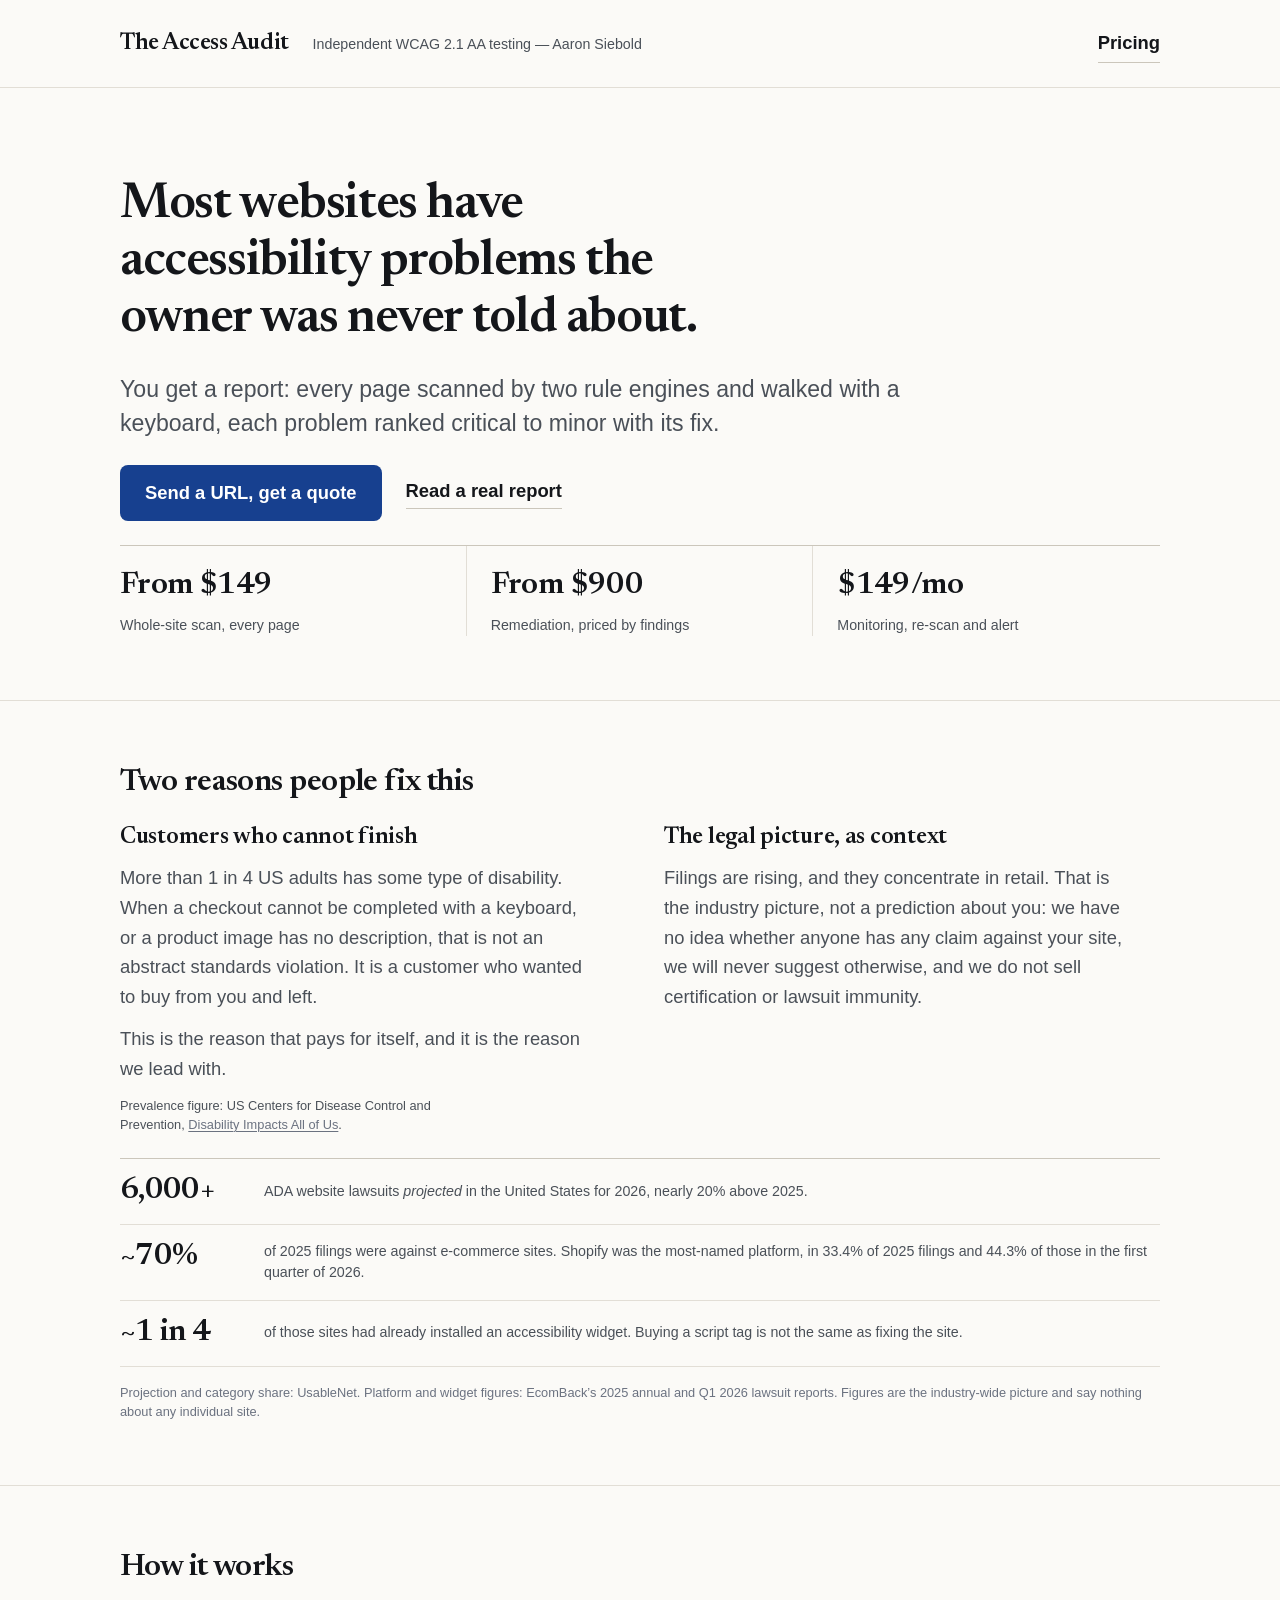
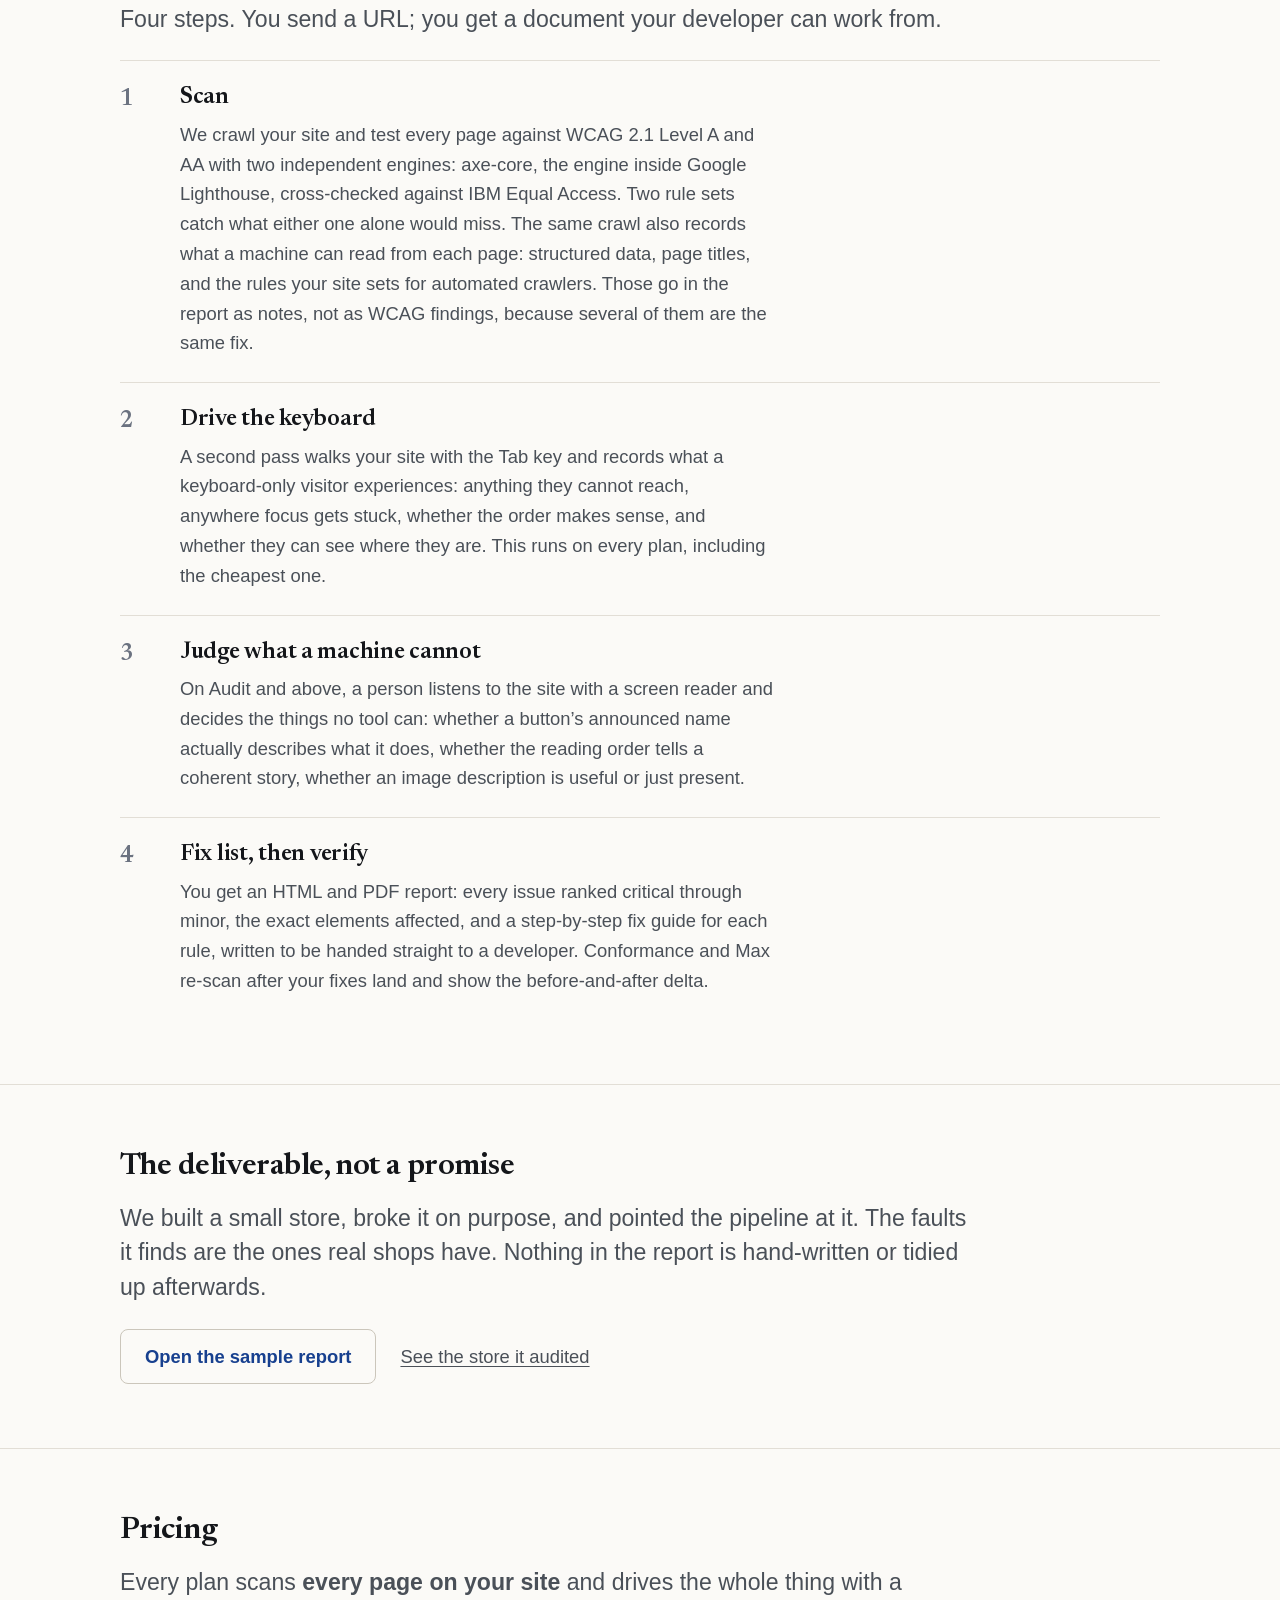
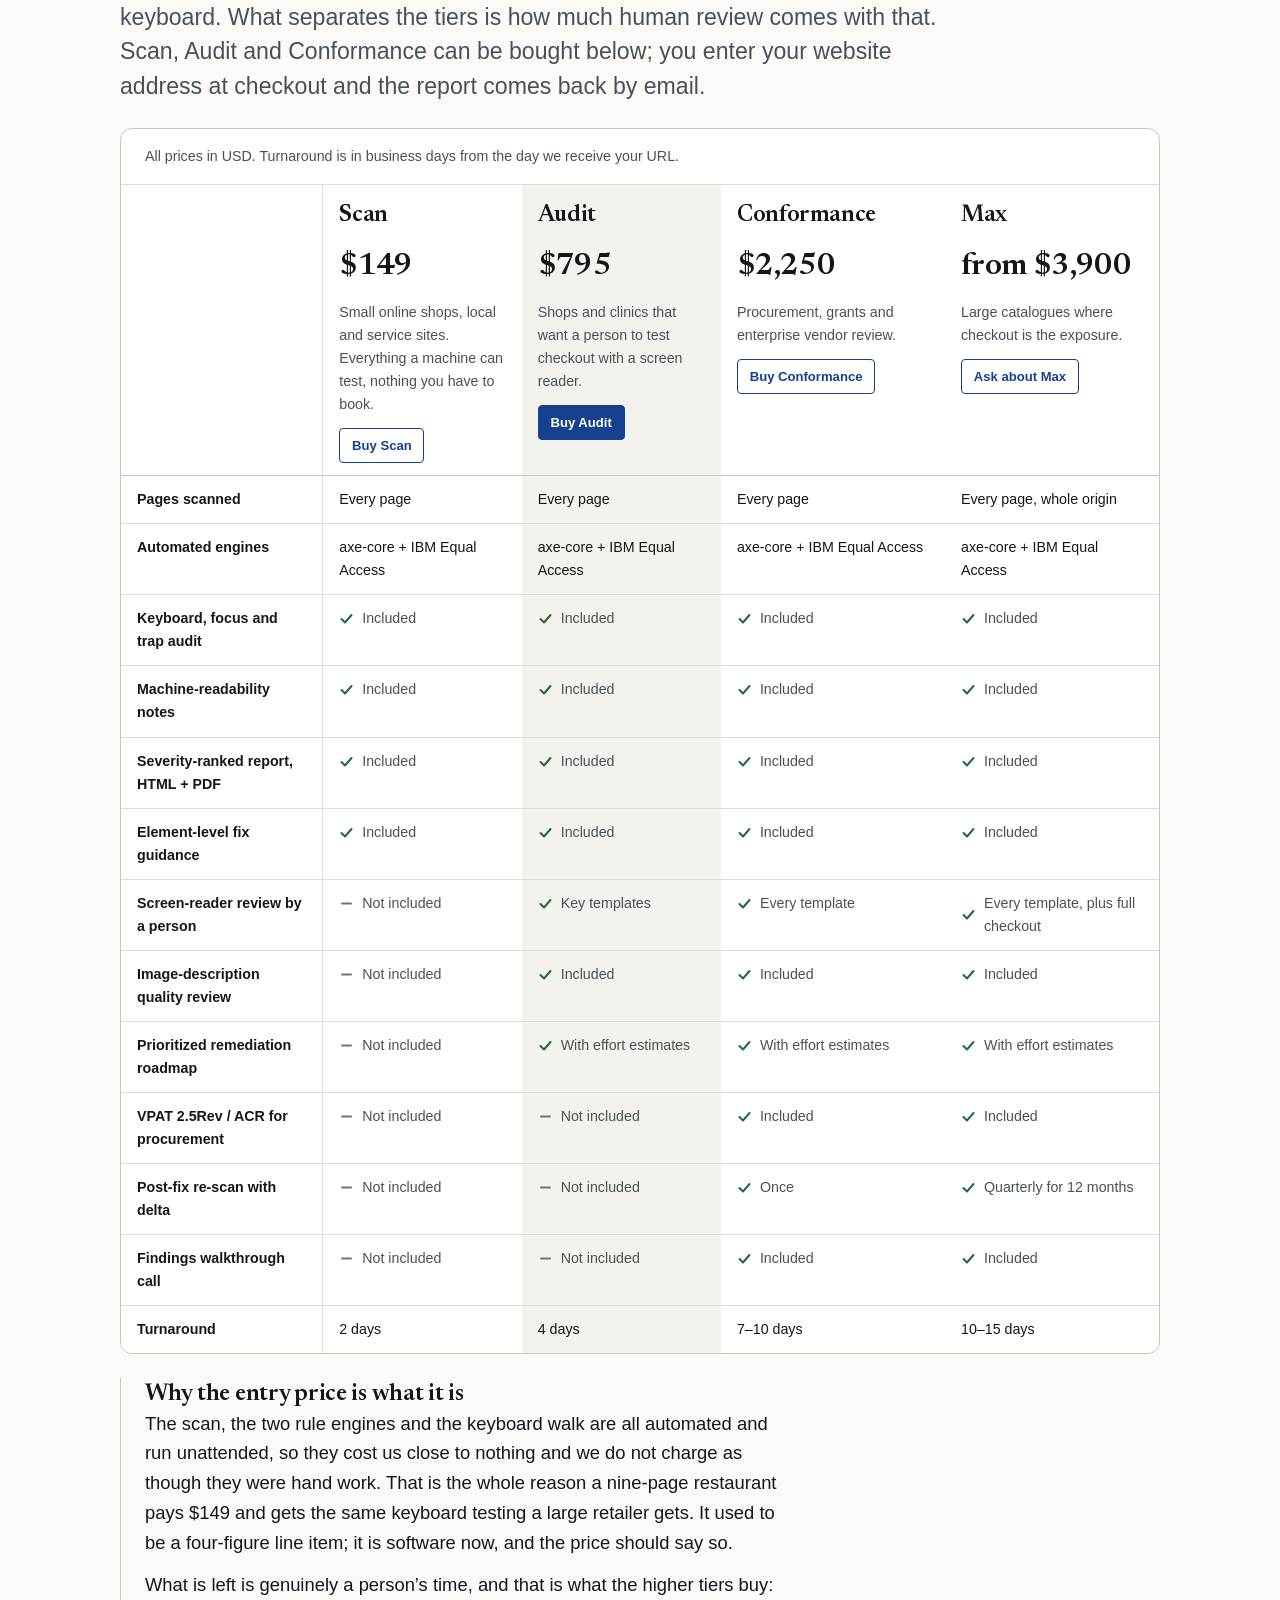
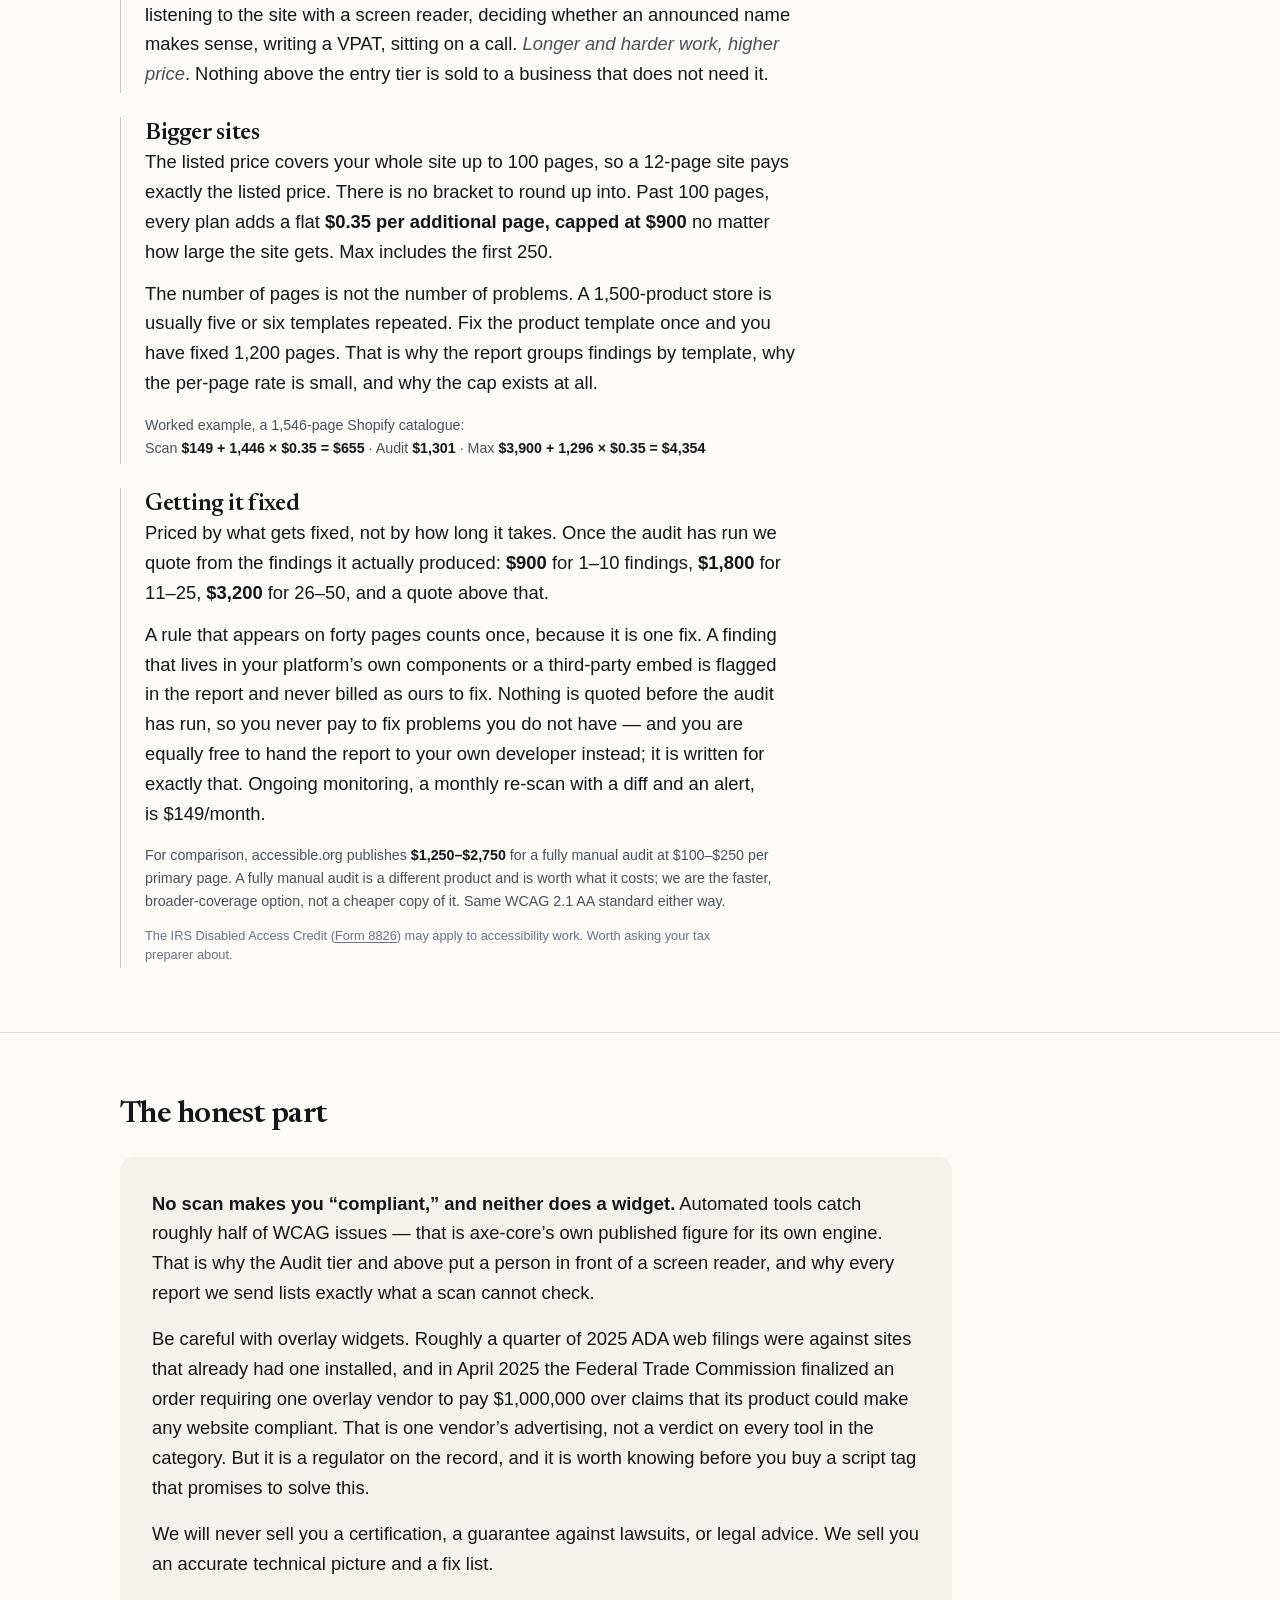
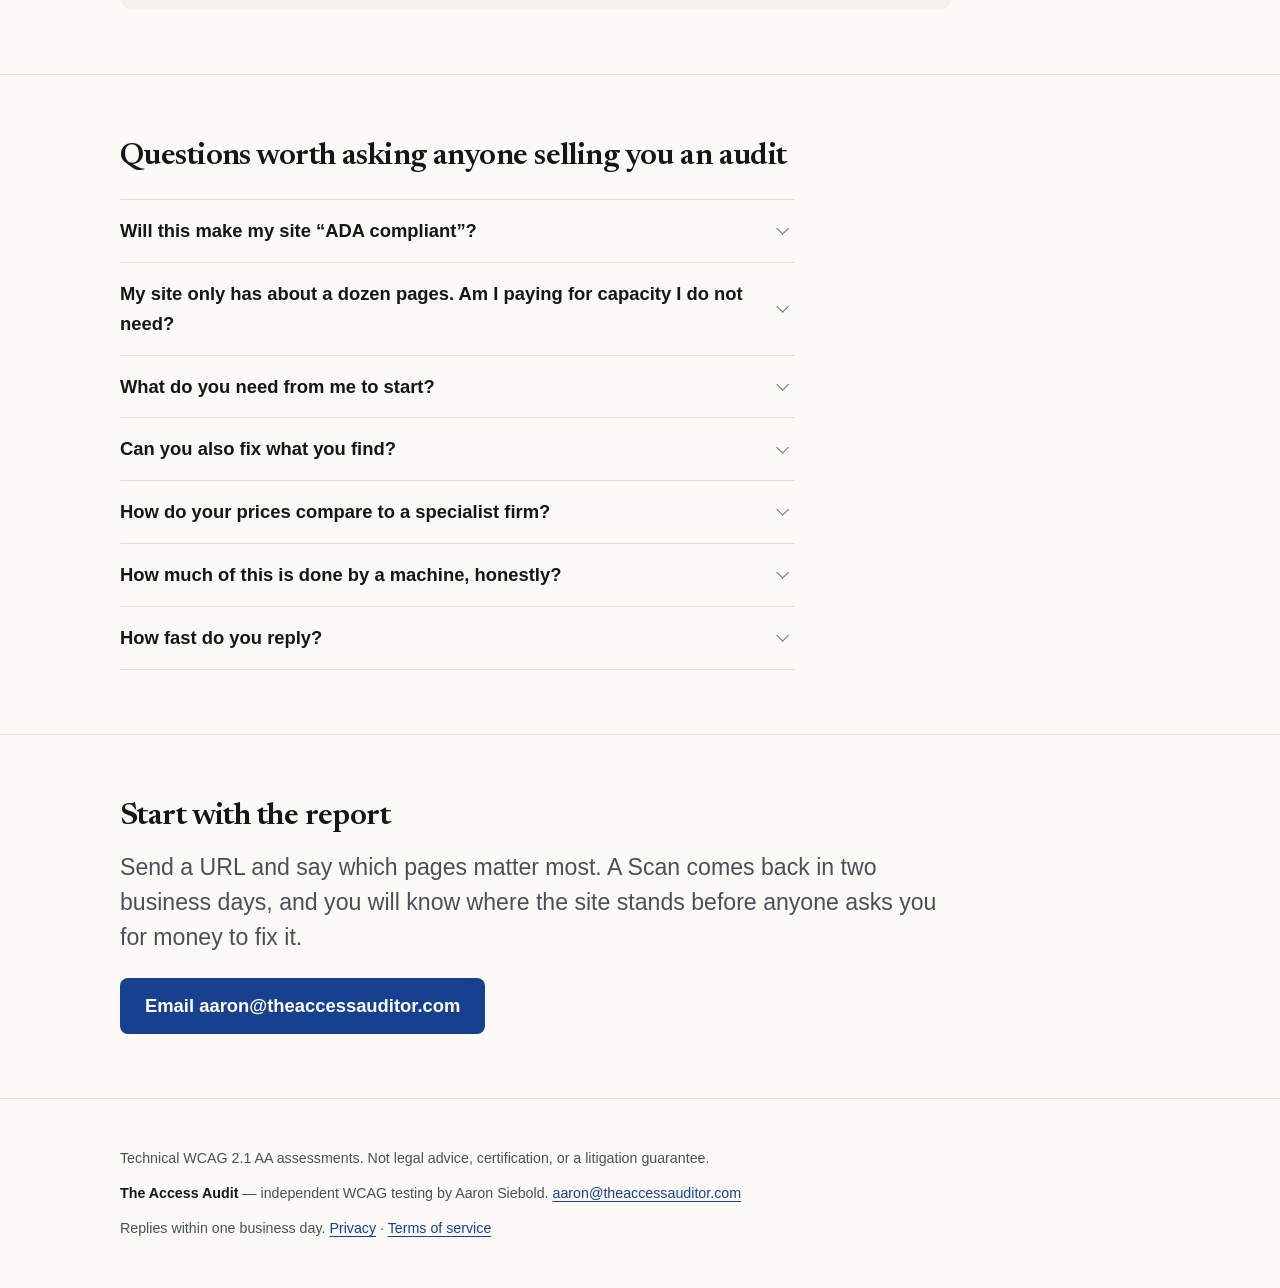
==== index.html @ acffad14 "Skip links on every page, 404 footer, Person/Organization and sample-report structured data (mirrors" ====
<!doctype html>
<html lang="en">
<head>
<meta charset="utf-8">
<meta name="viewport" content="width=device-width, initial-scale=1">
<meta http-equiv="Content-Security-Policy" content="default-src 'none'; style-src 'unsafe-inline'; img-src 'self' data:; font-src 'self'; base-uri 'none'; form-action 'none'">
<title>The Access Audit — WCAG 2.1 AA website accessibility audits</title>
<meta name="description" content="WCAG 2.1 AA accessibility audits for small businesses and e-commerce. Every page scanned and keyboard-tested, severity-ranked, with fix guidance your developer can act on today. From $149.">
<link rel="canonical" href="https://theaccessaudit.github.io/">
<meta property="og:type" content="website">
<meta property="og:site_name" content="The Access Audit">
<meta property="og:title" content="The Access Audit — WCAG 2.1 AA website accessibility audits">
<meta property="og:description" content="Every page tested against WCAG 2.1 AA, keyboard walk included, severity-ranked with element-level fix guidance. Scans from $149, no page caps.">
<meta property="og:url" content="https://theaccessaudit.github.io/">
<meta property="og:image" content="https://theaccessaudit.github.io/og.png">
<meta property="og:image:width" content="2400">
<meta property="og:image:height" content="1260">
<meta name="twitter:card" content="summary_large_image">
<!-- Why this file is built the way it is: docs/SITE_NOTES.md (not shipped). -->
<style>
/* Newsreader — SIL Open Font License 1.1. Latin subset, optical size pinned.
   See fonts/LICENSE-Newsreader.txt. Display face only; body stays on the
   system stack so text renders instantly and never shifts. */
@font-face {
  font-family: "Newsreader";
  src: url("fonts/newsreader.woff2") format("woff2");
  font-weight: 400 600;
  font-style: normal;
  font-display: swap;
}

:root {
  color-scheme: light;
  /* Ink on warm paper — the deliverable is a document, so the site reads like one. */
  --paper:      #fbfaf7;
  --surface:    #ffffff;
  --sunk:       #f4f2ed;
  --ink:        #14161a;
  --ink-2:      #4a5058;
  --ink-3:      #6b7280;
  --rule:       #e2ded6;
  --rule-firm:  #cbc6bb;
  --accent:     #17408f;
  --accent-hi:  #0f2f6d;
  --on-accent:  #ffffff;
  --flag:       #8a3312;
  --ok:         #1f6b3a;

  --measure: 66ch;
  --shell: 68rem;

  /* 4px spacing scale */
  --s1:.25rem; --s2:.5rem; --s3:.75rem; --s4:1rem; --s5:1.5rem;
  --s6:2rem; --s7:3rem; --s8:4rem; --s9:6rem;

  --step--1: clamp(.82rem, .79rem + .13vw, .89rem);
  --step-0:  clamp(1.0625rem, 1.03rem + .17vw, 1.15rem);
  --step-1:  clamp(1.25rem, 1.18rem + .33vw, 1.45rem);
  --step-2:  clamp(1.55rem, 1.4rem + .7vw, 2rem);
  --step-3:  clamp(2.1rem, 1.75rem + 1.7vw, 3.35rem);
}
@media (prefers-color-scheme: dark) {
  :root {
    color-scheme: dark;
    --paper:      #0f1114;
    --surface:    #16191e;
    --sunk:       #1b1f25;
    --ink:        #eceef1;
    --ink-2:      #b3bac4;
    --ink-3:      #949cA8;
    --rule:       #272c34;
    --rule-firm:  #3a414b;
    --accent:     #9dbaff;
    --accent-hi:  #c3d3ff;
    --on-accent:  #0b0e13;
    --flag:       #f0a181;
    --ok:         #7fd39c;
  }
}

*, *::before, *::after { box-sizing: border-box; }
* { margin: 0; }

html { -webkit-text-size-adjust: 100%; }
body {
  background: var(--paper);
  color: var(--ink);
  font: var(--step-0)/1.62 -apple-system, BlinkMacSystemFont, "Segoe UI", Roboto, "Helvetica Neue", Arial, sans-serif;
  font-synthesis-weight: none;
  text-rendering: optimizeLegibility;
}

/* Browser surfaces belong to the design too. */
::selection { background: var(--accent); color: var(--on-accent); }
:focus-visible {
  outline: 3px solid var(--accent);
  outline-offset: 3px;
  border-radius: 2px;
}
:target { scroll-margin-top: var(--s6); }
@media (prefers-reduced-motion: no-preference) { html { scroll-behavior: smooth; } }

h1, h2, h3, .display {
  font-family: "Newsreader", ui-serif, Georgia, "Times New Roman", serif;
  font-weight: 600;
  letter-spacing: -.018em;
  line-height: 1.14;
  text-wrap: balance;
}
h1 { font-size: var(--step-3); letter-spacing: -.028em; }
h2 { font-size: var(--step-2); }
h3 { font-size: var(--step-1); letter-spacing: -.012em; }
p  { text-wrap: pretty; }

a { color: var(--accent); text-underline-offset: .18em; text-decoration-thickness: .07em; }
a:hover { color: var(--accent-hi); text-decoration-thickness: .12em; }

.skip {
  position: absolute; left: var(--s4); top: var(--s4); z-index: 20;
  transform: translateY(-250%);
  background: var(--surface); color: var(--ink);
  border: 1px solid var(--rule-firm); border-radius: 8px;
  padding: var(--s3) var(--s4); font-weight: 600; text-decoration: none;
}
.skip:focus { transform: none; }

.shell { max-width: var(--shell); margin-inline: auto; padding-inline: var(--s5); }

.masthead {
  border-bottom: 1px solid var(--rule);
  padding-block: var(--s5);
}
.masthead .shell { display: flex; flex-wrap: wrap; gap: var(--s2) var(--s5); align-items: baseline; }
.wordmark {
  font-family: "Newsreader", ui-serif, Georgia, serif;
  font-size: var(--step-1); font-weight: 600; letter-spacing: -.02em;
  color: var(--ink); text-decoration: none;
}
.masthead p { color: var(--ink-2); font-size: var(--step--1); }
.masthead nav { margin-left: auto; }
.masthead nav a {
  display: inline-block; padding-block: var(--s1);
  color: var(--ink); font-weight: 600; text-decoration: none;
  border-bottom: 1px solid var(--rule-firm);
  transition: border-color .15s ease, color .15s ease;
}
.masthead nav a:hover { color: var(--accent); border-bottom-color: var(--accent); }
@media (prefers-reduced-motion: reduce) { .masthead nav a { transition: none; } }

section { padding-block: var(--s8); border-bottom: 1px solid var(--rule); }
section > .shell > * + * { margin-top: var(--s5); }
h2 + p, h2 + .lede { margin-top: var(--s4); }
.lede { font-size: var(--step-1); color: var(--ink-2); max-width: var(--measure); line-height: 1.5; }
.prose { max-width: var(--measure); }

/* ── Hero ─────────────────────────────────────────────────────────── */
.hero { padding-block: clamp(var(--s7), 7vw, var(--s9)) var(--s8); }
.hero h1 { max-width: 20ch; }
.hero-link { margin-top: var(--s6); display: flex; flex-wrap: wrap; align-items: center; gap: var(--s4) var(--s5); }
/* An editorial link, not a default browser blue one: ink-coloured with a
   hairline rule under it that firms up on hover. */
.hero-link a:not(.btn) {
  color: var(--ink); font-weight: 600; text-decoration: none;
  border-bottom: 1px solid var(--rule-firm); padding-bottom: 2px;
  transition: border-color .15s ease, color .15s ease;
}
.hero-link a:not(.btn):hover { color: var(--accent); border-bottom-color: var(--accent); }
.hero-link .btn { text-decoration: none; }
#sample p:has(.btn) { display: flex; flex-wrap: wrap; align-items: center; gap: var(--s4) var(--s5); }
.quiet { color: var(--ink-2); text-underline-offset: .18em; }
.quiet:hover { color: var(--accent); }
@media (prefers-reduced-motion: reduce) { .hero-link a:not(.btn) { transition: none; } }

/* The masthead-rule-headline-ledger stack, the same composition as the share card. */
.ledger {
  margin: var(--s8) 0 0;
  border-top: 1px solid var(--rule-firm);
  display: grid;
  grid-template-columns: repeat(3, 1fr);
}
.ledger > div { padding: var(--s5) var(--s5) 0 0; border-right: 1px solid var(--rule); }
.ledger > div + div { padding-left: var(--s5); }
.ledger > div:last-child { border-right: 0; padding-right: 0; }
.ledger dt {
  font-family: "Newsreader", ui-serif, Georgia, serif;
  font-size: var(--step-2); font-weight: 600; letter-spacing: -.02em; line-height: 1.05;
  font-variant-numeric: tabular-nums lining-nums;
}
.ledger dd { margin: var(--s3) 0 0; color: var(--ink-2); font-size: var(--step--1); line-height: 1.5; }

.btn {
  display: inline-flex; align-items: center; justify-content: center;
  min-height: 2.875rem; padding: var(--s3) var(--s5);
  border-radius: 8px; border: 1px solid transparent;
  background: var(--accent); color: var(--on-accent);
  font-weight: 600; font-size: var(--step-0); text-decoration: none;
  transition: background-color .15s ease, border-color .15s ease;
}
.btn:hover { background: var(--accent-hi); color: var(--on-accent); }
.btn.ghost {
  background: transparent; color: var(--accent);
  border-color: var(--rule-firm);
}
.btn.ghost:hover { background: var(--sunk); border-color: var(--accent); color: var(--accent-hi); }
@media (prefers-reduced-motion: reduce) { .btn { transition: none; } }

/* Evidence, set as a footnoted figure rather than three soft boxes. */
.evidence { margin-top: var(--s7); border-top: 1px solid var(--rule-firm); }
.evidence dl { margin: 0; }
.evidence div {
  display: grid; gap: var(--s1) var(--s5);
  grid-template-columns: minmax(7.5rem, auto) 1fr;
  padding-block: var(--s4);
  border-bottom: 1px solid var(--rule);
}
.evidence dt {
  font-family: "Newsreader", ui-serif, Georgia, serif;
  font-size: var(--step-2); font-weight: 600;
  font-variant-numeric: tabular-nums lining-nums;
  letter-spacing: -.02em; line-height: 1.05;
}
.evidence dd { margin: 0; color: var(--ink-2); align-self: center; font-size: var(--step--1); line-height: 1.5; }

/* ── Process ──────────────────────────────────────────────────────── */
.process { counter-reset: step; list-style: none; padding: 0; margin-top: var(--s6); }
.process li {
  counter-increment: step;
  display: grid; gap: var(--s1) var(--s5);
  grid-template-columns: 2.25rem 1fr;
  padding-block: var(--s5);
  border-top: 1px solid var(--rule);
}
.process li::before {
  content: counter(step);
  font-family: "Newsreader", ui-serif, Georgia, serif;
  font-size: var(--step-1); font-weight: 600;
  font-variant-numeric: lining-nums tabular-nums;
  color: var(--ink-3); line-height: 1.3;
}
.process h3 { margin-bottom: var(--s2); }
.process p { color: var(--ink-2); max-width: 58ch; }

/* ── Pricing table ────────────────────────────────────────────────── */
.table-wrap {
  margin-top: var(--s3);
  overflow-x: auto;
  border: 1px solid var(--rule-firm);
  border-radius: 12px;
  background: var(--surface);
}
.table-wrap:focus-visible { outline-offset: 0; }
table { border-collapse: separate; border-spacing: 0; width: 100%; min-width: 46rem; }
caption { text-align: left; padding: var(--s4) var(--s5); color: var(--ink-2); font-size: var(--step--1); border-bottom: 1px solid var(--rule); }
.scroll-hint { display: none; color: var(--ink-2); font-size: var(--step--1); margin-top: var(--s5); }
th, td { text-align: left; padding: var(--s3) var(--s4); border-bottom: 1px solid var(--rule); vertical-align: top; font-size: var(--step--1); }
thead th { vertical-align: top; border-bottom: 1px solid var(--rule-firm); }
tbody tr:last-child th, tbody tr:last-child td { border-bottom: 0; }
/* The row header stays put while the plan columns scroll, so a narrow screen
   never shows a column of ticks with nothing to attach them to. */
th[scope="row"] {
  font-weight: 600; color: var(--ink);
  position: sticky; left: 0; z-index: 1;
  background: var(--surface);
  border-right: 1px solid var(--rule);
}
thead td:first-child { position: sticky; left: 0; z-index: 1; background: var(--surface); border-right: 1px solid var(--rule); border-bottom: 1px solid var(--rule-firm); }
.tier-name { font-family: "Newsreader", ui-serif, Georgia, serif; font-size: var(--step-1); font-weight: 600; display: block; letter-spacing: -.015em; }
.tier-price {
  display: block; margin-top: var(--s2);
  font-size: var(--step-2); font-weight: 600;
  font-family: "Newsreader", ui-serif, Georgia, serif;
  font-variant-numeric: tabular-nums lining-nums;
  letter-spacing: -.02em;
}
.tier-for { display: block; margin-top: var(--s2); color: var(--ink-2); font-weight: 400; font-size: var(--step--1); white-space: normal; max-width: 15rem; }
.tier-buy { display: inline-block; margin-top: var(--s3); padding: 0.45em 0.9em; border: 1px solid var(--accent); border-radius: 4px; color: var(--accent); font-weight: 600; font-size: 0.92em; text-decoration: none; white-space: nowrap; }
.tier-buy:hover, .tier-buy:focus-visible { background: var(--accent); color: var(--paper, #fff); }
.pick .tier-buy { background: var(--accent); color: var(--paper, #fff); }
.pick .tier-buy:hover, .pick .tier-buy:focus-visible { background: var(--ink); border-color: var(--ink); }
.pick { background: var(--sunk); }
.yes, .no { display: inline-flex; align-items: center; gap: var(--s2); }
.yes svg, .no svg { flex: none; }
.yes { color: var(--ok); }
.no  { color: var(--ink-3); }
.yes span, .no span { color: var(--ink-2); }

.scale {
  margin-top: var(--s6);
  border-left: 1px solid var(--rule-firm);
  padding: var(--s1) 0 var(--s1) var(--s5);
  max-width: var(--measure);
}
.scale p + p { margin-top: var(--s3); }
.scale .worked {
  margin-top: var(--s4);
  font-variant-numeric: tabular-nums lining-nums;
  color: var(--ink-2); font-size: var(--step--1);
}
.scale .worked b { color: var(--ink); font-weight: 600; }

/* ── Reasons ──────────────────────────────────────────────────────── */
.reasons { display: grid; gap: var(--s6); margin-top: var(--s6); }
@media (min-width: 50rem) { .reasons { grid-template-columns: 1fr 1fr; gap: var(--s7); } }
.reasons section { padding: 0; border: 0; }
.reasons h3 { margin-bottom: var(--s3); }
.reasons p { color: var(--ink-2); max-width: 46ch; }
.reasons p + p { margin-top: var(--s3); }
.cite { color: var(--ink-3); font-size: .8rem; line-height: 1.5; margin-top: var(--s4); }
.cite a { color: var(--ink-3); }
.effort { color: var(--ink-2); font-style: italic; }

.honest {
  background: var(--sunk);
  border-radius: 14px;
  padding: var(--s6);
  max-width: 52rem;
}
.honest p + p { margin-top: var(--s4); }

/* ── FAQ ──────────────────────────────────────────────────────────── */
.faq { margin-top: var(--s6); max-width: var(--measure); }
.faq details { border-top: 1px solid var(--rule); }
.faq details:last-of-type { border-bottom: 1px solid var(--rule); }
.faq summary {
  cursor: pointer; list-style: none;
  padding-block: var(--s4); padding-right: var(--s6);
  font-weight: 600; position: relative;
}
.faq summary::-webkit-details-marker { display: none; }
.faq summary::after {
  content: ""; position: absolute; right: var(--s2); top: 50%;
  width: .58rem; height: .58rem; margin-top: -.42rem;
  border-right: 1.5px solid var(--ink-3); border-bottom: 1.5px solid var(--ink-3);
  transform: rotate(45deg); transition: transform .18s ease;
}
.faq details[open] summary::after { transform: rotate(-135deg); margin-top: -.16rem; }
@media (prefers-reduced-motion: reduce) { .faq summary::after { transition: none; } }
.faq summary:hover { color: var(--accent); }
.faq p { color: var(--ink-2); padding-bottom: var(--s5); }

.site-foot { padding-block: var(--s7); color: var(--ink-2); font-size: var(--step--1); }
.site-foot p + p { margin-top: var(--s3); }
.site-foot strong { color: var(--ink); }

@media (max-width: 46rem) {
  .masthead p { order: 3; flex-basis: 100%; }
  .evidence div { grid-template-columns: 1fr; gap: var(--s1); }
  .ledger { grid-template-columns: 1fr; }
  .ledger > div, .ledger > div + div {
    padding: var(--s4) 0; border-right: 0; border-bottom: 1px solid var(--rule);
  }
  .ledger > div:last-child { border-bottom: 0; }
  /* Below this width the plan columns no longer fit, so say so. */
  .scroll-hint { display: block; }
}
</style>
<script type="application/ld+json">
{
 "@context": "https://schema.org",
 "@graph": [
  {
   "@type": ["Organization", "ProfessionalService"],
   "@id": "https://theaccessaudit.github.io/#organization",
   "name": "The Access Audit",
   "url": "https://theaccessaudit.github.io/",
   "email": "aaron@theaccessauditor.com",
   "logo": "https://theaccessaudit.github.io/og.png",
   "image": "https://theaccessaudit.github.io/og.png",
   "description": "Independent WCAG 2.1 AA website accessibility audits for small businesses and e-commerce. Every page is scanned by two rule engines and walked with a keyboard; reports are severity-ranked with element-level fix guidance. Not legal advice, certification, or a litigation guarantee.",
   "priceRange": "$149-$3900",
   "knowsAbout": [
    "WCAG 2.1 AA",
    "Web Content Accessibility Guidelines",
    "ADA Title III website accessibility",
    "Section 508",
    "European Accessibility Act",
    "VPAT 2.5Rev",
    "Accessibility Conformance Report",
    "axe-core",
    "IBM Equal Access",
    "keyboard navigation testing",
    "focus order",
    "screen reader testing",
    "accessibility remediation"
   ],
   "areaServed": {
    "@type": "Country",
    "name": "United States"
   },
   "availableLanguage": "en",
   "founder": {
    "@id": "https://theaccessaudit.github.io/#founder"
   },
   "contactPoint": {
    "@type": "ContactPoint",
    "contactType": "sales",
    "email": "aaron@theaccessauditor.com",
    "availableLanguage": "en"
   }
  },
  {
   "@type": "Person",
   "@id": "https://theaccessaudit.github.io/#founder",
   "name": "Aaron Siebold",
   "email": "aaron@theaccessauditor.com",
   "worksFor": {
    "@id": "https://theaccessaudit.github.io/#organization"
   }
  },
  {
   "@type": "WebSite",
   "@id": "https://theaccessaudit.github.io/#website",
   "url": "https://theaccessaudit.github.io/",
   "name": "The Access Audit",
   "description": "WCAG 2.1 AA accessibility audits for small businesses and e-commerce.",
   "publisher": {
    "@id": "https://theaccessaudit.github.io/#organization"
   },
   "inLanguage": "en"
  },
  {
   "@type": "WebPage",
   "@id": "https://theaccessaudit.github.io/#webpage",
   "url": "https://theaccessaudit.github.io/",
   "name": "The Access Audit — WCAG 2.1 AA website accessibility audits",
   "dateModified": "2026-10-20",
   "isPartOf": {
    "@id": "https://theaccessaudit.github.io/#website"
   },
   "about": {
    "@id": "https://theaccessaudit.github.io/#organization"
   },
   "author": {
    "@id": "https://theaccessaudit.github.io/#founder"
   },
   "primaryImageOfPage": "https://theaccessaudit.github.io/og.png"
  },
  {
   "@type": "Service",
   "@id": "https://theaccessaudit.github.io/#service",
   "name": "WCAG 2.1 AA website accessibility audit",
   "serviceType": "Website accessibility audit",
   "provider": {
    "@id": "https://theaccessaudit.github.io/#organization"
   },
   "areaServed": {
    "@type": "Country",
    "name": "United States"
   },
   "description": "Every page is tested against WCAG 2.1 Level A and AA by two independent rule engines and walked with a real keyboard, then delivered as a severity-ranked HTML and PDF fix list. The tier chosen determines how much human screen-reader review accompanies that, never how much of the site is covered. The listed price covers sites up to 100 pages; larger sites add $0.35 per additional page, capped at $900.",
   "hasOfferCatalog": {
    "@type": "OfferCatalog",
    "name": "Accessibility audit tiers",
    "itemListElement": [
     {
      "@type": "Offer",
      "name": "Scan",
      "price": "149",
      "priceCurrency": "USD",
      "description": "Every page on your site tested against WCAG 2.1 Level A and AA by two independent engines (axe-core cross-checked against IBM Equal Access), plus a full keyboard and focus audit covering reachability, focus order, keyboard traps and focus visibility. Severity-ranked HTML and PDF report with element-level fix guidance. 2 business days.",
      "availability": "https://schema.org/InStock",
      "url": "https://theaccessaudit.github.io/#pricing",
      "itemOffered": {
       "@type": "Service",
       "name": "Scan",
       "serviceType": "Website accessibility audit"
      }
     },
     {
      "@type": "Offer",
      "name": "Audit",
      "price": "795",
      "priceCurrency": "USD",
      "description": "Everything in Scan, plus screen-reader review of key templates by a person, image-description quality review, and a prioritized remediation roadmap with effort estimates. 4 business days.",
      "availability": "https://schema.org/InStock",
      "url": "https://theaccessaudit.github.io/#pricing",
      "itemOffered": {
       "@type": "Service",
       "name": "Audit",
       "serviceType": "Website accessibility audit"
      }
     },
     {
      "@type": "Offer",
      "name": "Conformance",
      "price": "2250",
      "priceCurrency": "USD",
      "description": "Everything in Audit, with screen-reader review of every template, plus VPAT 2.5Rev / ACR preparation for procurement, one post-remediation re-scan with a before-and-after delta, and a findings walkthrough call. 7-10 business days.",
      "availability": "https://schema.org/InStock",
      "url": "https://theaccessaudit.github.io/#pricing",
      "itemOffered": {
       "@type": "Service",
       "name": "Conformance",
       "serviceType": "Website accessibility audit"
      }
     },
     {
      "@type": "Offer",
      "name": "Max",
      "price": "3900",
      "priceCurrency": "USD",
      "description": "For large catalogues. Everything in Conformance across the whole origin, plus screen-reader review of the full cart and checkout flow and quarterly re-scans for 12 months. Includes the first 250 pages; additional pages are $0.35 each, capped at $900. 10-15 business days.",
      "availability": "https://schema.org/InStock",
      "url": "https://theaccessaudit.github.io/#pricing",
      "itemOffered": {
       "@type": "Service",
       "name": "Max",
       "serviceType": "Website accessibility audit"
      },
      "priceSpecification": {
       "@type": "PriceSpecification",
       "priceCurrency": "USD",
       "minPrice": "3900"
      }
     }
    ]
   }
  },
  {
   "@type": "FAQPage",
   "@id": "https://theaccessaudit.github.io/#faq",
   "isPartOf": {
    "@id": "https://theaccessaudit.github.io/#webpage"
   },
   "mainEntity": [
    {
     "@type": "Question",
     "name": "Will this make my site “ADA compliant”?",
     "acceptedAnswer": {
      "@type": "Answer",
      "text": "No one can honestly promise that — there is no official ADA certification for websites, and no audit or widget prevents someone from filing a claim. What we deliver is a technical assessment against WCAG 2.1 AA, the standard courts and regulators reference, plus the exact fix list. Whether that meets your legal obligations is a question for your attorney."
     }
    },
    {
     "@type": "Question",
     "name": "My site only has about a dozen pages. Am I paying for capacity I do not need?",
     "acceptedAnswer": {
      "@type": "Answer",
      "text": "No. Every plan covers your whole site up to 100 pages at the listed price, so a 9-page restaurant site and a 40-page clinic site pay the same $149 for a Scan and get every page tested, keyboard walk included. There is no tier you have to round up into, and no plan that leaves part of your site unscanned. If you run a small local business, the $149 Scan is very often the right and only thing to buy, and we will tell you so."
     }
    },
    {
     "@type": "Question",
     "name": "What do you need from me to start?",
     "acceptedAnswer": {
      "@type": "Answer",
      "text": "Just your website address, and which pages matter most to you (checkout, booking, contact). No logins, no code access, no install. Audits of pages behind a login are possible with a test account you create for the engagement."
     }
    },
    {
     "@type": "Question",
     "name": "Can you also fix what you find?",
     "acceptedAnswer": {
      "@type": "Answer",
      "text": "Yes. Remediation is priced from the findings your audit actually produced, not by the hour: $900 for 1 to 10 findings, $1,800 for 11 to 25, $3,200 for 26 to 50, and a quote above that. A rule that appears on forty pages counts once, because it is one fix. Nothing is quoted until the audit has run, so you never pay to fix problems you do not have. You are equally free to hand the report to your own developer; it is written for exactly that."
     }
    },
    {
     "@type": "Question",
     "name": "How do your prices compare to a specialist firm?",
     "acceptedAnswer": {
      "@type": "Answer",
      "text": "accessible.org publishes $1,250 to $2,750 for a fully manual audit. Our Scan and Audit tiers sit below that and Conformance sits inside it. The difference is where the hours go: the scan, both rule engines and the keyboard walk are automated end to end and the reports generate themselves, so you pay for the judgment — the screen-reader review, the prioritization, the fix guidance — not for hours of tooling work. A fully manual audit is a different product and is worth what it costs; we are the faster, broader-coverage option, not a cheaper copy of it. Same WCAG 2.1 AA standard either way."
     }
    },
    {
     "@type": "Question",
     "name": "How much of this is done by a machine, honestly?",
     "acceptedAnswer": {
      "@type": "Answer",
      "text": "All of the scanning and all of the keyboard testing. Two rule engines check every page, and a second pass drives the site with the Tab key to find what a keyboard-only visitor cannot reach, where focus gets stuck, whether the order matches the way the page reads, and whether the focus indicator is visible enough to see. That is deterministic work and we do not pretend otherwise. What a machine cannot do is decide whether a button’s announced name actually describes what it does, whether an image description is useful or merely present, or how a screen-reader user experiences your checkout. That is a person, it is the reason the higher tiers cost more, and it is the honest boundary between the two."
     }
    },
    {
     "@type": "Question",
     "name": "How fast do you reply?",
     "acceptedAnswer": {
      "@type": "Answer",
      "text": "Within one business day, usually much faster. A Scan is delivered in 2 business days."
     }
    }
   ]
  }
 ]
}
</script>
</head>
<body>

<header class="masthead">
  <a class="skip" href="#main">Skip to content</a>
  <div class="shell">
    <a class="wordmark" href="#main">The Access Audit</a>
    <p>Independent WCAG 2.1 AA testing — Aaron Siebold</p>
    <nav aria-label="Site"><a href="#pricing">Pricing</a></nav>
  </div>
</header>

<main id="main">

<section class="hero">
  <div class="shell">
    <h1>Most websites have accessibility problems the owner was never told about.</h1>
    <p class="lede">You get a report: every page scanned by two rule engines and walked with a
    keyboard, each problem ranked critical to minor with its fix.</p>
    <p class="hero-link"><a class="btn" href="mailto:aaron@theaccessauditor.com?subject=Accessibility%20audit%20enquiry">Send a URL, get a quote</a>
    <a href="sample-report.html">Read a real report</a></p>

    <dl class="ledger">
      <div>
        <dt>From $149</dt>
        <dd>Whole-site scan, every page</dd>
      </div>
      <div>
        <dt>From $900</dt>
        <dd>Remediation, priced by findings</dd>
      </div>
      <div>
        <dt>$149/mo</dt>
        <dd>Monitoring, re-scan and alert</dd>
      </div>
    </dl>
  </div>
</section>

<section id="why">
  <div class="shell">
    <h2>Two reasons people fix this</h2>
    <div class="reasons">
      <section>
        <h3>Customers who cannot finish</h3>
        <p>More than 1 in 4 US adults has some type of disability. When a checkout cannot be
        completed with a keyboard, or a product image has no description, that is not an abstract
        standards violation. It is a customer who wanted to buy from you and left.</p>
        <p>This is the reason that pays for itself, and it is the reason we lead with.</p>
        <p class="cite">Prevalence figure: US Centers for Disease Control and Prevention,
        <a href="https://www.cdc.gov/disability-and-health/articles-documents/disability-impacts-all-of-us-infographic.html">Disability Impacts All of Us</a>.</p>
      </section>
      <section>
        <h3>The legal picture, as context</h3>
        <p>Filings are rising, and they concentrate in retail. That is the industry picture, not
        a prediction about you: we have no idea whether anyone has any claim against your site, we
        will never suggest otherwise, and we do not sell certification or lawsuit immunity.</p>
      </section>
    </div>

    <div class="evidence">
      <dl>
        <div>
          <dt>6,000+</dt>
          <dd>ADA website lawsuits <em>projected</em> in the United States for 2026, nearly 20%
          above 2025.</dd>
        </div>
        <div>
          <dt>~70%</dt>
          <dd>of 2025 filings were against e-commerce sites. Shopify was the most-named platform,
          in 33.4% of 2025 filings and 44.3% of those in the first quarter of 2026.</dd>
        </div>
        <div>
          <dt>~1 in 4</dt>
          <dd>of those sites had already installed an accessibility widget. Buying a script tag is
          not the same as fixing the site.</dd>
        </div>
      </dl>
      <p class="cite">Projection and category share: UsableNet. Platform and widget figures:
      EcomBack&rsquo;s 2025 annual and Q1 2026 lawsuit reports. Figures are the industry-wide
      picture and say nothing about any individual site.</p>
    </div>
  </div>
</section>

<section id="how">
  <div class="shell">
    <h2>How it works</h2>
    <p class="lede">Four steps. You send a URL; you get a document your developer can work from.</p>
    <ol class="process">
      <li>
        <div>
          <h3>Scan</h3>
          <p>We crawl your site and test every page against WCAG 2.1 Level A and AA with two
          independent engines: axe-core, the engine inside Google Lighthouse, cross-checked
          against IBM Equal Access. Two rule sets catch what either one alone would miss. The same crawl
          also records what a machine can read from each page: structured data, page titles, and
          the rules your site sets for automated crawlers. Those go in the report as notes, not as
          WCAG findings, because several of them are the same fix.</p>
        </div>
      </li>
      <li>
        <div>
          <h3>Drive the keyboard</h3>
          <p>A second pass walks your site with the Tab key and records what a keyboard-only
          visitor experiences: anything they cannot reach, anywhere focus gets stuck, whether the
          order makes sense, and whether they can see where they are. This runs on every plan,
          including the cheapest one.</p>
        </div>
      </li>
      <li>
        <div>
          <h3>Judge what a machine cannot</h3>
          <p>On Audit and above, a person listens to the site with a screen reader and decides the
          things no tool can: whether a button&rsquo;s announced name actually describes what it
          does, whether the reading order tells a coherent story, whether an image description is
          useful or just present.</p>
        </div>
      </li>
      <li>
        <div>
          <h3>Fix list, then verify</h3>
          <p>You get an HTML and PDF report: every issue ranked critical through minor, the exact
          elements affected, and a step-by-step fix guide for each rule, written to be handed
          straight to a developer. Conformance and Max re-scan after your fixes land and show the
          before-and-after delta.</p>
        </div>
      </li>
    </ol>
  </div>
</section>

<section id="sample">
  <div class="shell">
    <h2>The deliverable, not a promise</h2>
    <p class="lede">We built a small store, broke it on purpose, and pointed the pipeline at it.
    The faults it finds are the ones real shops have. Nothing in the report is hand-written or
    tidied up afterwards.</p>
    <p><a class="btn ghost" href="sample-report.html">Open the sample report</a>
    <a class="quiet" href="demo-store/">See the store it audited</a></p>
  </div>
</section>

<section id="pricing">
  <div class="shell">
    <h2 id="pricing-h">Pricing</h2>
    <p class="lede">Every plan scans <strong>every page on your site</strong> and drives the whole
    thing with a keyboard. What separates the tiers is how much human review comes with that.
    Scan, Audit and Conformance can be bought below; you enter your website address at checkout and the report comes back by email.</p>

    <p class="scroll-hint">The plan columns scroll sideways on a narrow screen; the row
    labels stay put.</p>
    <div class="table-wrap" tabindex="0" role="region" aria-labelledby="pricing-h">
      <table>
        <caption>All prices in USD. Turnaround is in business days from the day we receive your URL.</caption>
        <thead>
          <tr>
            <td></td>
            <th scope="col">
              <span class="tier-name">Scan</span>
              <span class="tier-price">$149</span>
              <span class="tier-for">Small online shops, local and service sites. Everything a machine can test, nothing you have to book.</span>
                          <a class="tier-buy" href="https://buy.stripe.com/9B600k61laJ09vfcuk5Vu00">Buy Scan</a>
            </th>
            <th scope="col" class="pick">
              <span class="tier-name">Audit</span>
              <span class="tier-price">$795</span>
              <span class="tier-for">Shops and clinics that want a person to test checkout with a screen reader.</span>
                          <a class="tier-buy" href="https://buy.stripe.com/5kQ00k0H16sK4aVgKA5Vu01">Buy Audit</a>
            </th>
            <th scope="col">
              <span class="tier-name">Conformance</span>
              <span class="tier-price">$2,250</span>
              <span class="tier-for">Procurement, grants and enterprise vendor review.</span>
                          <a class="tier-buy" href="https://buy.stripe.com/cNi3cwfBV4kCazjgKA5Vu02">Buy Conformance</a>
            </th>
            <th scope="col">
              <span class="tier-name">Max</span>
              <span class="tier-price">from $3,900</span>
              <span class="tier-for">Large catalogues where checkout is the exposure.</span>
                          <a class="tier-buy" href="mailto:aaron@theaccessauditor.com?subject=Max%20audit%20quote">Ask about Max</a>
            </th>
          </tr>
        </thead>
        <tbody>
          <tr>
            <th scope="row">Pages scanned</th>
            <td>Every page</td>
            <td class="pick">Every page</td>
            <td>Every page</td>
            <td>Every page, whole origin</td>
          </tr>
          <tr>
            <th scope="row">Automated engines</th>
            <td>axe-core + IBM Equal Access</td>
            <td class="pick">axe-core + IBM Equal Access</td>
            <td>axe-core + IBM Equal Access</td>
            <td>axe-core + IBM Equal Access</td>
          </tr>
          <tr>
            <th scope="row">Keyboard, focus and trap audit</th>
            <td><span class="yes"><svg width="15" height="15" viewBox="0 0 15 15" aria-hidden="true" focusable="false"><path d="M2.5 8 6 11.5 12.5 4" fill="none" stroke="currentColor" stroke-width="2" stroke-linecap="round" stroke-linejoin="round"/></svg><span>Included</span></span></td>
            <td class="pick"><span class="yes"><svg width="15" height="15" viewBox="0 0 15 15" aria-hidden="true" focusable="false"><path d="M2.5 8 6 11.5 12.5 4" fill="none" stroke="currentColor" stroke-width="2" stroke-linecap="round" stroke-linejoin="round"/></svg><span>Included</span></span></td>
            <td><span class="yes"><svg width="15" height="15" viewBox="0 0 15 15" aria-hidden="true" focusable="false"><path d="M2.5 8 6 11.5 12.5 4" fill="none" stroke="currentColor" stroke-width="2" stroke-linecap="round" stroke-linejoin="round"/></svg><span>Included</span></span></td>
            <td><span class="yes"><svg width="15" height="15" viewBox="0 0 15 15" aria-hidden="true" focusable="false"><path d="M2.5 8 6 11.5 12.5 4" fill="none" stroke="currentColor" stroke-width="2" stroke-linecap="round" stroke-linejoin="round"/></svg><span>Included</span></span></td>
          </tr>
          <tr>
            <th scope="row">Machine-readability notes</th>
            <td><span class="yes"><svg width="15" height="15" viewBox="0 0 15 15" aria-hidden="true" focusable="false"><path d="M2.5 8 6 11.5 12.5 4" fill="none" stroke="currentColor" stroke-width="2" stroke-linecap="round" stroke-linejoin="round"/></svg><span>Included</span></span></td>
            <td class="pick"><span class="yes"><svg width="15" height="15" viewBox="0 0 15 15" aria-hidden="true" focusable="false"><path d="M2.5 8 6 11.5 12.5 4" fill="none" stroke="currentColor" stroke-width="2" stroke-linecap="round" stroke-linejoin="round"/></svg><span>Included</span></span></td>
            <td><span class="yes"><svg width="15" height="15" viewBox="0 0 15 15" aria-hidden="true" focusable="false"><path d="M2.5 8 6 11.5 12.5 4" fill="none" stroke="currentColor" stroke-width="2" stroke-linecap="round" stroke-linejoin="round"/></svg><span>Included</span></span></td>
            <td><span class="yes"><svg width="15" height="15" viewBox="0 0 15 15" aria-hidden="true" focusable="false"><path d="M2.5 8 6 11.5 12.5 4" fill="none" stroke="currentColor" stroke-width="2" stroke-linecap="round" stroke-linejoin="round"/></svg><span>Included</span></span></td>
          </tr>
          <tr>
            <th scope="row">Severity-ranked report, HTML + PDF</th>
            <td><span class="yes"><svg width="15" height="15" viewBox="0 0 15 15" aria-hidden="true" focusable="false"><path d="M2.5 8 6 11.5 12.5 4" fill="none" stroke="currentColor" stroke-width="2" stroke-linecap="round" stroke-linejoin="round"/></svg><span>Included</span></span></td>
            <td class="pick"><span class="yes"><svg width="15" height="15" viewBox="0 0 15 15" aria-hidden="true" focusable="false"><path d="M2.5 8 6 11.5 12.5 4" fill="none" stroke="currentColor" stroke-width="2" stroke-linecap="round" stroke-linejoin="round"/></svg><span>Included</span></span></td>
            <td><span class="yes"><svg width="15" height="15" viewBox="0 0 15 15" aria-hidden="true" focusable="false"><path d="M2.5 8 6 11.5 12.5 4" fill="none" stroke="currentColor" stroke-width="2" stroke-linecap="round" stroke-linejoin="round"/></svg><span>Included</span></span></td>
            <td><span class="yes"><svg width="15" height="15" viewBox="0 0 15 15" aria-hidden="true" focusable="false"><path d="M2.5 8 6 11.5 12.5 4" fill="none" stroke="currentColor" stroke-width="2" stroke-linecap="round" stroke-linejoin="round"/></svg><span>Included</span></span></td>
          </tr>
          <tr>
            <th scope="row">Element-level fix guidance</th>
            <td><span class="yes"><svg width="15" height="15" viewBox="0 0 15 15" aria-hidden="true" focusable="false"><path d="M2.5 8 6 11.5 12.5 4" fill="none" stroke="currentColor" stroke-width="2" stroke-linecap="round" stroke-linejoin="round"/></svg><span>Included</span></span></td>
            <td class="pick"><span class="yes"><svg width="15" height="15" viewBox="0 0 15 15" aria-hidden="true" focusable="false"><path d="M2.5 8 6 11.5 12.5 4" fill="none" stroke="currentColor" stroke-width="2" stroke-linecap="round" stroke-linejoin="round"/></svg><span>Included</span></span></td>
            <td><span class="yes"><svg width="15" height="15" viewBox="0 0 15 15" aria-hidden="true" focusable="false"><path d="M2.5 8 6 11.5 12.5 4" fill="none" stroke="currentColor" stroke-width="2" stroke-linecap="round" stroke-linejoin="round"/></svg><span>Included</span></span></td>
            <td><span class="yes"><svg width="15" height="15" viewBox="0 0 15 15" aria-hidden="true" focusable="false"><path d="M2.5 8 6 11.5 12.5 4" fill="none" stroke="currentColor" stroke-width="2" stroke-linecap="round" stroke-linejoin="round"/></svg><span>Included</span></span></td>
          </tr>
          <tr>
            <th scope="row">Screen-reader review by a person</th>
            <td><span class="no"><svg width="15" height="15" viewBox="0 0 15 15" aria-hidden="true" focusable="false"><path d="M3 7.5h9" fill="none" stroke="currentColor" stroke-width="2" stroke-linecap="round"/></svg><span>Not included</span></span></td>
            <td class="pick"><span class="yes"><svg width="15" height="15" viewBox="0 0 15 15" aria-hidden="true" focusable="false"><path d="M2.5 8 6 11.5 12.5 4" fill="none" stroke="currentColor" stroke-width="2" stroke-linecap="round" stroke-linejoin="round"/></svg><span>Key templates</span></span></td>
            <td><span class="yes"><svg width="15" height="15" viewBox="0 0 15 15" aria-hidden="true" focusable="false"><path d="M2.5 8 6 11.5 12.5 4" fill="none" stroke="currentColor" stroke-width="2" stroke-linecap="round" stroke-linejoin="round"/></svg><span>Every template</span></span></td>
            <td><span class="yes"><svg width="15" height="15" viewBox="0 0 15 15" aria-hidden="true" focusable="false"><path d="M2.5 8 6 11.5 12.5 4" fill="none" stroke="currentColor" stroke-width="2" stroke-linecap="round" stroke-linejoin="round"/></svg><span>Every template, plus full checkout</span></span></td>
          </tr>
          <tr>
            <th scope="row">Image-description quality review</th>
            <td><span class="no"><svg width="15" height="15" viewBox="0 0 15 15" aria-hidden="true" focusable="false"><path d="M3 7.5h9" fill="none" stroke="currentColor" stroke-width="2" stroke-linecap="round"/></svg><span>Not included</span></span></td>
            <td class="pick"><span class="yes"><svg width="15" height="15" viewBox="0 0 15 15" aria-hidden="true" focusable="false"><path d="M2.5 8 6 11.5 12.5 4" fill="none" stroke="currentColor" stroke-width="2" stroke-linecap="round" stroke-linejoin="round"/></svg><span>Included</span></span></td>
            <td><span class="yes"><svg width="15" height="15" viewBox="0 0 15 15" aria-hidden="true" focusable="false"><path d="M2.5 8 6 11.5 12.5 4" fill="none" stroke="currentColor" stroke-width="2" stroke-linecap="round" stroke-linejoin="round"/></svg><span>Included</span></span></td>
            <td><span class="yes"><svg width="15" height="15" viewBox="0 0 15 15" aria-hidden="true" focusable="false"><path d="M2.5 8 6 11.5 12.5 4" fill="none" stroke="currentColor" stroke-width="2" stroke-linecap="round" stroke-linejoin="round"/></svg><span>Included</span></span></td>
          </tr>
          <tr>
            <th scope="row">Prioritized remediation roadmap</th>
            <td><span class="no"><svg width="15" height="15" viewBox="0 0 15 15" aria-hidden="true" focusable="false"><path d="M3 7.5h9" fill="none" stroke="currentColor" stroke-width="2" stroke-linecap="round"/></svg><span>Not included</span></span></td>
            <td class="pick"><span class="yes"><svg width="15" height="15" viewBox="0 0 15 15" aria-hidden="true" focusable="false"><path d="M2.5 8 6 11.5 12.5 4" fill="none" stroke="currentColor" stroke-width="2" stroke-linecap="round" stroke-linejoin="round"/></svg><span>With effort estimates</span></span></td>
            <td><span class="yes"><svg width="15" height="15" viewBox="0 0 15 15" aria-hidden="true" focusable="false"><path d="M2.5 8 6 11.5 12.5 4" fill="none" stroke="currentColor" stroke-width="2" stroke-linecap="round" stroke-linejoin="round"/></svg><span>With effort estimates</span></span></td>
            <td><span class="yes"><svg width="15" height="15" viewBox="0 0 15 15" aria-hidden="true" focusable="false"><path d="M2.5 8 6 11.5 12.5 4" fill="none" stroke="currentColor" stroke-width="2" stroke-linecap="round" stroke-linejoin="round"/></svg><span>With effort estimates</span></span></td>
          </tr>
          <tr>
            <th scope="row">VPAT 2.5Rev / ACR for procurement</th>
            <td><span class="no"><svg width="15" height="15" viewBox="0 0 15 15" aria-hidden="true" focusable="false"><path d="M3 7.5h9" fill="none" stroke="currentColor" stroke-width="2" stroke-linecap="round"/></svg><span>Not included</span></span></td>
            <td class="pick"><span class="no"><svg width="15" height="15" viewBox="0 0 15 15" aria-hidden="true" focusable="false"><path d="M3 7.5h9" fill="none" stroke="currentColor" stroke-width="2" stroke-linecap="round"/></svg><span>Not included</span></span></td>
            <td><span class="yes"><svg width="15" height="15" viewBox="0 0 15 15" aria-hidden="true" focusable="false"><path d="M2.5 8 6 11.5 12.5 4" fill="none" stroke="currentColor" stroke-width="2" stroke-linecap="round" stroke-linejoin="round"/></svg><span>Included</span></span></td>
            <td><span class="yes"><svg width="15" height="15" viewBox="0 0 15 15" aria-hidden="true" focusable="false"><path d="M2.5 8 6 11.5 12.5 4" fill="none" stroke="currentColor" stroke-width="2" stroke-linecap="round" stroke-linejoin="round"/></svg><span>Included</span></span></td>
          </tr>
          <tr>
            <th scope="row">Post-fix re-scan with delta</th>
            <td><span class="no"><svg width="15" height="15" viewBox="0 0 15 15" aria-hidden="true" focusable="false"><path d="M3 7.5h9" fill="none" stroke="currentColor" stroke-width="2" stroke-linecap="round"/></svg><span>Not included</span></span></td>
            <td class="pick"><span class="no"><svg width="15" height="15" viewBox="0 0 15 15" aria-hidden="true" focusable="false"><path d="M3 7.5h9" fill="none" stroke="currentColor" stroke-width="2" stroke-linecap="round"/></svg><span>Not included</span></span></td>
            <td><span class="yes"><svg width="15" height="15" viewBox="0 0 15 15" aria-hidden="true" focusable="false"><path d="M2.5 8 6 11.5 12.5 4" fill="none" stroke="currentColor" stroke-width="2" stroke-linecap="round" stroke-linejoin="round"/></svg><span>Once</span></span></td>
            <td><span class="yes"><svg width="15" height="15" viewBox="0 0 15 15" aria-hidden="true" focusable="false"><path d="M2.5 8 6 11.5 12.5 4" fill="none" stroke="currentColor" stroke-width="2" stroke-linecap="round" stroke-linejoin="round"/></svg><span>Quarterly for 12 months</span></span></td>
          </tr>
          <tr>
            <th scope="row">Findings walkthrough call</th>
            <td><span class="no"><svg width="15" height="15" viewBox="0 0 15 15" aria-hidden="true" focusable="false"><path d="M3 7.5h9" fill="none" stroke="currentColor" stroke-width="2" stroke-linecap="round"/></svg><span>Not included</span></span></td>
            <td class="pick"><span class="no"><svg width="15" height="15" viewBox="0 0 15 15" aria-hidden="true" focusable="false"><path d="M3 7.5h9" fill="none" stroke="currentColor" stroke-width="2" stroke-linecap="round"/></svg><span>Not included</span></span></td>
            <td><span class="yes"><svg width="15" height="15" viewBox="0 0 15 15" aria-hidden="true" focusable="false"><path d="M2.5 8 6 11.5 12.5 4" fill="none" stroke="currentColor" stroke-width="2" stroke-linecap="round" stroke-linejoin="round"/></svg><span>Included</span></span></td>
            <td><span class="yes"><svg width="15" height="15" viewBox="0 0 15 15" aria-hidden="true" focusable="false"><path d="M2.5 8 6 11.5 12.5 4" fill="none" stroke="currentColor" stroke-width="2" stroke-linecap="round" stroke-linejoin="round"/></svg><span>Included</span></span></td>
          </tr>
          <tr>
            <th scope="row">Turnaround</th>
            <td>2 days</td>
            <td class="pick">4 days</td>
            <td>7–10 days</td>
            <td>10–15 days</td>
          </tr>
        </tbody>
      </table>
    </div>

    <div class="scale">
      <h3>Why the entry price is what it is</h3>
      <p>The scan, the two rule engines and the keyboard walk are all automated and run
      unattended, so they cost us close to nothing and we do not charge as though they were
      hand work. That is the whole reason a nine-page restaurant pays $149 and gets the same
      keyboard testing a large retailer gets. It used to be a four-figure line item; it is
      software now, and the price should say so.</p>
      <p>What is left is genuinely a person&rsquo;s time, and that is what the higher tiers buy:
      listening to the site with a screen reader, deciding whether an announced name makes sense,
      writing a VPAT, sitting on a call. <span class="effort">Longer and harder work, higher
      price</span>. Nothing above the entry tier is sold to a business that does not
      need it.</p>
    </div>

    <div class="scale">
      <h3>Bigger sites</h3>
      <p>The listed price covers your whole site up to 100 pages, so a 12-page site pays exactly
      the listed price. There is no bracket to round up into. Past 100 pages, every plan adds a
      flat <strong>$0.35 per additional page, capped at $900</strong> no matter how large the site
      gets. Max includes the first 250.</p>
      <p>The number of pages is not the number of problems. A 1,500-product store is usually five
      or six templates repeated. Fix the product template once and you have fixed 1,200 pages.
      That is why the report groups findings by template, why the per-page rate is small, and why
      the cap exists at all.</p>
      <p class="worked">Worked example, a 1,546-page Shopify catalogue:<br>
      Scan <b>$149 + 1,446 &times; $0.35 = $655</b> &middot;
      Audit <b>$1,301</b> &middot;
      Max <b>$3,900 + 1,296 &times; $0.35 = $4,354</b></p>
    </div>

    <div class="scale">
      <h3>Getting it fixed</h3>
      <p>Priced by what gets fixed, not by how long it takes. Once the audit has run we quote from
      the findings it actually produced: <strong>$900</strong> for 1&ndash;10 findings,
      <strong>$1,800</strong> for 11&ndash;25, <strong>$3,200</strong> for 26&ndash;50, and a quote
      above that.</p>
      <p>A rule that appears on forty pages counts once, because it is one fix. A finding that lives
      in your platform&rsquo;s own components or a third-party embed is flagged in the report and
      never billed as ours to fix. Nothing is quoted before the audit has run, so you never pay to
      fix problems you do not have &mdash; and you are equally free to hand the report to your own
      developer instead; it is written for exactly that. Ongoing monitoring, a monthly re-scan with a
      diff and an alert, is $149/month.</p>
      <p class="worked">For comparison, accessible.org publishes <b>$1,250&ndash;$2,750</b> for a
      fully manual audit at $100&ndash;$250 per primary page. A fully manual audit is a different
      product and is worth what it costs; we are the faster, broader-coverage option, not a cheaper
      copy of it. Same WCAG 2.1 AA standard either way.</p>
      <p class="cite">The IRS Disabled Access Credit (<a href="https://www.irs.gov/forms-pubs/about-form-8826">Form 8826</a>)
      may apply to accessibility work. Worth asking your tax preparer about.</p>
    </div>
  </div>
</section>

<section id="honest">
  <div class="shell">
    <h2>The honest part</h2>
    <div class="honest">
      <p><strong>No scan makes you &ldquo;compliant,&rdquo; and neither does a widget.</strong>
      Automated tools catch roughly half of WCAG issues &mdash; that is axe-core&rsquo;s own
      published figure for its own engine. That is why the Audit tier and above put a
      person in front of a screen reader, and why every report we send lists exactly what a scan
      cannot check.</p>
      <p>Be careful with overlay widgets. Roughly a quarter of 2025 ADA web filings were against
      sites that already had one installed, and in April 2025 the Federal Trade Commission
      finalized an order requiring one overlay vendor to pay $1,000,000 over claims that its
      product could make any website compliant. That is one vendor&rsquo;s advertising, not a
      verdict on every tool in the category. But it is a regulator on the record, and it is
      worth knowing before you buy a script tag that promises to solve this.</p>
      <p>We will never sell you a certification, a guarantee against lawsuits, or legal advice. We
      sell you an accurate technical picture and a fix list.</p>
    </div>
  </div>
</section>

<section id="faq">
  <div class="shell">
    <h2>Questions worth asking anyone selling you an audit</h2>
    <div class="faq">
      <details>
        <summary>Will this make my site “ADA compliant”?</summary>
        <p>No one can honestly promise that — there is no official ADA certification for websites,
        and no audit or widget prevents someone from filing a claim. What we deliver is a technical
        assessment against WCAG 2.1 AA, the standard courts and regulators reference, plus the exact
        fix list. Whether that meets your legal obligations is a question for your attorney.</p>
      </details>
      <details>
        <summary>My site only has about a dozen pages. Am I paying for capacity I do not need?</summary>
        <p>No. Every plan covers your whole site up to 100 pages at the listed price, so a 9-page
        restaurant site and a 40-page clinic site pay the same $149 for a Scan and get every page
        tested, keyboard walk included. There is no tier you have to round up into, and no plan
        that leaves part of your site unscanned. If you run a small local business, the $149 Scan
        is very often the right and only thing to buy, and we will tell you so.</p>
      </details>
      <details>
        <summary>What do you need from me to start?</summary>
        <p>Just your website address, and which pages matter most to you (checkout, booking,
        contact). No logins, no code access, no install. Audits of pages behind a login are possible
        with a test account you create for the engagement.</p>
      </details>
      <details>
        <summary>Can you also fix what you find?</summary>
        <p>Yes. Remediation is priced from the findings your audit actually produced, not by the
        hour: $900 for 1 to 10 findings, $1,800 for 11 to 25, $3,200 for 26 to 50, and a quote above
        that. A rule that appears on forty pages counts once, because it is one fix. Nothing is
        quoted until the audit has run, so you never pay to fix problems you do not have. You are
        equally free to hand the report to your own developer; it is written for exactly that.</p>
      </details>
      <details>
        <summary>How do your prices compare to a specialist firm?</summary>
        <p>accessible.org publishes $1,250 to $2,750 for a fully manual audit. Our Scan and Audit
        tiers sit below that and Conformance sits inside it. The difference is where the hours go:
        the scan, both rule engines and the keyboard walk are automated end to end and the reports
        generate themselves, so you pay for the judgment &mdash; the screen-reader review, the
        prioritization, the fix guidance &mdash; not for hours of tooling work. A fully manual
        audit is a different product and is worth what it costs; we are the faster,
        broader-coverage option, not a cheaper copy of it. Same WCAG 2.1 AA standard either way.</p>
      </details>
      <details>
        <summary>How much of this is done by a machine, honestly?</summary>
        <p>All of the scanning and all of the keyboard testing. Two rule engines check every page,
        and a second pass drives the site with the Tab key to find what a keyboard-only visitor
        cannot reach, where focus gets stuck, whether the order matches the way the page reads, and
        whether the focus indicator is visible enough to see. That is deterministic work and we do
        not pretend otherwise.</p>
        <p>What a machine cannot do is decide whether a button&rsquo;s announced name actually
        describes what it does, whether an image description is useful or merely present, or how a
        screen-reader user experiences your checkout. That is a person, it is the reason the higher
        tiers cost more, and it is the honest boundary between the two.</p>
      </details>
      <details>
        <summary>How fast do you reply?</summary>
        <p>Within one business day, usually much faster. A Scan is delivered in 2 business days.</p>
      </details>
    </div>
  </div>
</section>

<section id="start">
  <div class="shell">
    <h2>Start with the report</h2>
    <p class="lede">Send a URL and say which pages matter most. A Scan comes back in two business
    days, and you will know where the site stands before anyone asks you for money to fix it.</p>
    <p class="hero-link"><a class="btn" href="mailto:aaron@theaccessauditor.com?subject=Accessibility%20audit%20enquiry">Email aaron@theaccessauditor.com</a></p>
  </div>
</section>

</main>

<footer class="site-foot">
  <div class="shell">
    <p>Technical WCAG 2.1 AA assessments. Not legal advice, certification, or a litigation guarantee.</p>
    <p><strong>The Access Audit</strong> — independent WCAG testing by Aaron Siebold.
    <a href="mailto:aaron@theaccessauditor.com">aaron@theaccessauditor.com</a></p>
    <p>Replies within one business day. <a href="privacy.html">Privacy</a> &middot; <a href="terms.html">Terms of service</a></p>
  </div>
</footer>


</body>
</html>
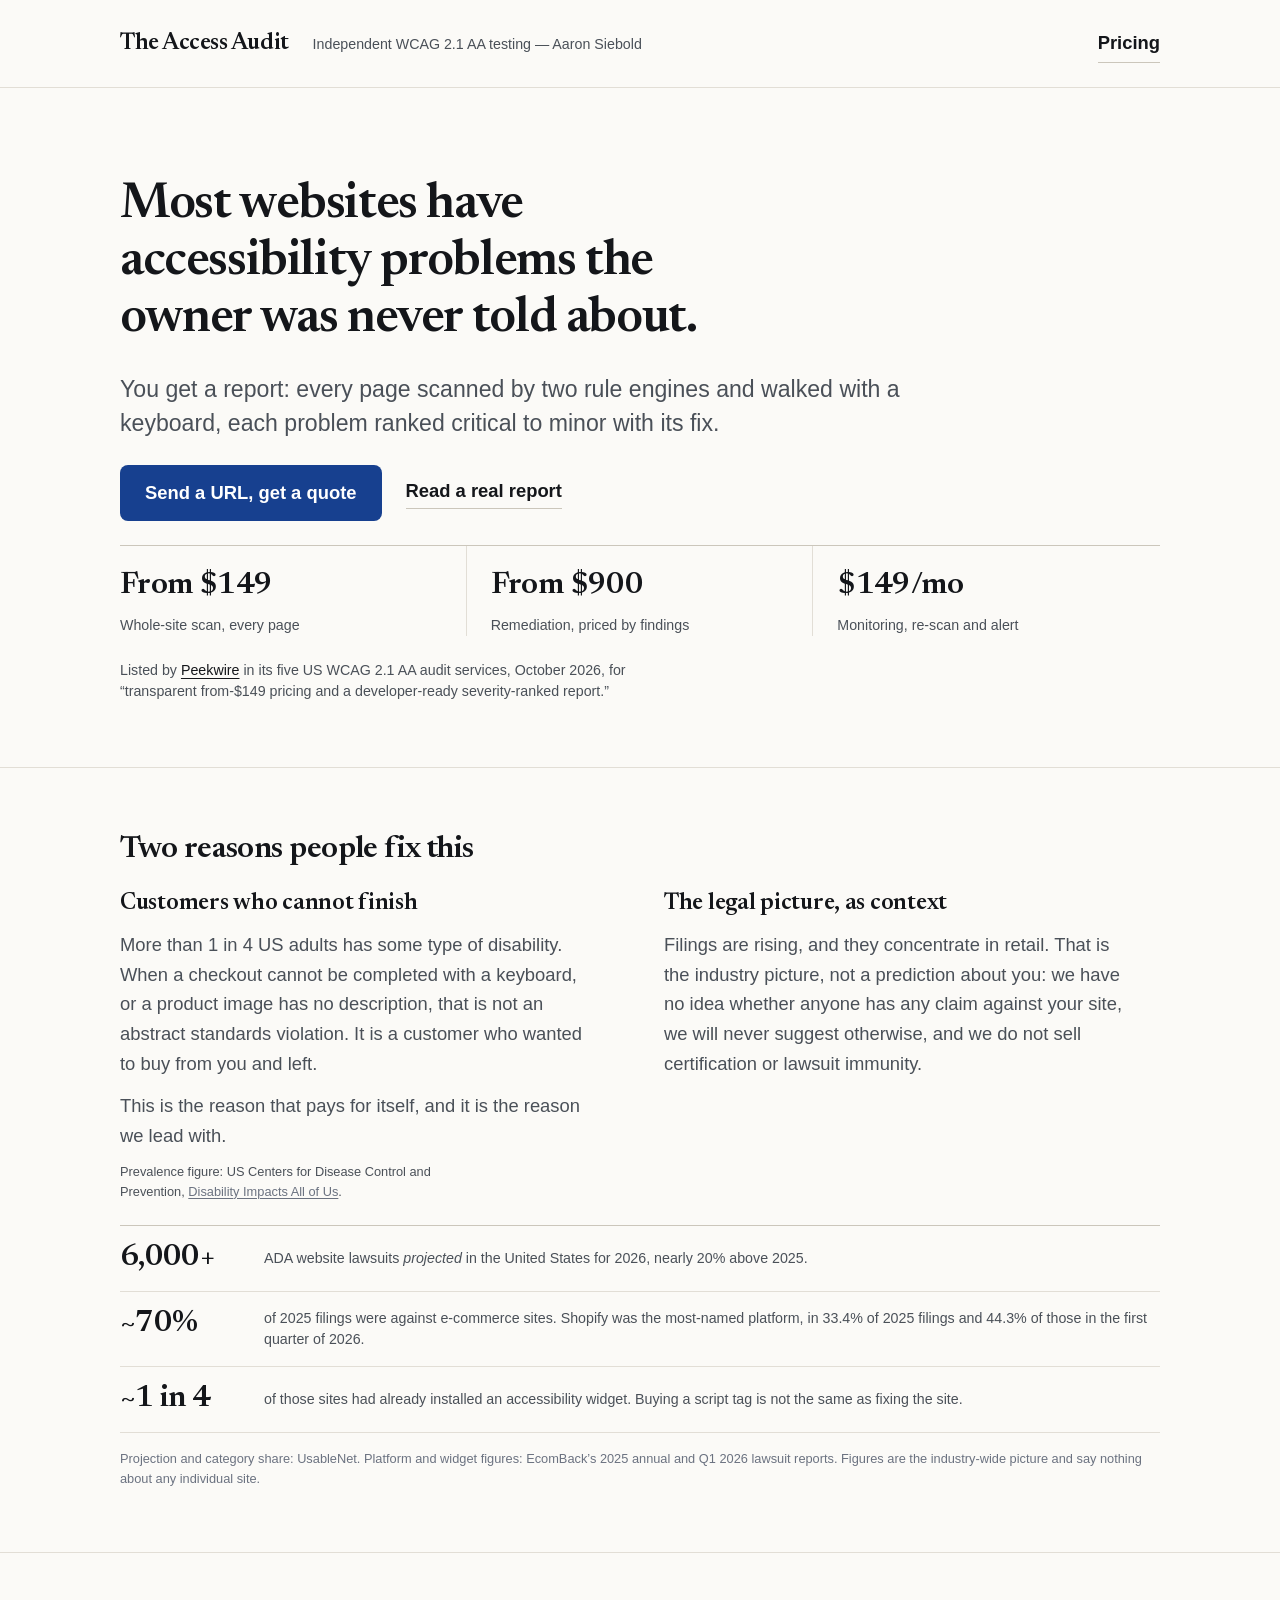
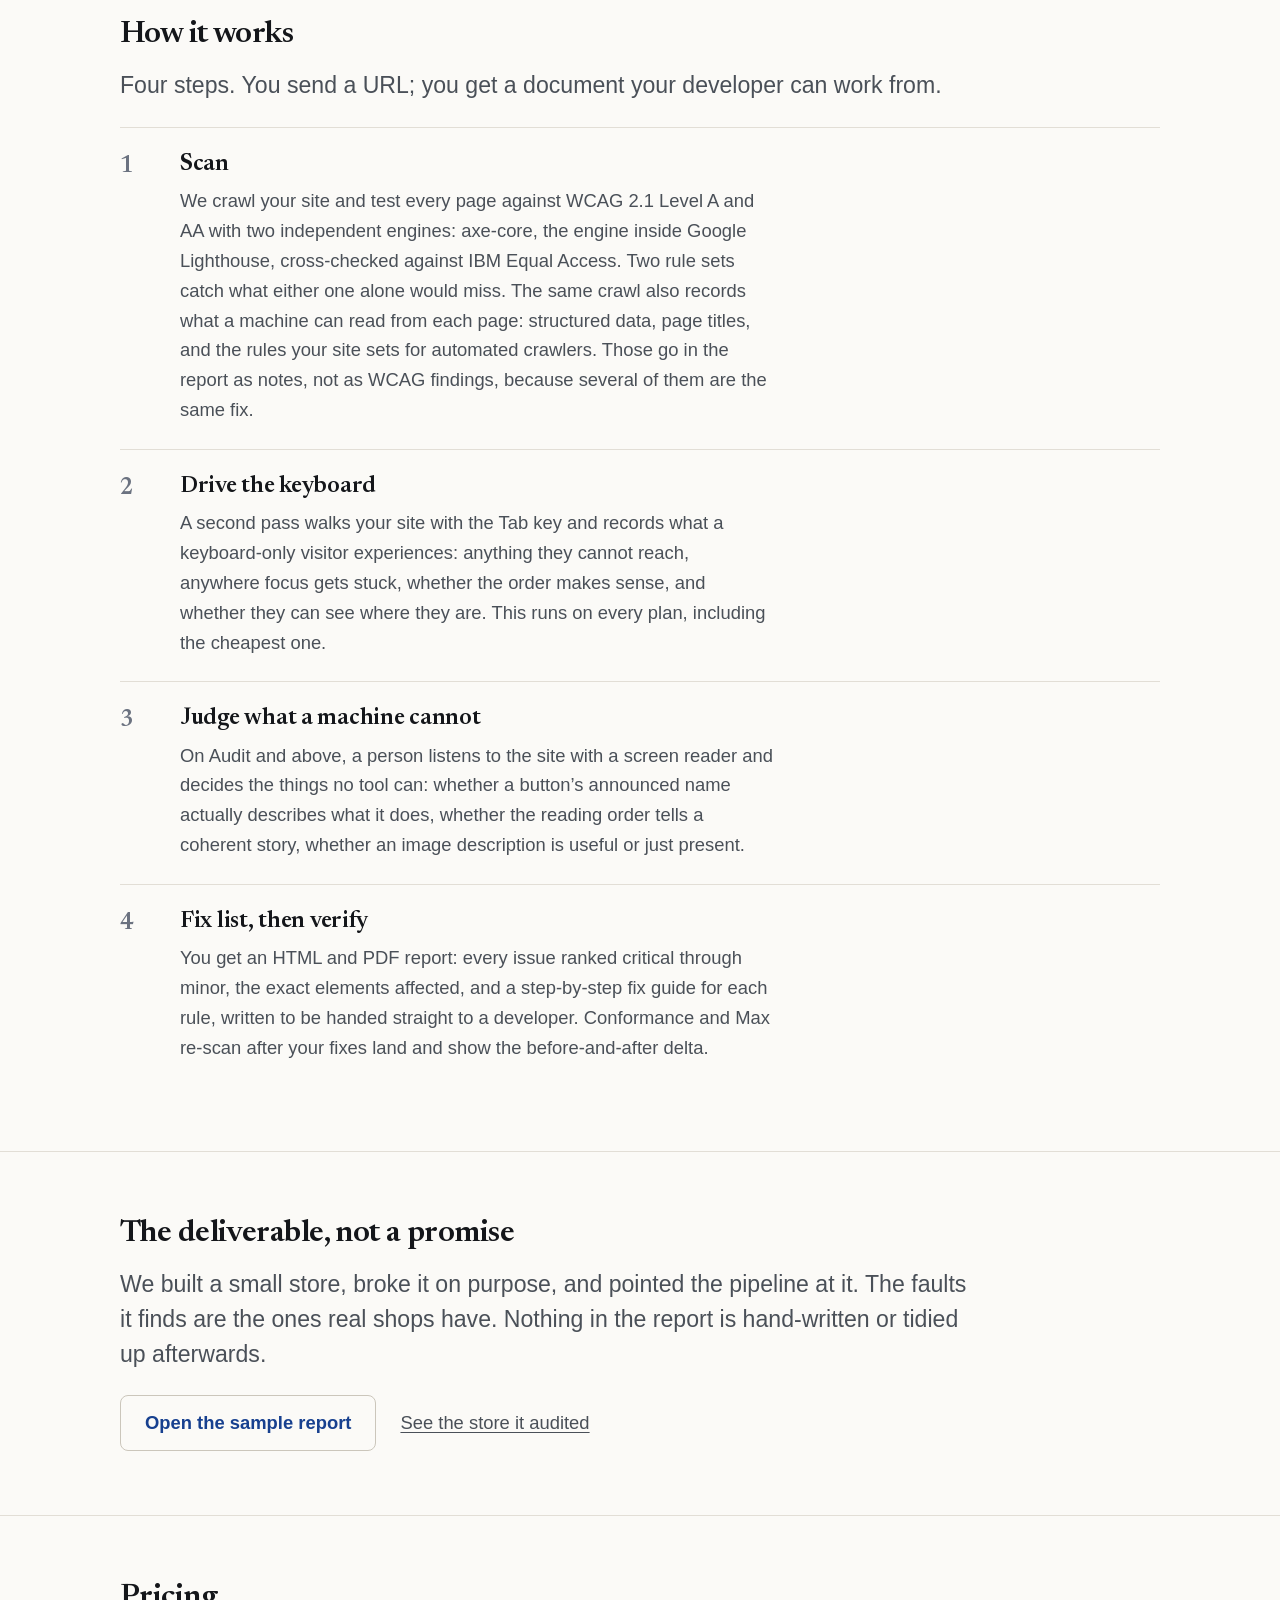
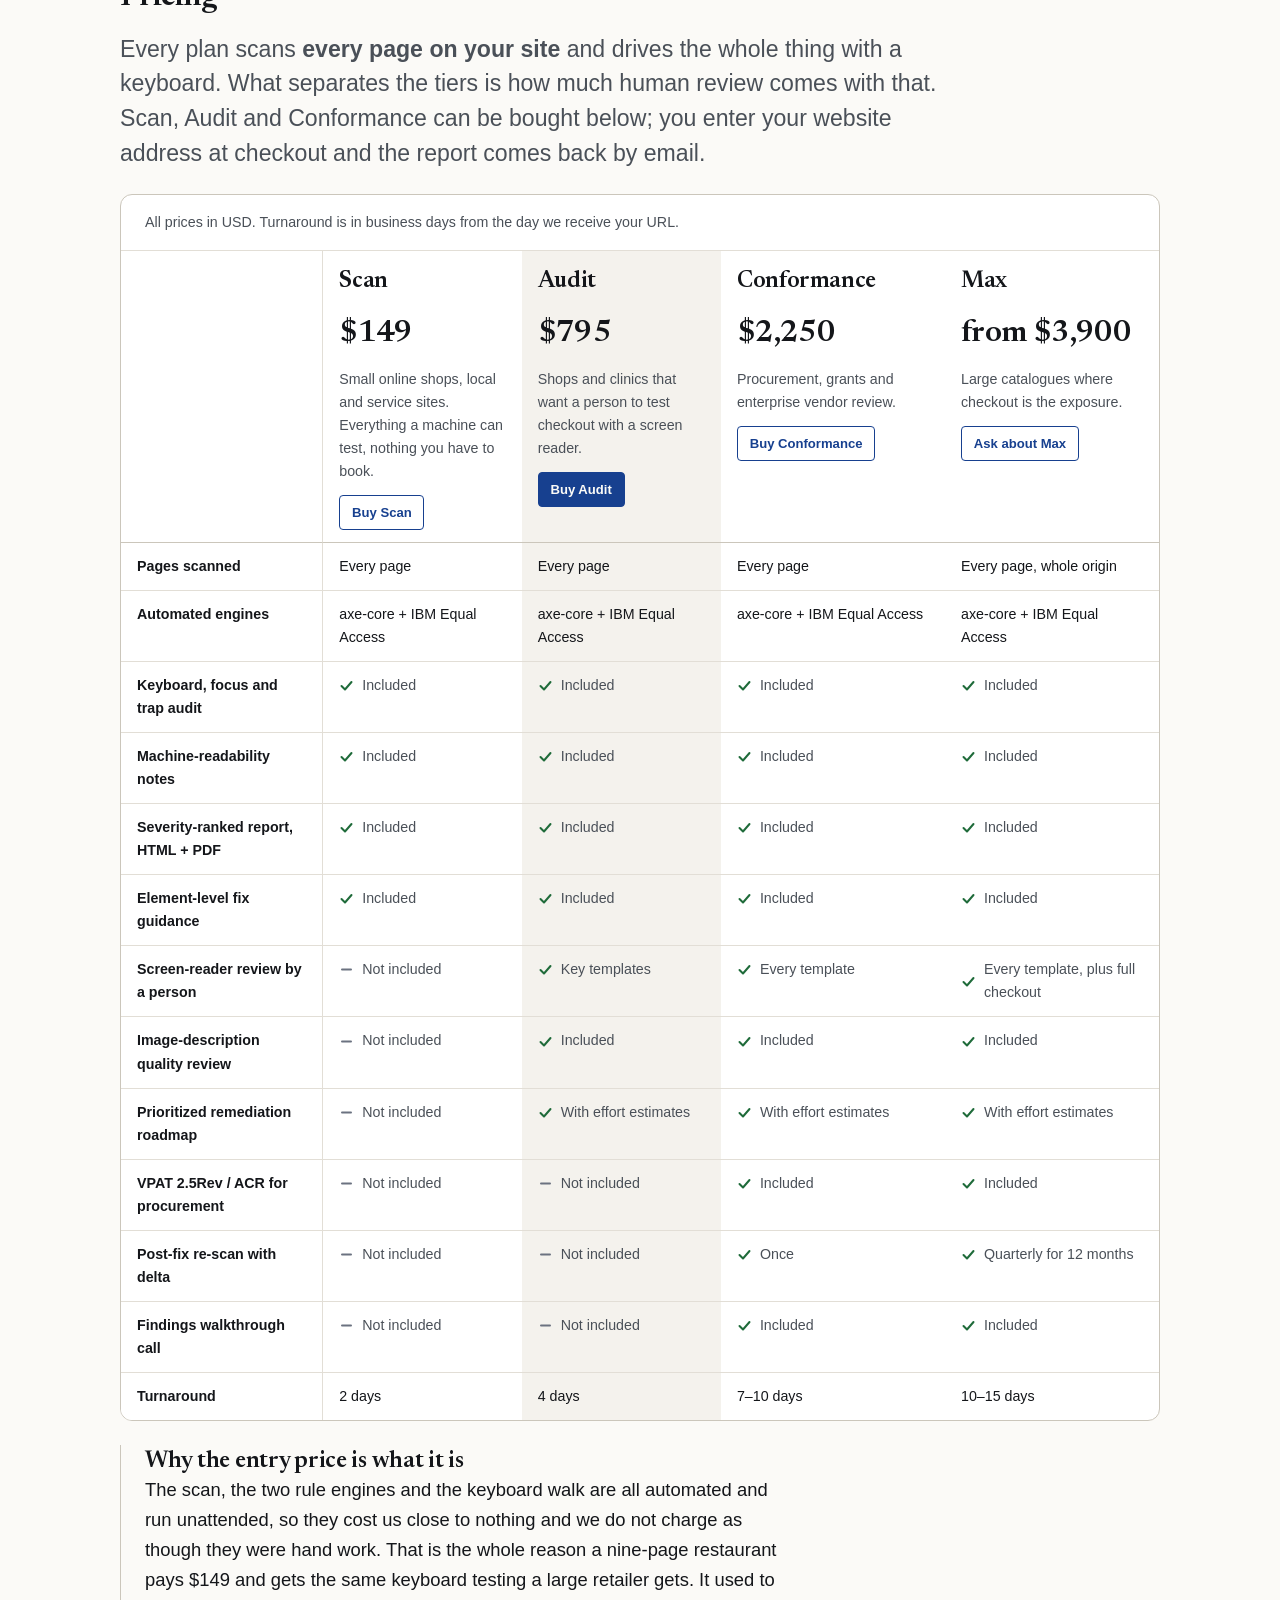
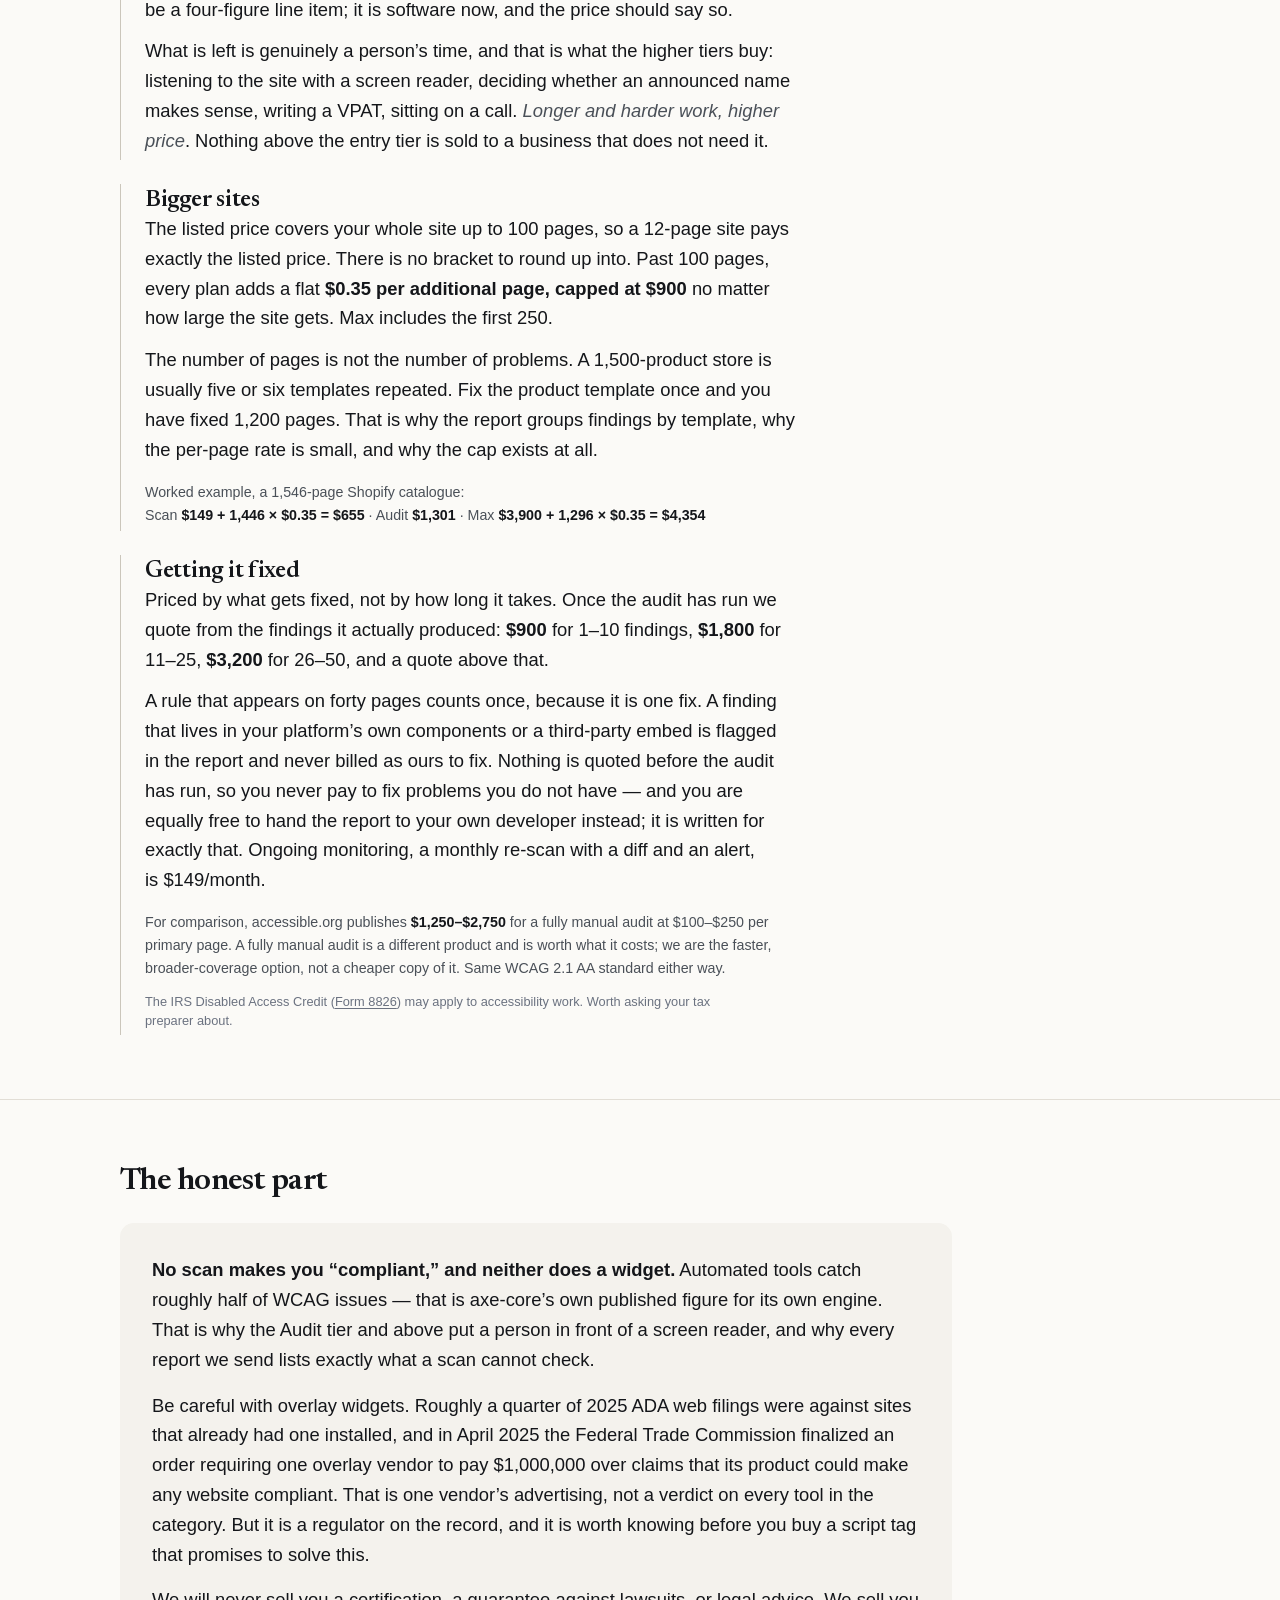
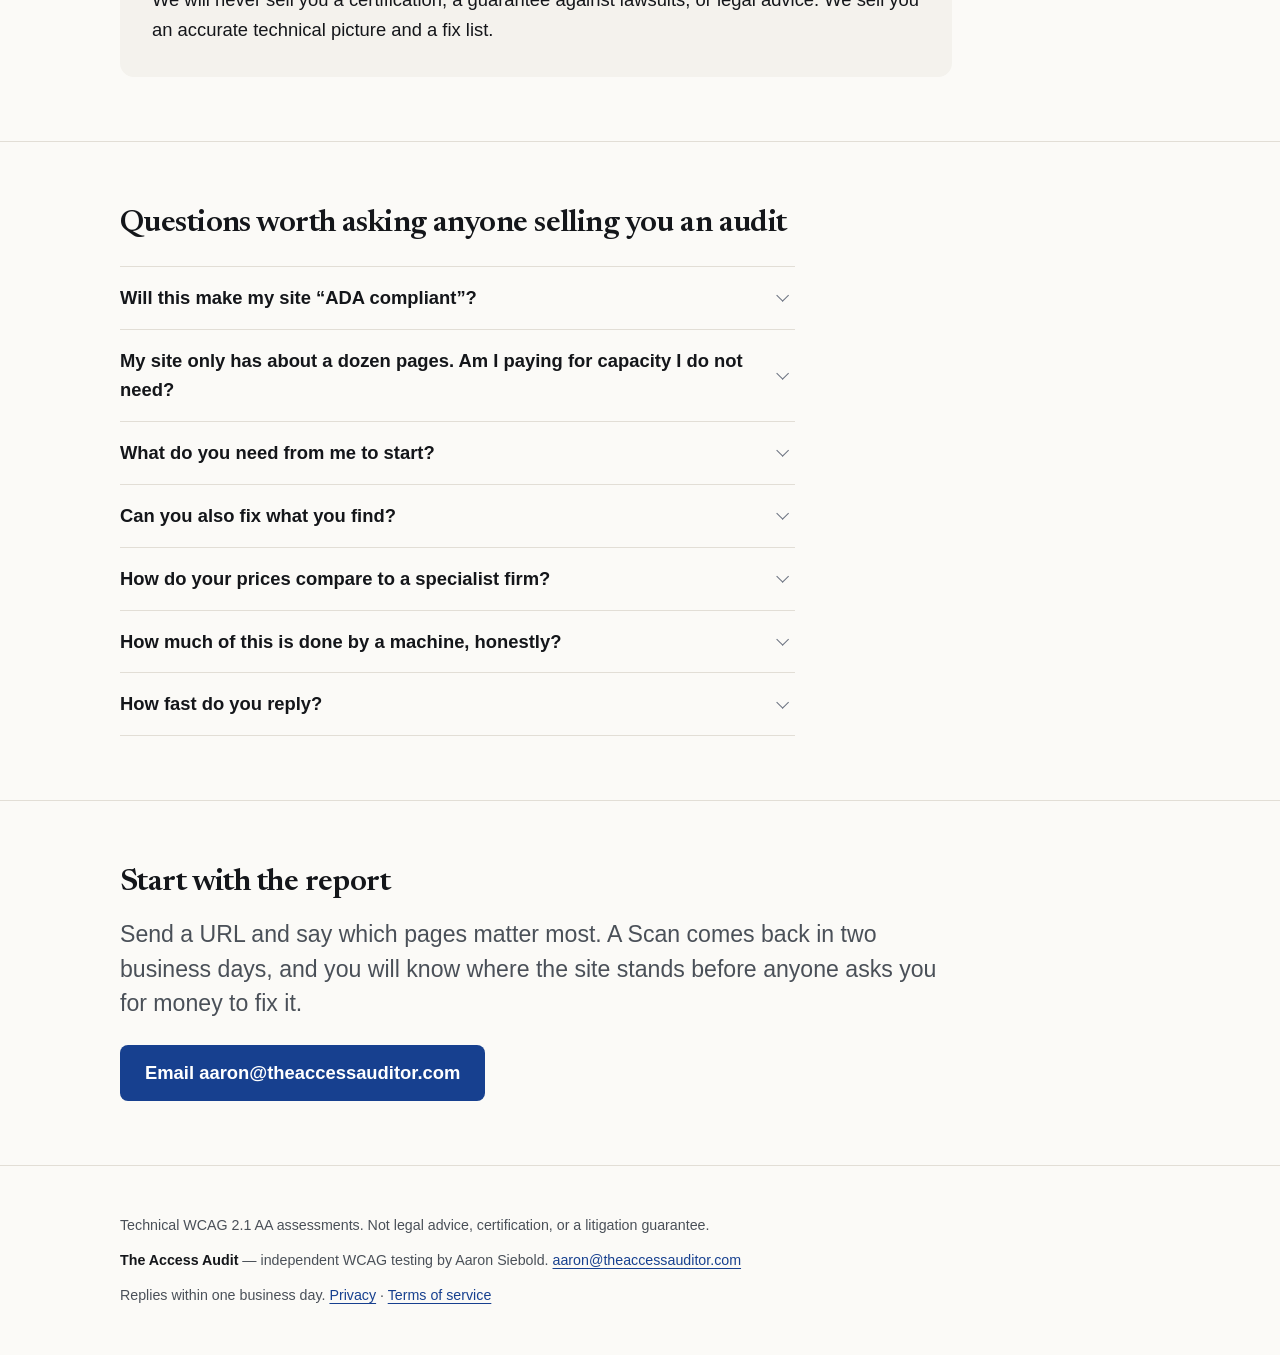
==== commit fb9cbb17: "Peekwire listing under the price ledger, structured-data mention, IndexNow key (mirrors a11y-venture" ====
--- a/index.html
+++ b/index.html
@@ -187,6 +187,9 @@
   font-variant-numeric: tabular-nums lining-nums;
 }
 .ledger dd { margin: var(--s3) 0 0; color: var(--ink-2); font-size: var(--step--1); line-height: 1.5; }
+.mention { margin-top: var(--s6); max-width: var(--measure); color: var(--ink-2); font-size: var(--step--1); line-height: 1.5; }
+.mention a { color: var(--ink); text-underline-offset: .18em; }
+.mention a:hover { color: var(--accent); }
 
 .btn {
   display: inline-flex; align-items: center; justify-content: center;
@@ -396,6 +399,16 @@
     "contactType": "sales",
     "email": "aaron@theaccessauditor.com",
     "availableLanguage": "en"
+   },
+   "subjectOf": {
+    "@type": "Article",
+    "headline": "5 WCAG 2.1 AA Accessibility Audit Services Worth Knowing in the US",
+    "url": "https://peekwire.com/article/5-wcag-21-aa-accessibility-audit-services-worth-knowing-in-the-us",
+    "publisher": {
+     "@type": "Organization",
+     "name": "Peekwire",
+     "url": "https://peekwire.com/"
+    }
    }
   },
   {
@@ -423,7 +436,7 @@
    "@id": "https://theaccessaudit.github.io/#webpage",
    "url": "https://theaccessaudit.github.io/",
    "name": "The Access Audit — WCAG 2.1 AA website accessibility audits",
-   "dateModified": "2026-10-20",
+   "dateModified": "2026-10-24",
    "isPartOf": {
     "@id": "https://theaccessaudit.github.io/#website"
    },
@@ -620,6 +633,9 @@
         <dd>Monitoring, re-scan and alert</dd>
       </div>
     </dl>
+    <p class="mention">Listed by <a href="https://peekwire.com/article/5-wcag-21-aa-accessibility-audit-services-worth-knowing-in-the-us">Peekwire</a>
+    in its five US WCAG 2.1 AA audit services, October 2026, for &ldquo;transparent from-$149 pricing
+    and a developer-ready severity-ranked report.&rdquo;</p>
   </div>
 </section>
 
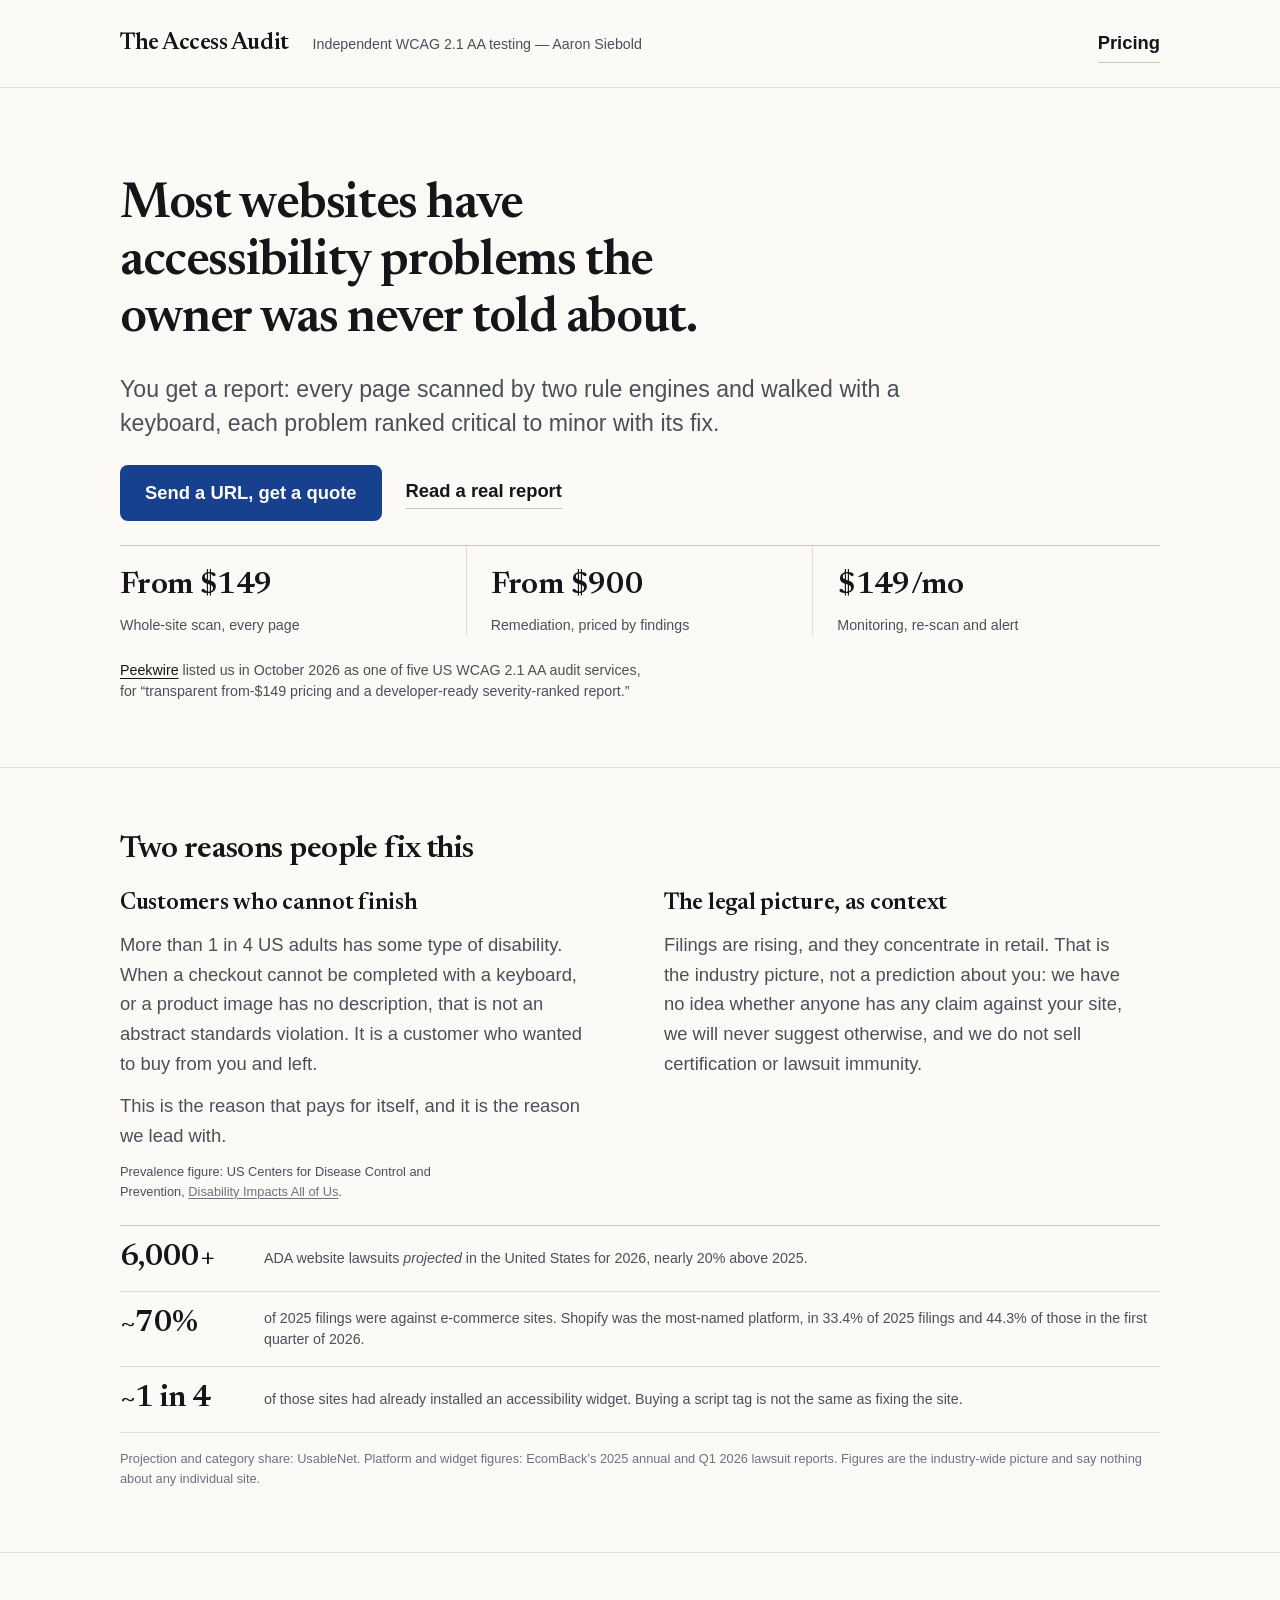
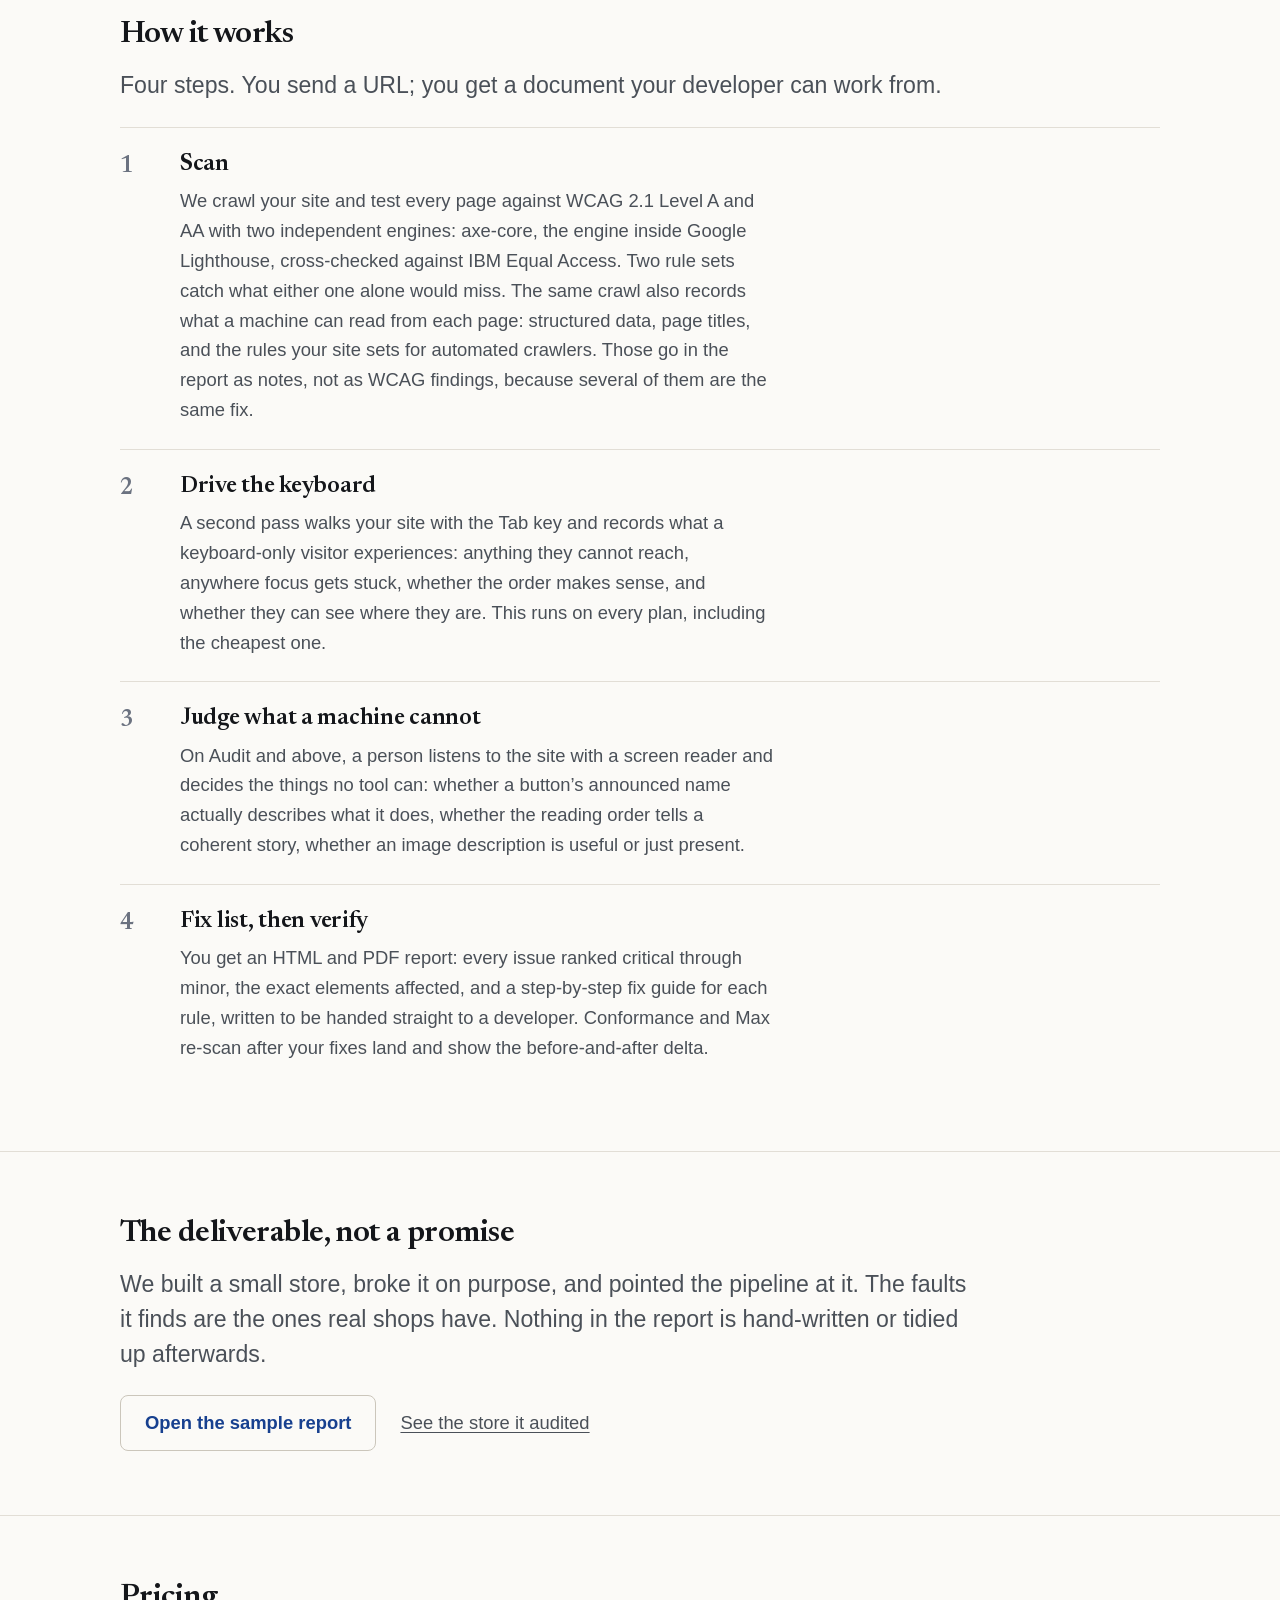
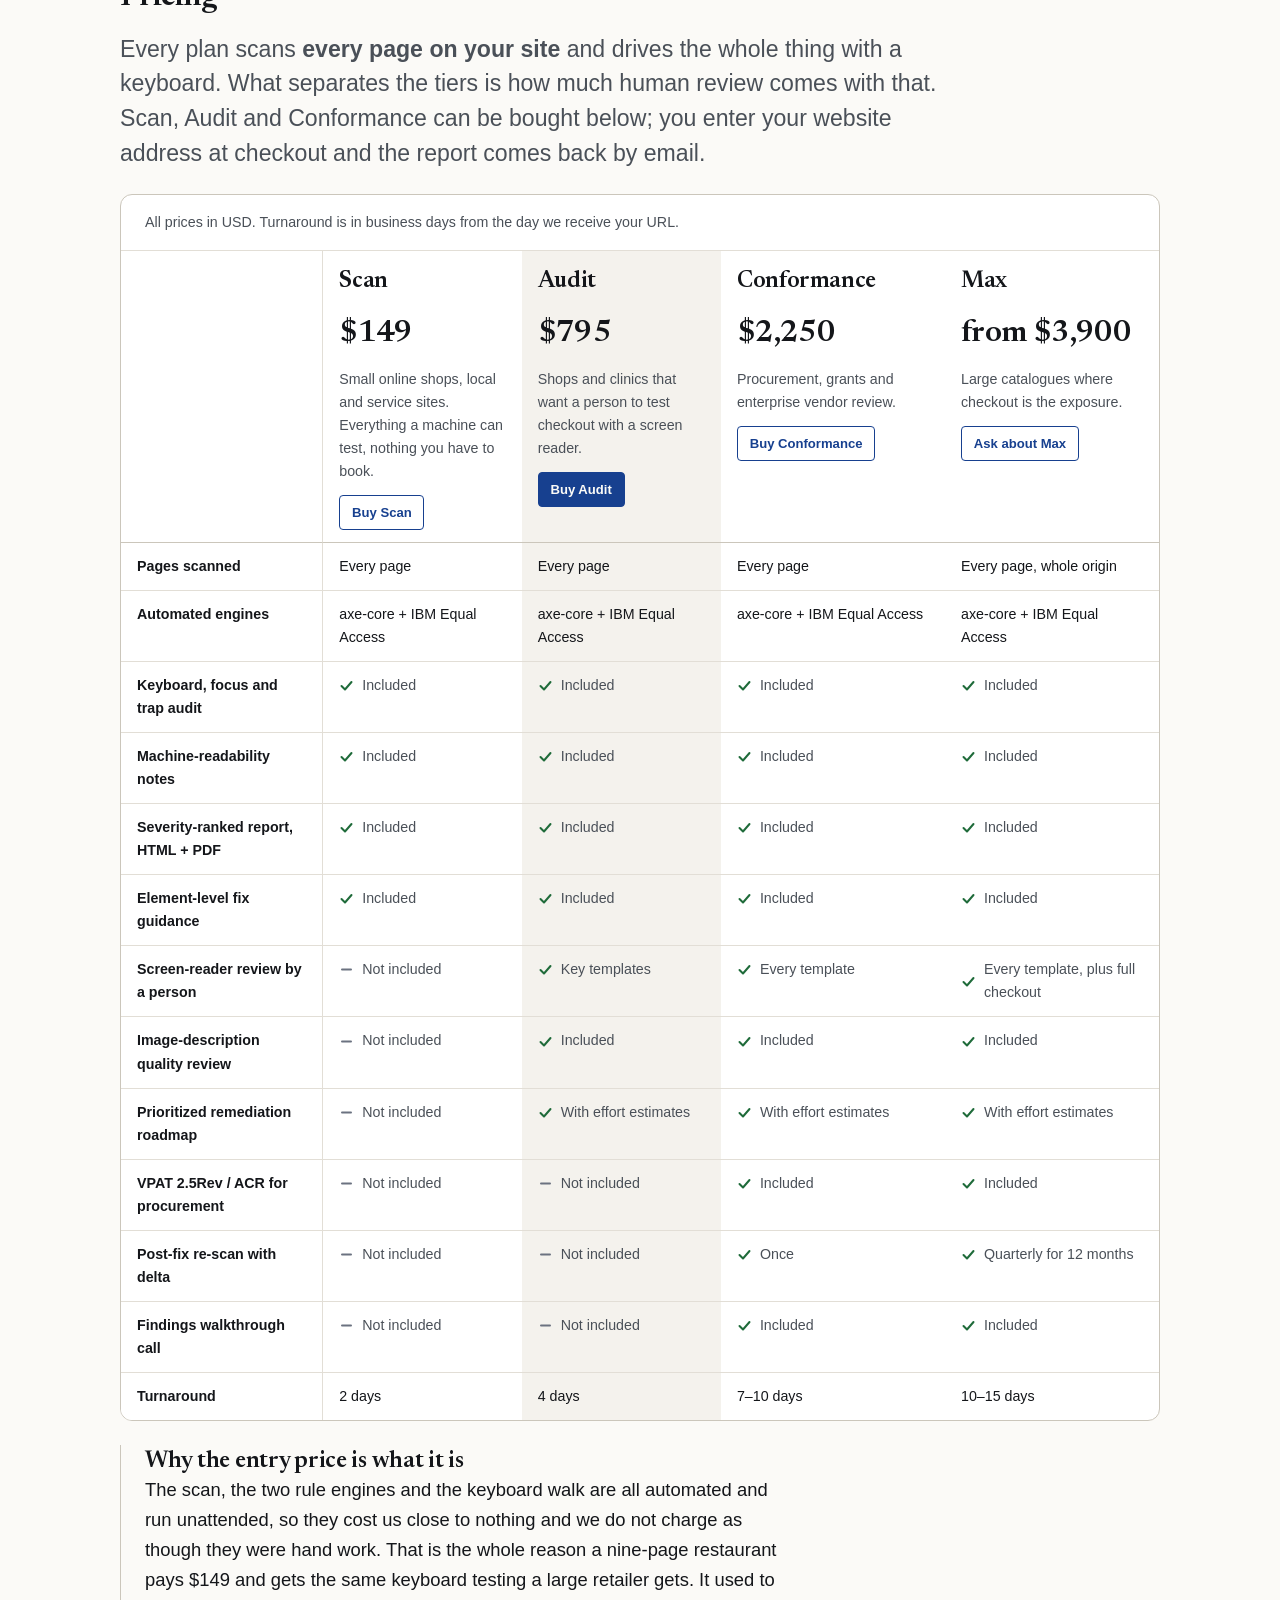
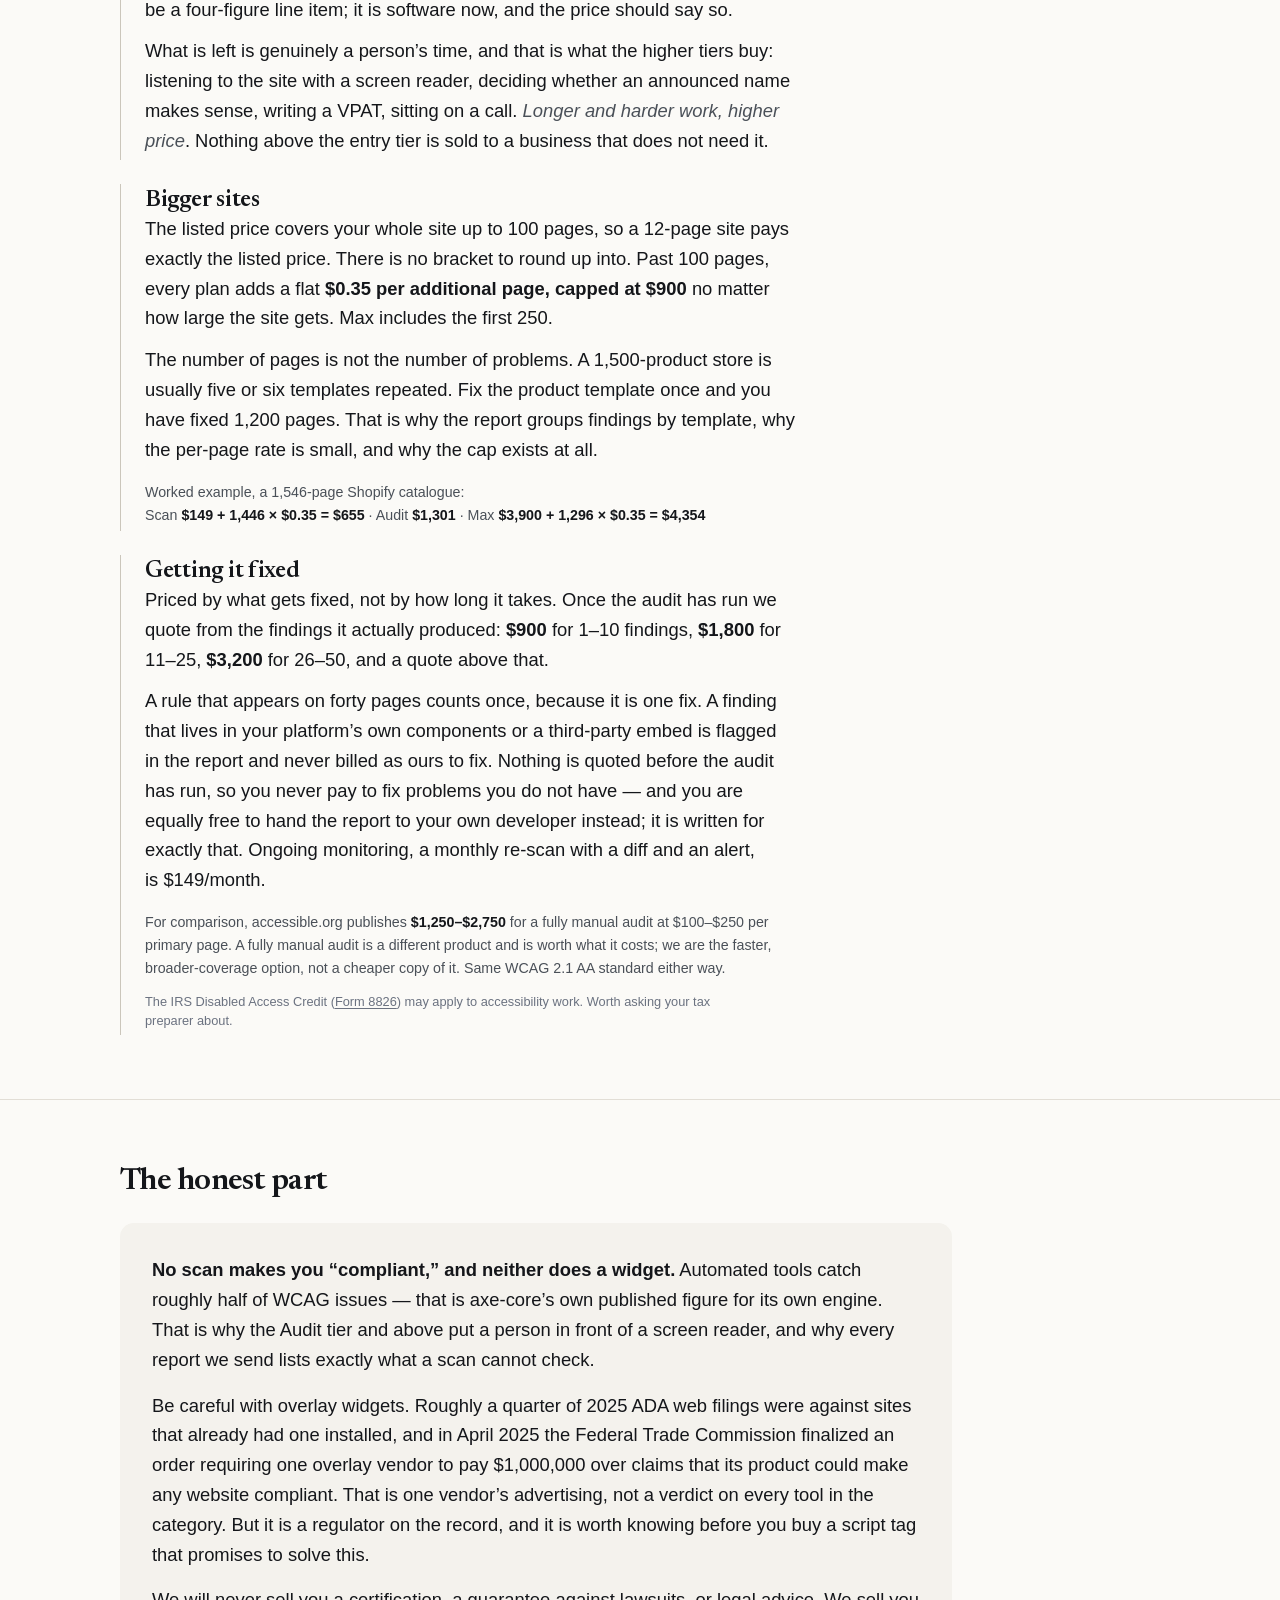
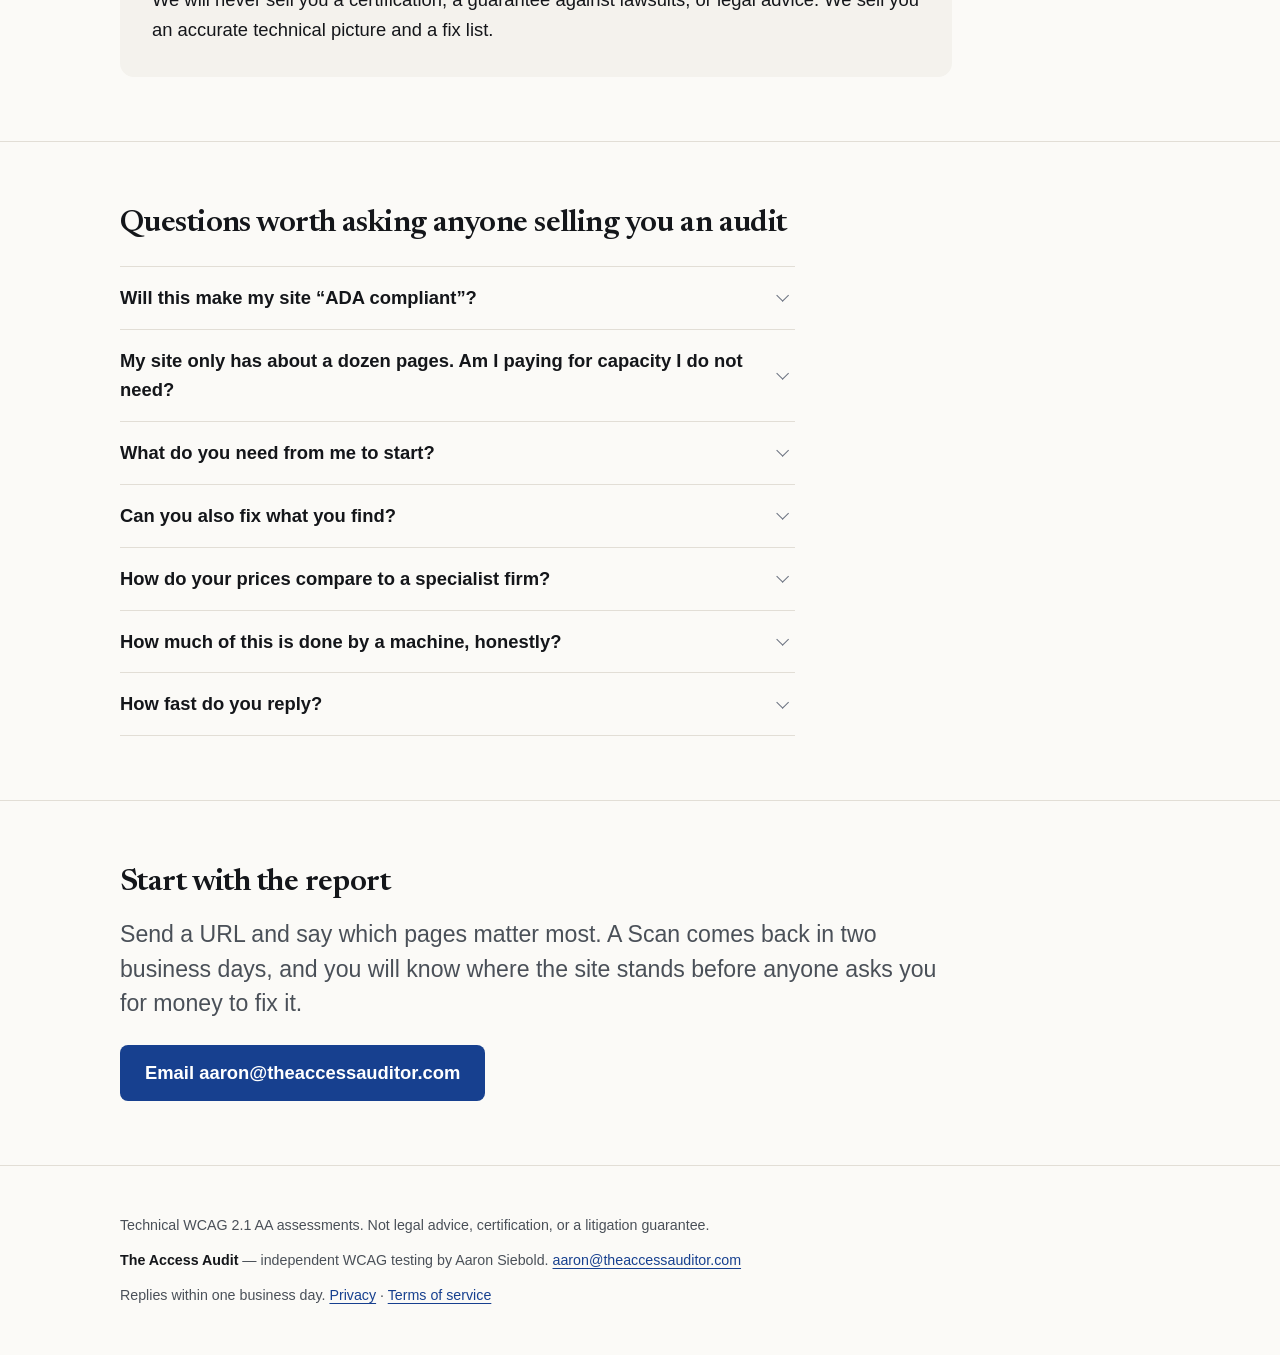
==== commit 5d7a6c4d: "The Peekwire line reads as a sentence (mirrors a11y-venture dc098c9)" ====
--- a/index.html
+++ b/index.html
@@ -633,9 +633,9 @@
         <dd>Monitoring, re-scan and alert</dd>
       </div>
     </dl>
-    <p class="mention">Listed by <a href="https://peekwire.com/article/5-wcag-21-aa-accessibility-audit-services-worth-knowing-in-the-us">Peekwire</a>
-    in its five US WCAG 2.1 AA audit services, October 2026, for &ldquo;transparent from-$149 pricing
-    and a developer-ready severity-ranked report.&rdquo;</p>
+    <p class="mention"><a href="https://peekwire.com/article/5-wcag-21-aa-accessibility-audit-services-worth-knowing-in-the-us">Peekwire</a>
+    listed us in October 2026 as one of five US WCAG 2.1 AA audit services, for &ldquo;transparent
+    from-$149 pricing and a developer-ready severity-ranked report.&rdquo;</p>
   </div>
 </section>
 
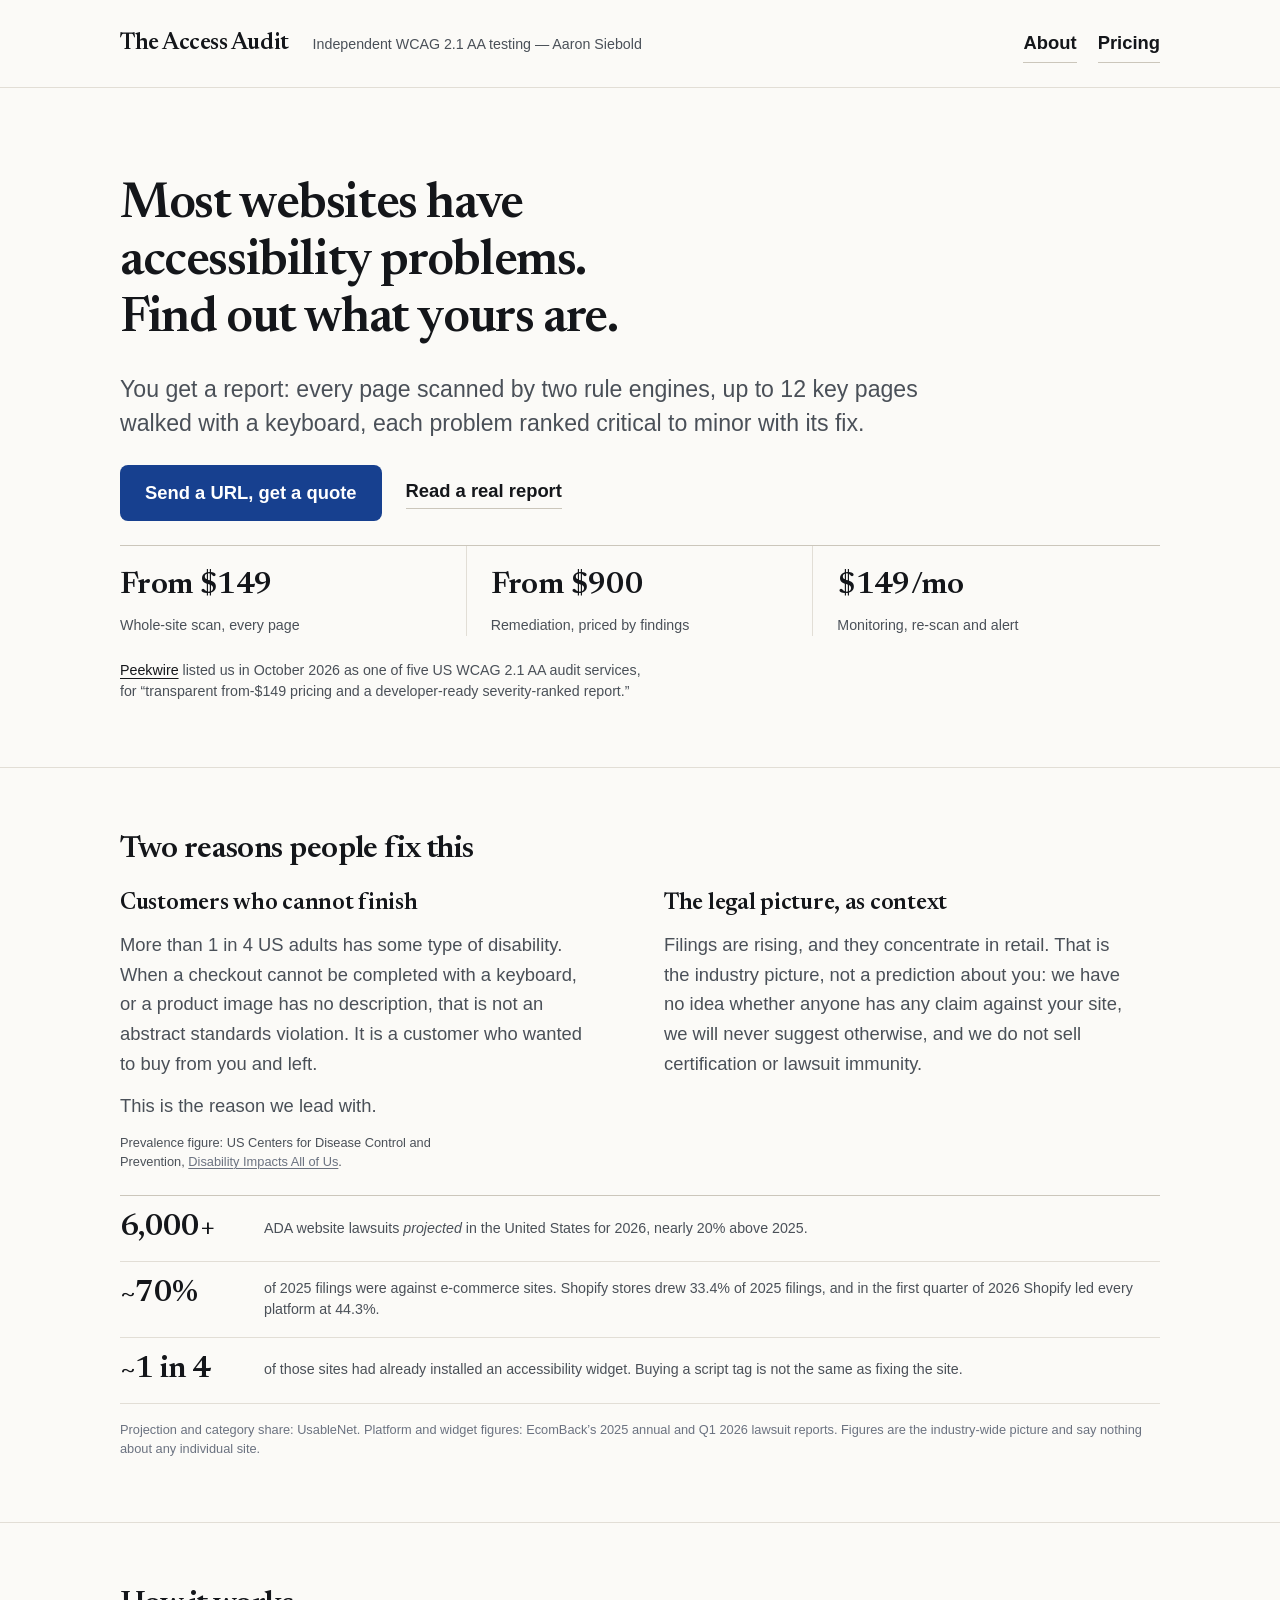
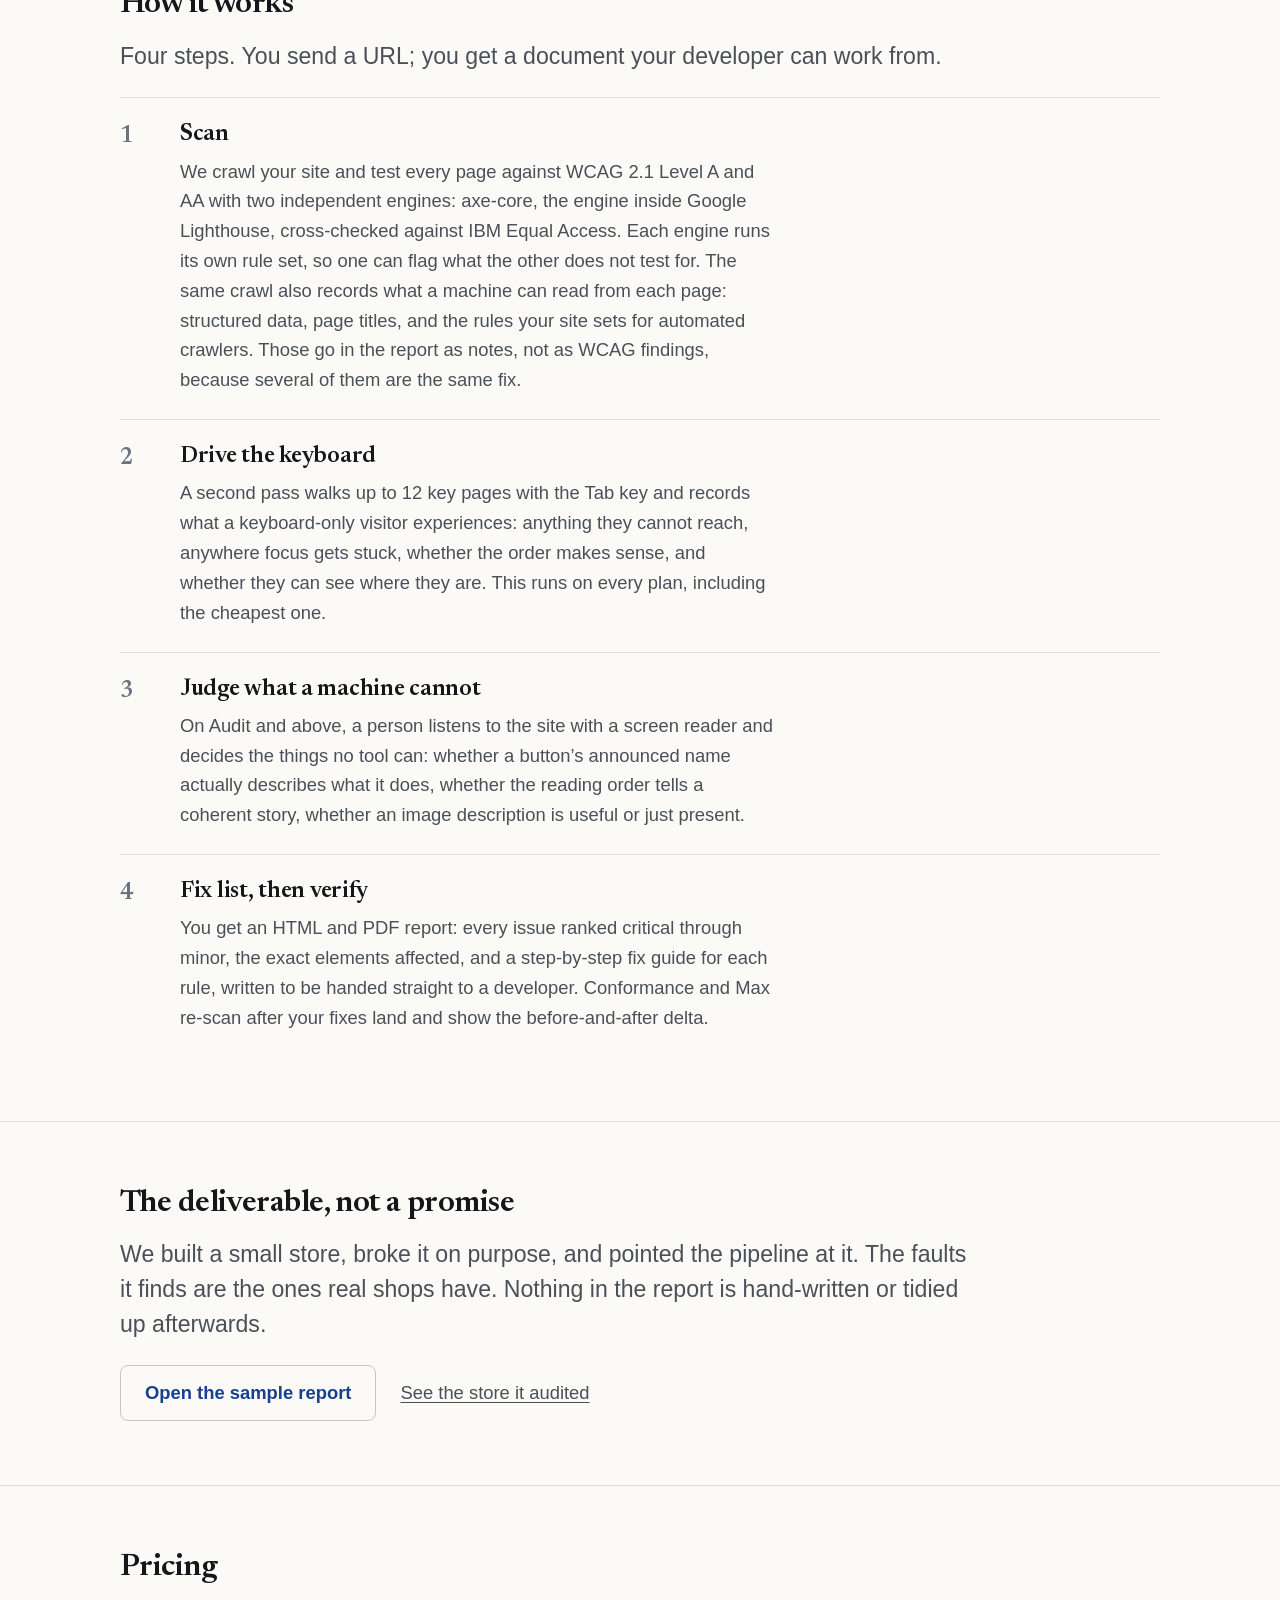
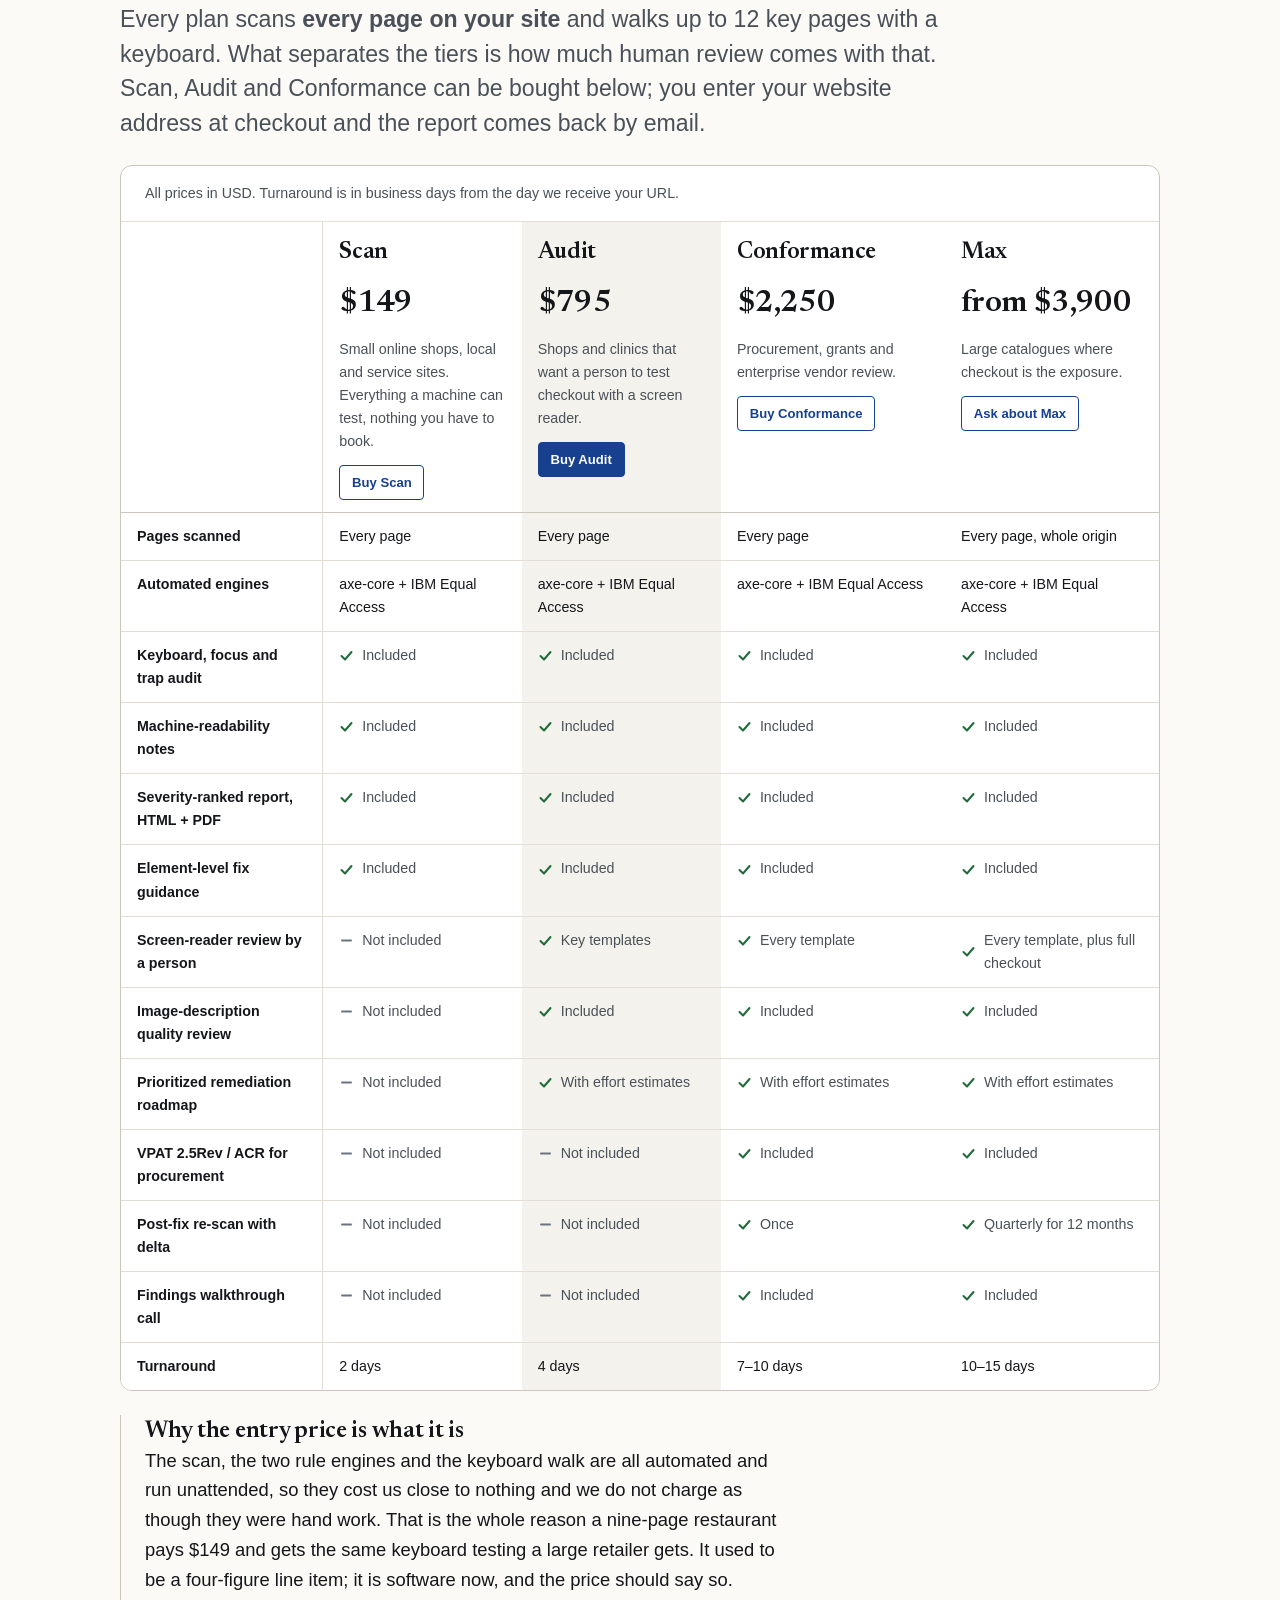
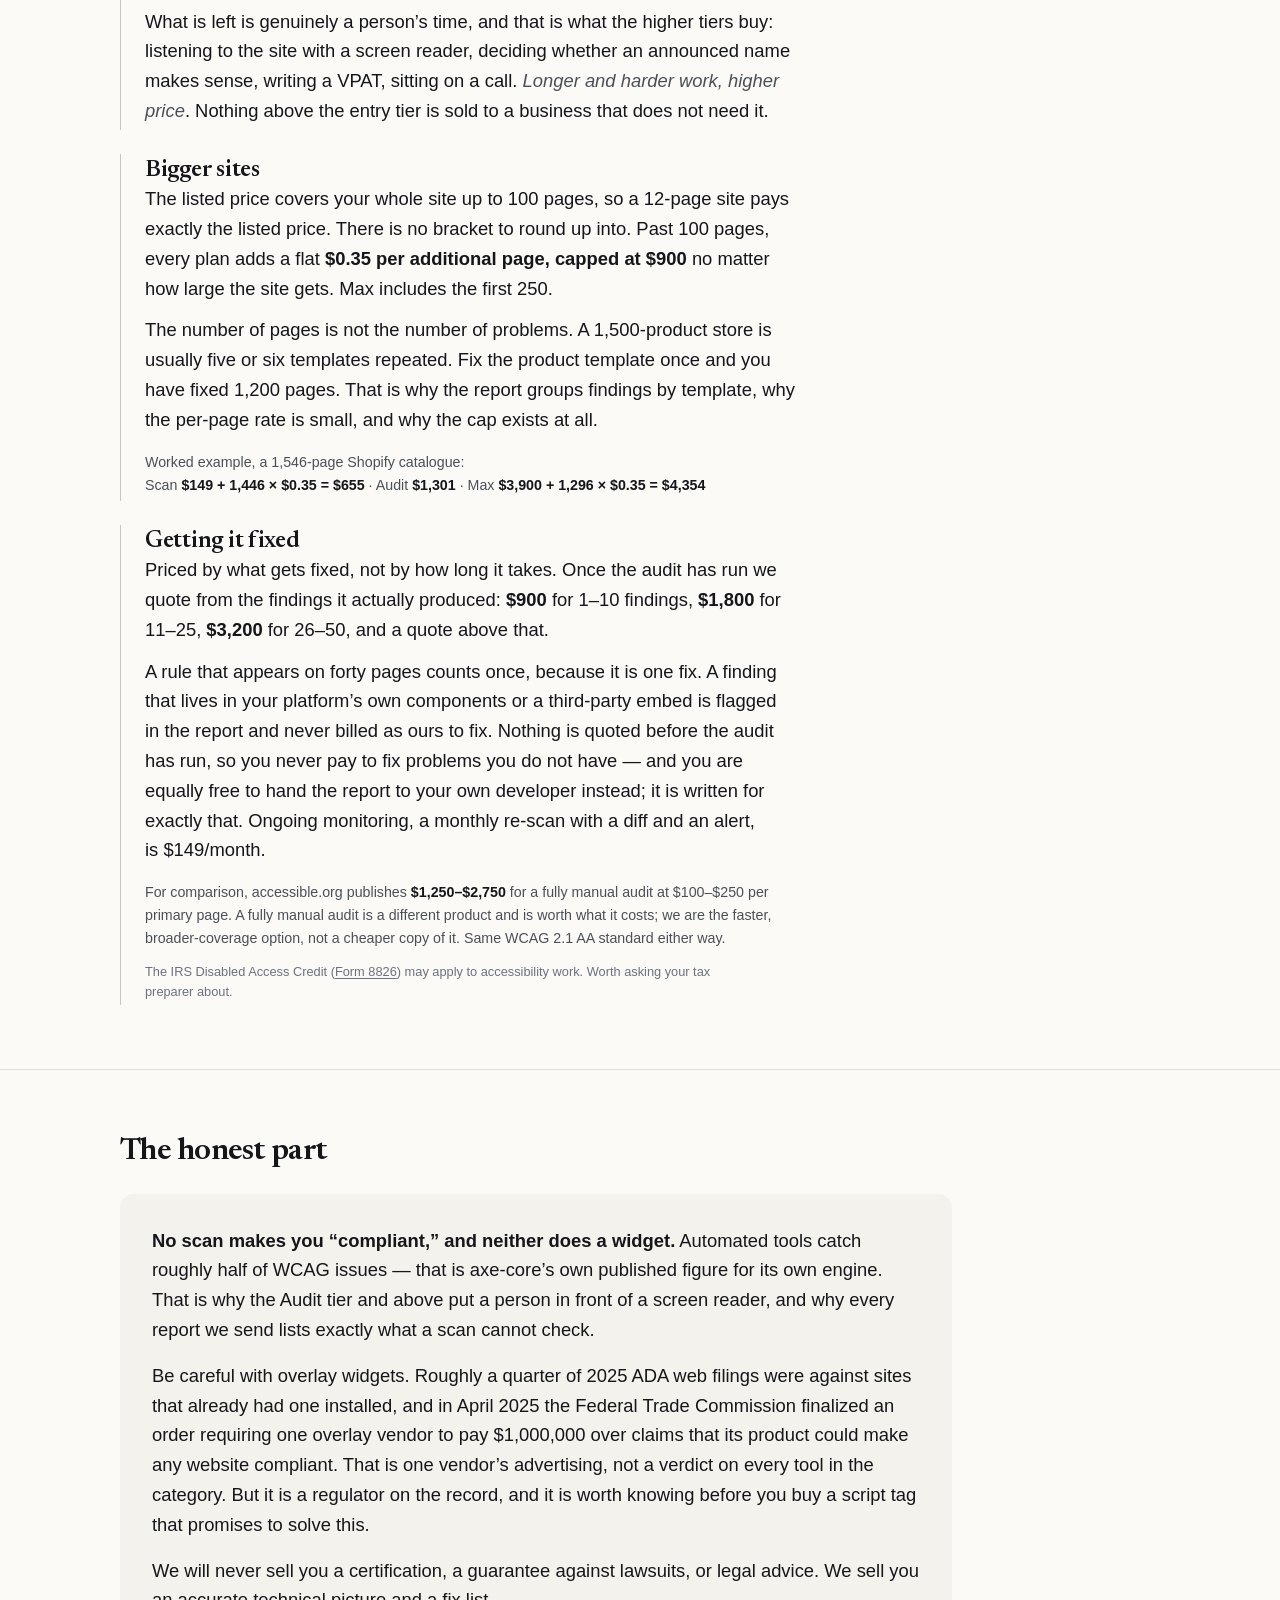
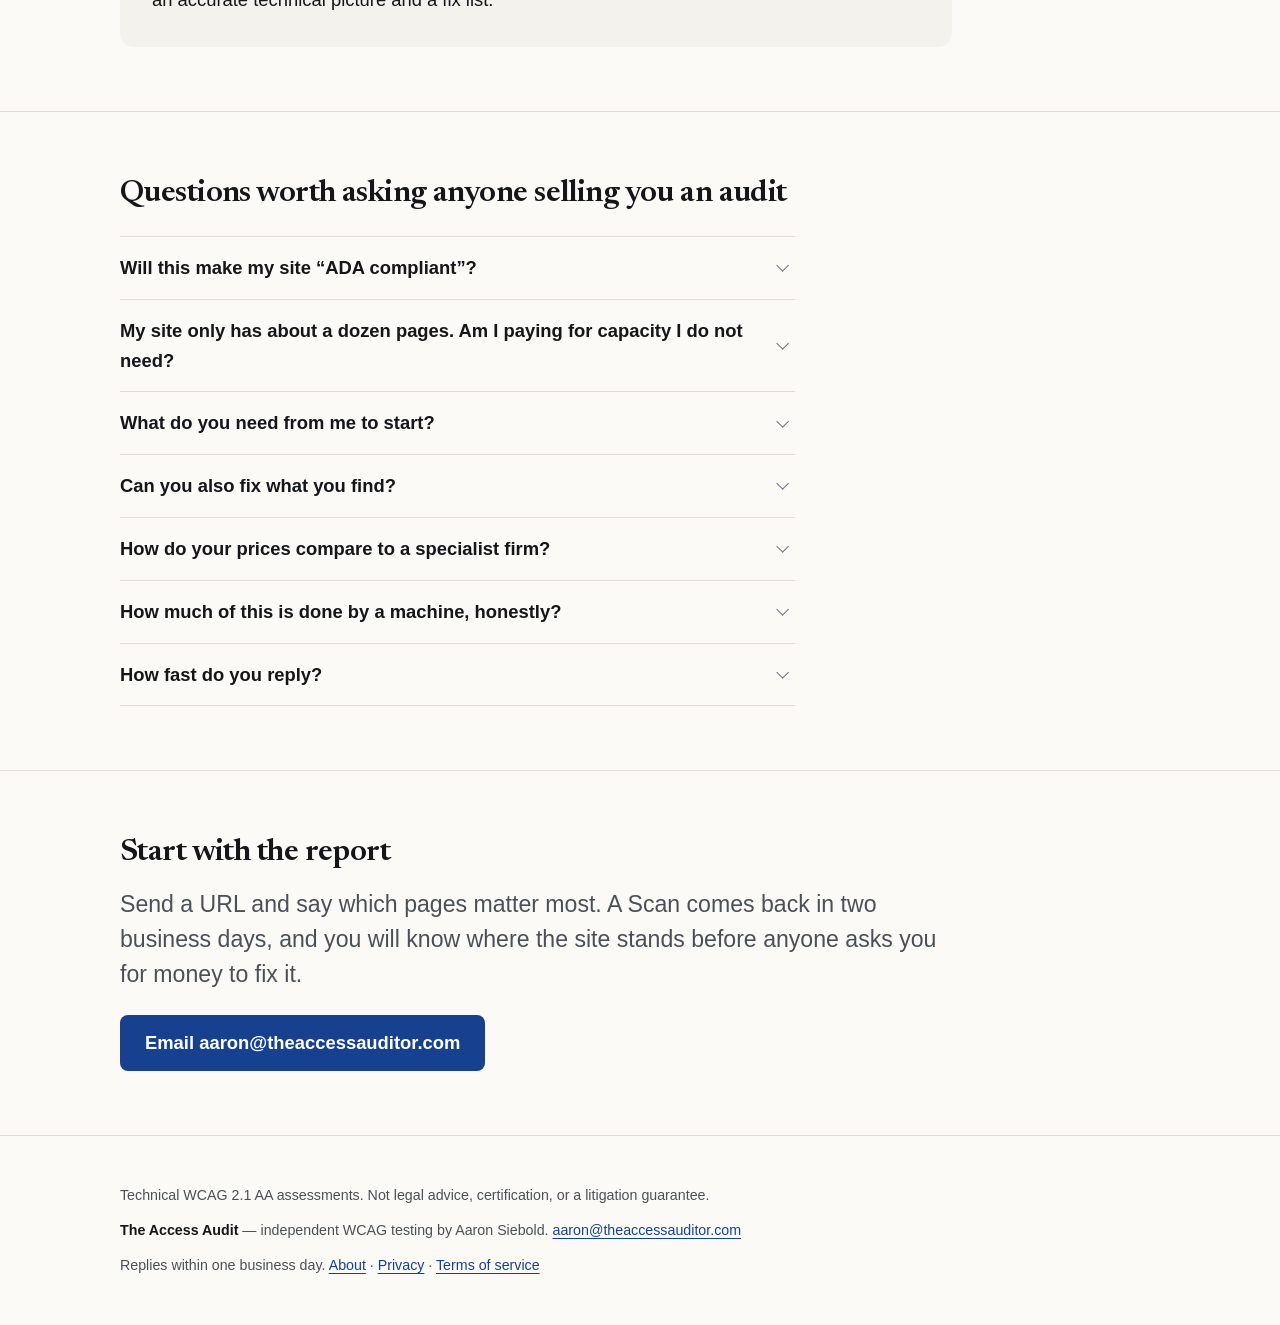
==== commit ed3e2a92: "About page; canonicals, share tags, sitemap and llms.txt move to theaccessauditor.com Mirrors a11y-v" ====
--- a/index.html
+++ b/index.html
@@ -3,16 +3,16 @@
 <head>
 <meta charset="utf-8">
 <meta name="viewport" content="width=device-width, initial-scale=1">
-<meta http-equiv="Content-Security-Policy" content="default-src 'none'; style-src 'unsafe-inline'; img-src 'self' data:; font-src 'self'; base-uri 'none'; form-action 'none'">
+<meta http-equiv="Content-Security-Policy" content="default-src 'none'; script-src https://static.cloudflareinsights.com; connect-src https://cloudflareinsights.com; style-src 'unsafe-inline'; img-src 'self' data:; font-src 'self'; base-uri 'none'; form-action 'none'">
 <title>The Access Audit — WCAG 2.1 AA website accessibility audits</title>
-<meta name="description" content="WCAG 2.1 AA accessibility audits for small businesses and e-commerce. Every page scanned and keyboard-tested, severity-ranked, with fix guidance your developer can act on today. From $149.">
-<link rel="canonical" href="https://theaccessaudit.github.io/">
+<meta name="description" content="WCAG 2.1 AA accessibility audits for small businesses and e-commerce. Every page scanned, up to 12 key pages keyboard-tested, severity-ranked, with fix guidance your developer can act on today. From $149.">
+<link rel="canonical" href="https://theaccessauditor.com/">
 <meta property="og:type" content="website">
 <meta property="og:site_name" content="The Access Audit">
 <meta property="og:title" content="The Access Audit — WCAG 2.1 AA website accessibility audits">
-<meta property="og:description" content="Every page tested against WCAG 2.1 AA, keyboard walk included, severity-ranked with element-level fix guidance. Scans from $149, no page caps.">
-<meta property="og:url" content="https://theaccessaudit.github.io/">
-<meta property="og:image" content="https://theaccessaudit.github.io/og.png">
+<meta property="og:description" content="Every page tested against WCAG 2.1 AA, plus a keyboard walk of up to 12 key pages, severity-ranked with element-level fix guidance. Scans from $149.">
+<meta property="og:url" content="https://theaccessauditor.com/">
+<meta property="og:image" content="https://theaccessauditor.com/og.png">
 <meta property="og:image:width" content="2400">
 <meta property="og:image:height" content="1260">
 <meta name="twitter:card" content="summary_large_image">
@@ -145,6 +145,7 @@
   transition: border-color .15s ease, color .15s ease;
 }
 .masthead nav a:hover { color: var(--accent); border-bottom-color: var(--accent); }
+.masthead nav a + a { margin-left: var(--s4); }
 @media (prefers-reduced-motion: reduce) { .masthead nav a { transition: none; } }
 
 section { padding-block: var(--s8); border-bottom: 1px solid var(--rule); }
@@ -363,13 +364,13 @@
  "@graph": [
   {
    "@type": ["Organization", "ProfessionalService"],
-   "@id": "https://theaccessaudit.github.io/#organization",
+   "@id": "https://theaccessauditor.com/#organization",
    "name": "The Access Audit",
-   "url": "https://theaccessaudit.github.io/",
+   "url": "https://theaccessauditor.com/",
    "email": "aaron@theaccessauditor.com",
-   "logo": "https://theaccessaudit.github.io/og.png",
-   "image": "https://theaccessaudit.github.io/og.png",
-   "description": "Independent WCAG 2.1 AA website accessibility audits for small businesses and e-commerce. Every page is scanned by two rule engines and walked with a keyboard; reports are severity-ranked with element-level fix guidance. Not legal advice, certification, or a litigation guarantee.",
+   "logo": "https://theaccessauditor.com/og.png",
+   "image": "https://theaccessauditor.com/og.png",
+   "description": "Independent WCAG 2.1 AA website accessibility audits for small businesses and e-commerce. Every page is scanned by two rule engines, and up to 12 key pages are walked with a keyboard; reports are severity-ranked with element-level fix guidance. Not legal advice, certification, or a litigation guarantee.",
    "priceRange": "$149-$3900",
    "knowsAbout": [
     "WCAG 2.1 AA",
@@ -392,7 +393,7 @@
    },
    "availableLanguage": "en",
    "founder": {
-    "@id": "https://theaccessaudit.github.io/#founder"
+    "@id": "https://theaccessauditor.com/#founder"
    },
    "contactPoint": {
     "@type": "ContactPoint",
@@ -413,54 +414,54 @@
   },
   {
    "@type": "Person",
-   "@id": "https://theaccessaudit.github.io/#founder",
+   "@id": "https://theaccessauditor.com/#founder",
    "name": "Aaron Siebold",
    "email": "aaron@theaccessauditor.com",
    "worksFor": {
-    "@id": "https://theaccessaudit.github.io/#organization"
+    "@id": "https://theaccessauditor.com/#organization"
    }
   },
   {
    "@type": "WebSite",
-   "@id": "https://theaccessaudit.github.io/#website",
-   "url": "https://theaccessaudit.github.io/",
+   "@id": "https://theaccessauditor.com/#website",
+   "url": "https://theaccessauditor.com/",
    "name": "The Access Audit",
    "description": "WCAG 2.1 AA accessibility audits for small businesses and e-commerce.",
    "publisher": {
-    "@id": "https://theaccessaudit.github.io/#organization"
+    "@id": "https://theaccessauditor.com/#organization"
    },
    "inLanguage": "en"
   },
   {
    "@type": "WebPage",
-   "@id": "https://theaccessaudit.github.io/#webpage",
-   "url": "https://theaccessaudit.github.io/",
+   "@id": "https://theaccessauditor.com/#webpage",
+   "url": "https://theaccessauditor.com/",
    "name": "The Access Audit — WCAG 2.1 AA website accessibility audits",
-   "dateModified": "2026-10-24",
+   "dateModified": "2026-11-09",
    "isPartOf": {
-    "@id": "https://theaccessaudit.github.io/#website"
+    "@id": "https://theaccessauditor.com/#website"
    },
    "about": {
-    "@id": "https://theaccessaudit.github.io/#organization"
+    "@id": "https://theaccessauditor.com/#organization"
    },
    "author": {
-    "@id": "https://theaccessaudit.github.io/#founder"
+    "@id": "https://theaccessauditor.com/#founder"
    },
-   "primaryImageOfPage": "https://theaccessaudit.github.io/og.png"
+   "primaryImageOfPage": "https://theaccessauditor.com/og.png"
   },
   {
    "@type": "Service",
-   "@id": "https://theaccessaudit.github.io/#service",
+   "@id": "https://theaccessauditor.com/#service",
    "name": "WCAG 2.1 AA website accessibility audit",
    "serviceType": "Website accessibility audit",
    "provider": {
-    "@id": "https://theaccessaudit.github.io/#organization"
+    "@id": "https://theaccessauditor.com/#organization"
    },
    "areaServed": {
     "@type": "Country",
     "name": "United States"
    },
-   "description": "Every page is tested against WCAG 2.1 Level A and AA by two independent rule engines and walked with a real keyboard, then delivered as a severity-ranked HTML and PDF fix list. The tier chosen determines how much human screen-reader review accompanies that, never how much of the site is covered. The listed price covers sites up to 100 pages; larger sites add $0.35 per additional page, capped at $900.",
+   "description": "Every page is tested against WCAG 2.1 Level A and AA by two independent rule engines, up to 12 key pages are walked with a real keyboard, and the results arrive as a severity-ranked HTML and PDF fix list. The tier chosen determines how much human screen-reader review accompanies that, never how much of the site is covered. The listed price covers sites up to 100 pages; larger sites add $0.35 per additional page, capped at $900.",
    "hasOfferCatalog": {
     "@type": "OfferCatalog",
     "name": "Accessibility audit tiers",
@@ -470,9 +471,9 @@
       "name": "Scan",
       "price": "149",
       "priceCurrency": "USD",
-      "description": "Every page on your site tested against WCAG 2.1 Level A and AA by two independent engines (axe-core cross-checked against IBM Equal Access), plus a full keyboard and focus audit covering reachability, focus order, keyboard traps and focus visibility. Severity-ranked HTML and PDF report with element-level fix guidance. 2 business days.",
+      "description": "Every page on your site tested against WCAG 2.1 Level A and AA by two independent engines (axe-core cross-checked against IBM Equal Access), plus a keyboard and focus audit of up to 12 key pages covering reachability, focus order, keyboard traps and focus visibility. Severity-ranked HTML and PDF report with element-level fix guidance. 2 business days.",
       "availability": "https://schema.org/InStock",
-      "url": "https://theaccessaudit.github.io/#pricing",
+      "url": "https://theaccessauditor.com/#pricing",
       "itemOffered": {
        "@type": "Service",
        "name": "Scan",
@@ -486,7 +487,7 @@
       "priceCurrency": "USD",
       "description": "Everything in Scan, plus screen-reader review of key templates by a person, image-description quality review, and a prioritized remediation roadmap with effort estimates. 4 business days.",
       "availability": "https://schema.org/InStock",
-      "url": "https://theaccessaudit.github.io/#pricing",
+      "url": "https://theaccessauditor.com/#pricing",
       "itemOffered": {
        "@type": "Service",
        "name": "Audit",
@@ -500,7 +501,7 @@
       "priceCurrency": "USD",
       "description": "Everything in Audit, with screen-reader review of every template, plus VPAT 2.5Rev / ACR preparation for procurement, one post-remediation re-scan with a before-and-after delta, and a findings walkthrough call. 7-10 business days.",
       "availability": "https://schema.org/InStock",
-      "url": "https://theaccessaudit.github.io/#pricing",
+      "url": "https://theaccessauditor.com/#pricing",
       "itemOffered": {
        "@type": "Service",
        "name": "Conformance",
@@ -514,7 +515,7 @@
       "priceCurrency": "USD",
       "description": "For large catalogues. Everything in Conformance across the whole origin, plus screen-reader review of the full cart and checkout flow and quarterly re-scans for 12 months. Includes the first 250 pages; additional pages are $0.35 each, capped at $900. 10-15 business days.",
       "availability": "https://schema.org/InStock",
-      "url": "https://theaccessaudit.github.io/#pricing",
+      "url": "https://theaccessauditor.com/#pricing",
       "itemOffered": {
        "@type": "Service",
        "name": "Max",
@@ -531,9 +532,9 @@
   },
   {
    "@type": "FAQPage",
-   "@id": "https://theaccessaudit.github.io/#faq",
+   "@id": "https://theaccessauditor.com/#faq",
    "isPartOf": {
-    "@id": "https://theaccessaudit.github.io/#webpage"
+    "@id": "https://theaccessauditor.com/#webpage"
    },
    "mainEntity": [
     {
@@ -541,7 +542,7 @@
      "name": "Will this make my site “ADA compliant”?",
      "acceptedAnswer": {
       "@type": "Answer",
-      "text": "No one can honestly promise that — there is no official ADA certification for websites, and no audit or widget prevents someone from filing a claim. What we deliver is a technical assessment against WCAG 2.1 AA, the standard courts and regulators reference, plus the exact fix list. Whether that meets your legal obligations is a question for your attorney."
+      "text": "No one can honestly promise that — there is no official ADA certification for websites, and no audit or widget prevents someone from filing a claim. What we deliver is a technical assessment against WCAG 2.1 AA, the standard the Justice Department adopted in 2024 for state and local government websites, plus the exact fix list. Whether that meets your legal obligations is a question for your attorney."
      }
     },
     {
@@ -549,7 +550,7 @@
      "name": "My site only has about a dozen pages. Am I paying for capacity I do not need?",
      "acceptedAnswer": {
       "@type": "Answer",
-      "text": "No. Every plan covers your whole site up to 100 pages at the listed price, so a 9-page restaurant site and a 40-page clinic site pay the same $149 for a Scan and get every page tested, keyboard walk included. There is no tier you have to round up into, and no plan that leaves part of your site unscanned. If you run a small local business, the $149 Scan is very often the right and only thing to buy, and we will tell you so."
+      "text": "No. Every plan covers your whole site up to 100 pages at the listed price, so a 9-page restaurant site and a 40-page clinic site pay the same $149 for a Scan and get every page tested, with a keyboard walk of up to 12 key pages. There is no tier you have to round up into, and no plan that leaves part of your site unscanned. If you run a small local business, the $149 Scan is very often the right and only thing to buy, and we will tell you so."
      }
     },
     {
@@ -581,7 +582,7 @@
      "name": "How much of this is done by a machine, honestly?",
      "acceptedAnswer": {
       "@type": "Answer",
-      "text": "All of the scanning and all of the keyboard testing. Two rule engines check every page, and a second pass drives the site with the Tab key to find what a keyboard-only visitor cannot reach, where focus gets stuck, whether the order matches the way the page reads, and whether the focus indicator is visible enough to see. That is deterministic work and we do not pretend otherwise. What a machine cannot do is decide whether a button’s announced name actually describes what it does, whether an image description is useful or merely present, or how a screen-reader user experiences your checkout. That is a person, it is the reason the higher tiers cost more, and it is the honest boundary between the two."
+      "text": "All of the scanning and all of the keyboard testing. Two rule engines check every page, and a second pass walks up to 12 key pages with the Tab key to find what a keyboard-only visitor cannot reach, where focus gets stuck, whether the order matches the way the page reads, and whether the focus indicator is visible enough to see. That is deterministic work and we do not pretend otherwise. What a machine cannot do is decide whether a button’s announced name actually describes what it does, whether an image description is useful or merely present, or how a screen-reader user experiences your checkout. That is a person, it is the reason the higher tiers cost more, and it is the honest boundary between the two."
      }
     },
     {
@@ -605,7 +606,7 @@
   <div class="shell">
     <a class="wordmark" href="#main">The Access Audit</a>
     <p>Independent WCAG 2.1 AA testing — Aaron Siebold</p>
-    <nav aria-label="Site"><a href="#pricing">Pricing</a></nav>
+    <nav aria-label="Site"><a href="about.html">About</a> <a href="#pricing">Pricing</a></nav>
   </div>
 </header>
 
@@ -613,9 +614,9 @@
 
 <section class="hero">
   <div class="shell">
-    <h1>Most websites have accessibility problems the owner was never told about.</h1>
-    <p class="lede">You get a report: every page scanned by two rule engines and walked with a
-    keyboard, each problem ranked critical to minor with its fix.</p>
+    <h1>Most websites have accessibility problems. Find out what yours are.</h1>
+    <p class="lede">You get a report: every page scanned by two rule engines, up to 12 key pages
+    walked with a keyboard, each problem ranked critical to minor with its fix.</p>
     <p class="hero-link"><a class="btn" href="mailto:aaron@theaccessauditor.com?subject=Accessibility%20audit%20enquiry">Send a URL, get a quote</a>
     <a href="sample-report.html">Read a real report</a></p>
 
@@ -648,7 +649,7 @@
         <p>More than 1 in 4 US adults has some type of disability. When a checkout cannot be
         completed with a keyboard, or a product image has no description, that is not an abstract
         standards violation. It is a customer who wanted to buy from you and left.</p>
-        <p>This is the reason that pays for itself, and it is the reason we lead with.</p>
+        <p>This is the reason we lead with.</p>
         <p class="cite">Prevalence figure: US Centers for Disease Control and Prevention,
         <a href="https://www.cdc.gov/disability-and-health/articles-documents/disability-impacts-all-of-us-infographic.html">Disability Impacts All of Us</a>.</p>
       </section>
@@ -669,8 +670,8 @@
         </div>
         <div>
           <dt>~70%</dt>
-          <dd>of 2025 filings were against e-commerce sites. Shopify was the most-named platform,
-          in 33.4% of 2025 filings and 44.3% of those in the first quarter of 2026.</dd>
+          <dd>of 2025 filings were against e-commerce sites. Shopify stores drew 33.4% of
+          2025 filings, and in the first quarter of 2026 Shopify led every platform at 44.3%.</dd>
         </div>
         <div>
           <dt>~1 in 4</dt>
@@ -695,7 +696,7 @@
           <h3>Scan</h3>
           <p>We crawl your site and test every page against WCAG 2.1 Level A and AA with two
           independent engines: axe-core, the engine inside Google Lighthouse, cross-checked
-          against IBM Equal Access. Two rule sets catch what either one alone would miss. The same crawl
+          against IBM Equal Access. Each engine runs its own rule set, so one can flag what the other does not test for. The same crawl
           also records what a machine can read from each page: structured data, page titles, and
           the rules your site sets for automated crawlers. Those go in the report as notes, not as
           WCAG findings, because several of them are the same fix.</p>
@@ -704,7 +705,7 @@
       <li>
         <div>
           <h3>Drive the keyboard</h3>
-          <p>A second pass walks your site with the Tab key and records what a keyboard-only
+          <p>A second pass walks up to 12 key pages with the Tab key and records what a keyboard-only
           visitor experiences: anything they cannot reach, anywhere focus gets stuck, whether the
           order makes sense, and whether they can see where they are. This runs on every plan,
           including the cheapest one.</p>
@@ -746,8 +747,8 @@
 <section id="pricing">
   <div class="shell">
     <h2 id="pricing-h">Pricing</h2>
-    <p class="lede">Every plan scans <strong>every page on your site</strong> and drives the whole
-    thing with a keyboard. What separates the tiers is how much human review comes with that.
+    <p class="lede">Every plan scans <strong>every page on your site</strong> and walks up to 12 key
+    pages with a keyboard. What separates the tiers is how much human review comes with that.
     Scan, Audit and Conformance can be bought below; you enter your website address at checkout and the report comes back by email.</p>
 
     <p class="scroll-hint">The plan columns scroll sideways on a narrow screen; the row
@@ -961,14 +962,14 @@
         <summary>Will this make my site “ADA compliant”?</summary>
         <p>No one can honestly promise that — there is no official ADA certification for websites,
         and no audit or widget prevents someone from filing a claim. What we deliver is a technical
-        assessment against WCAG 2.1 AA, the standard courts and regulators reference, plus the exact
+        assessment against WCAG 2.1 AA, the standard the Justice Department adopted in 2024 for state and local government websites, plus the exact
         fix list. Whether that meets your legal obligations is a question for your attorney.</p>
       </details>
       <details>
         <summary>My site only has about a dozen pages. Am I paying for capacity I do not need?</summary>
         <p>No. Every plan covers your whole site up to 100 pages at the listed price, so a 9-page
         restaurant site and a 40-page clinic site pay the same $149 for a Scan and get every page
-        tested, keyboard walk included. There is no tier you have to round up into, and no plan
+        tested, with a keyboard walk of up to 12 key pages. There is no tier you have to round up into, and no plan
         that leaves part of your site unscanned. If you run a small local business, the $149 Scan
         is very often the right and only thing to buy, and we will tell you so.</p>
       </details>
@@ -999,7 +1000,7 @@
       <details>
         <summary>How much of this is done by a machine, honestly?</summary>
         <p>All of the scanning and all of the keyboard testing. Two rule engines check every page,
-        and a second pass drives the site with the Tab key to find what a keyboard-only visitor
+        and a second pass walks up to 12 key pages with the Tab key to find what a keyboard-only visitor
         cannot reach, where focus gets stuck, whether the order matches the way the page reads, and
         whether the focus indicator is visible enough to see. That is deterministic work and we do
         not pretend otherwise.</p>
@@ -1032,10 +1033,11 @@
     <p>Technical WCAG 2.1 AA assessments. Not legal advice, certification, or a litigation guarantee.</p>
     <p><strong>The Access Audit</strong> — independent WCAG testing by Aaron Siebold.
     <a href="mailto:aaron@theaccessauditor.com">aaron@theaccessauditor.com</a></p>
-    <p>Replies within one business day. <a href="privacy.html">Privacy</a> &middot; <a href="terms.html">Terms of service</a></p>
+    <p>Replies within one business day. <a href="about.html">About</a> &middot; <a href="privacy.html">Privacy</a> &middot; <a href="terms.html">Terms of service</a></p>
   </div>
 </footer>
 
 
+<script defer src="https://static.cloudflareinsights.com/beacon.min.js" data-cf-beacon='{"token": "6c8e8911f5494dfdbbcbb864ae98430b"}'></script>
 </body>
 </html>
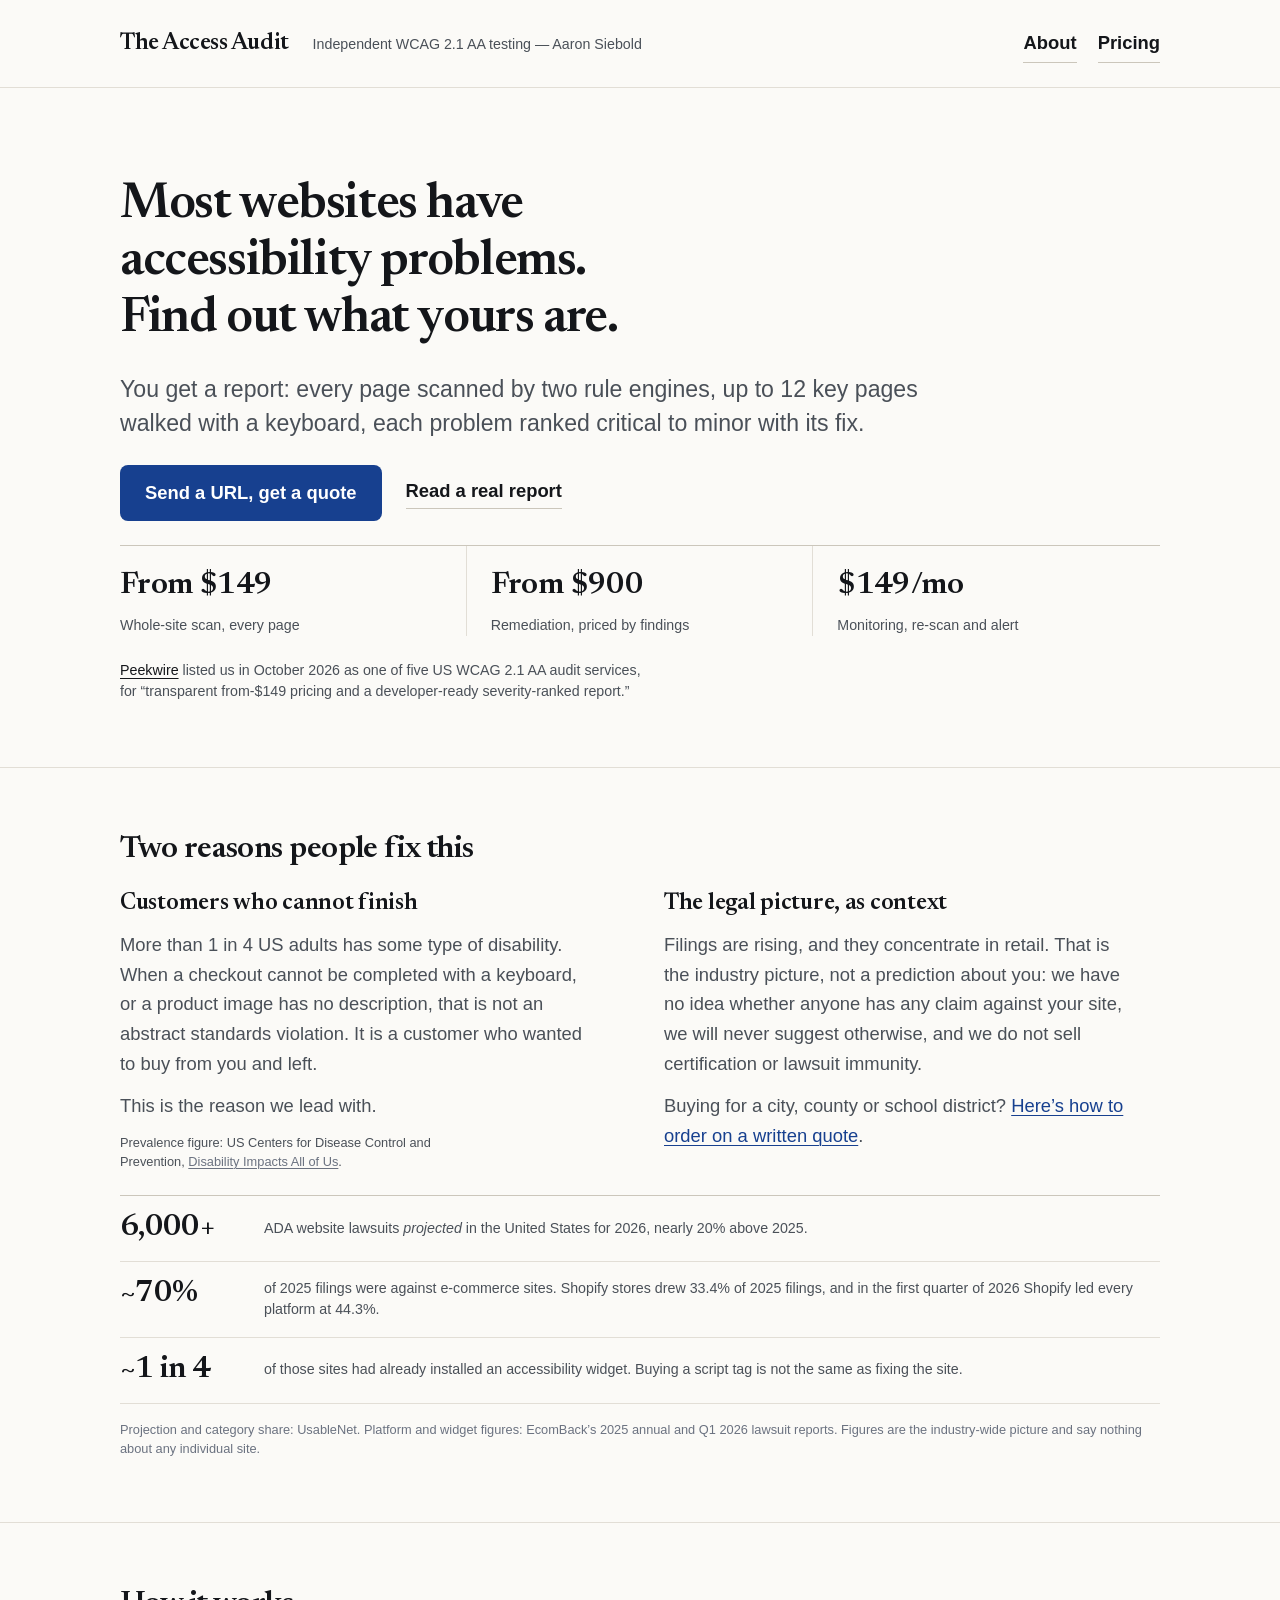
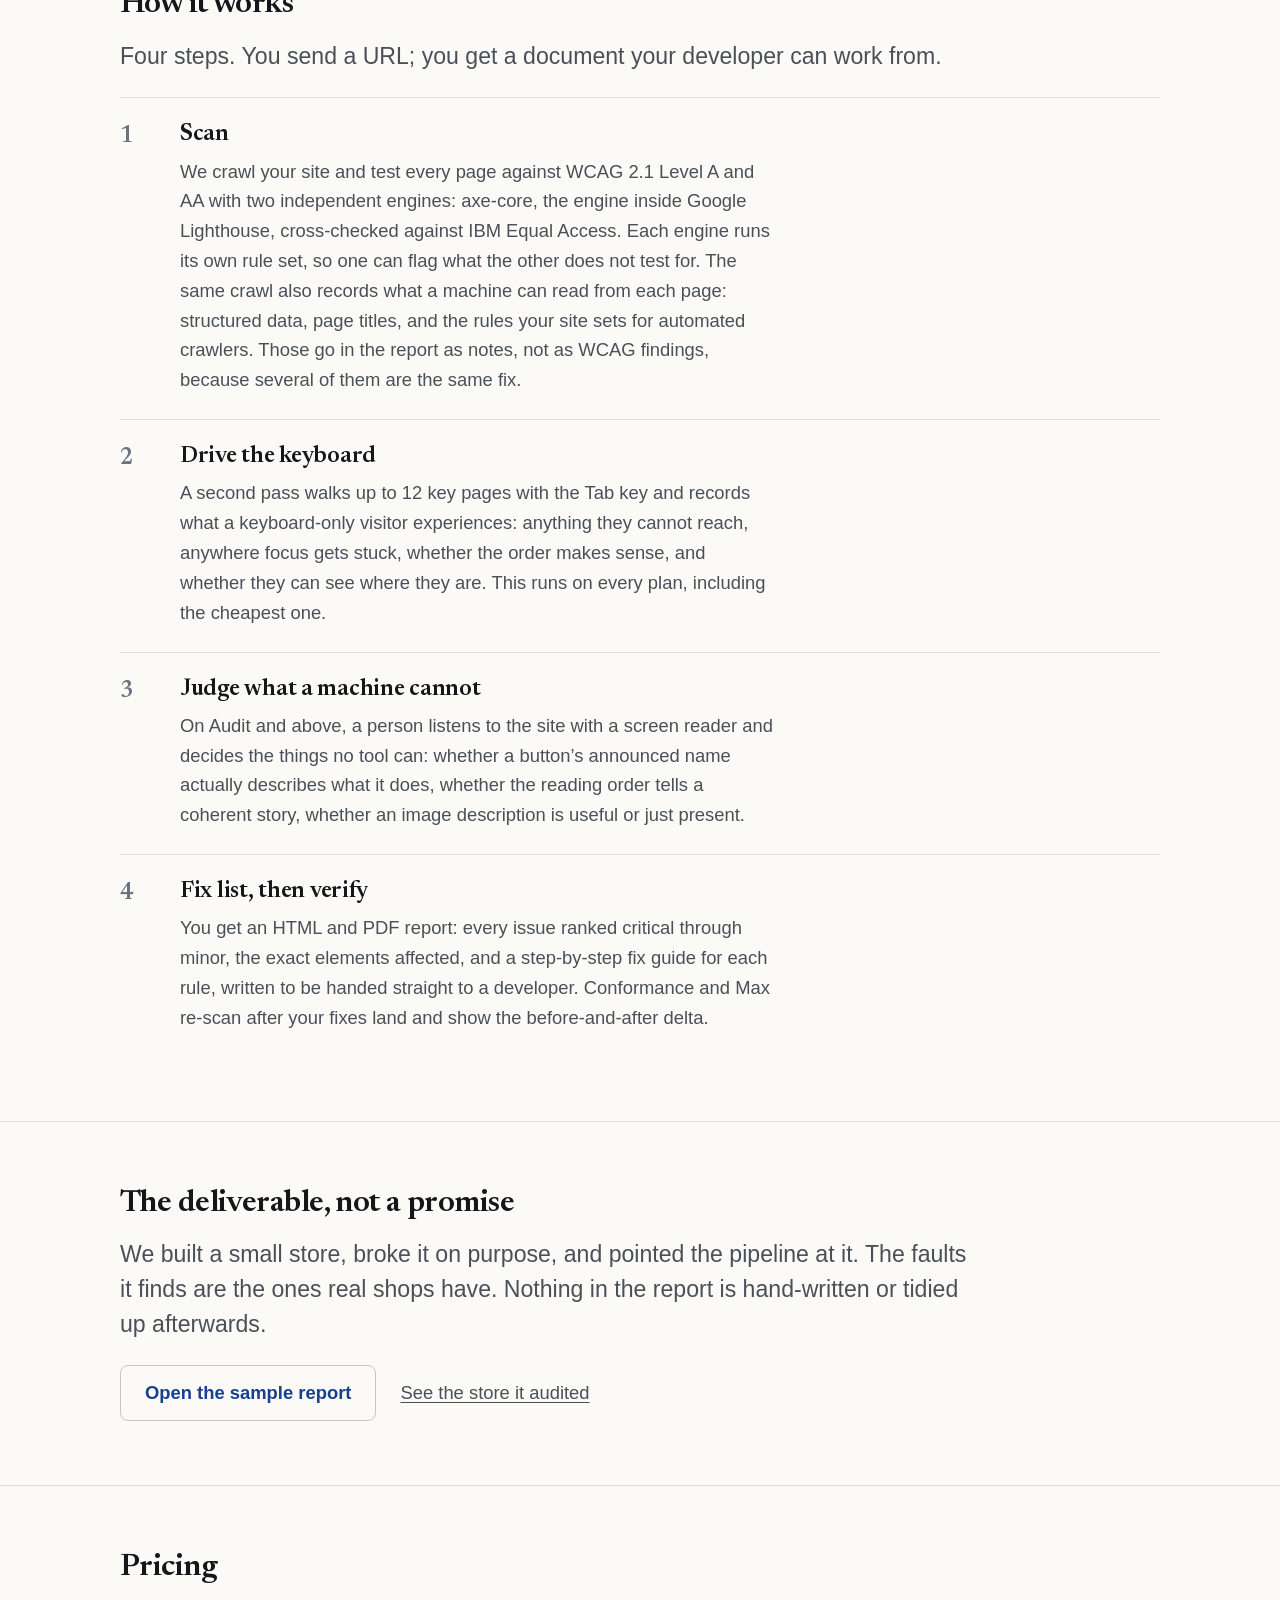
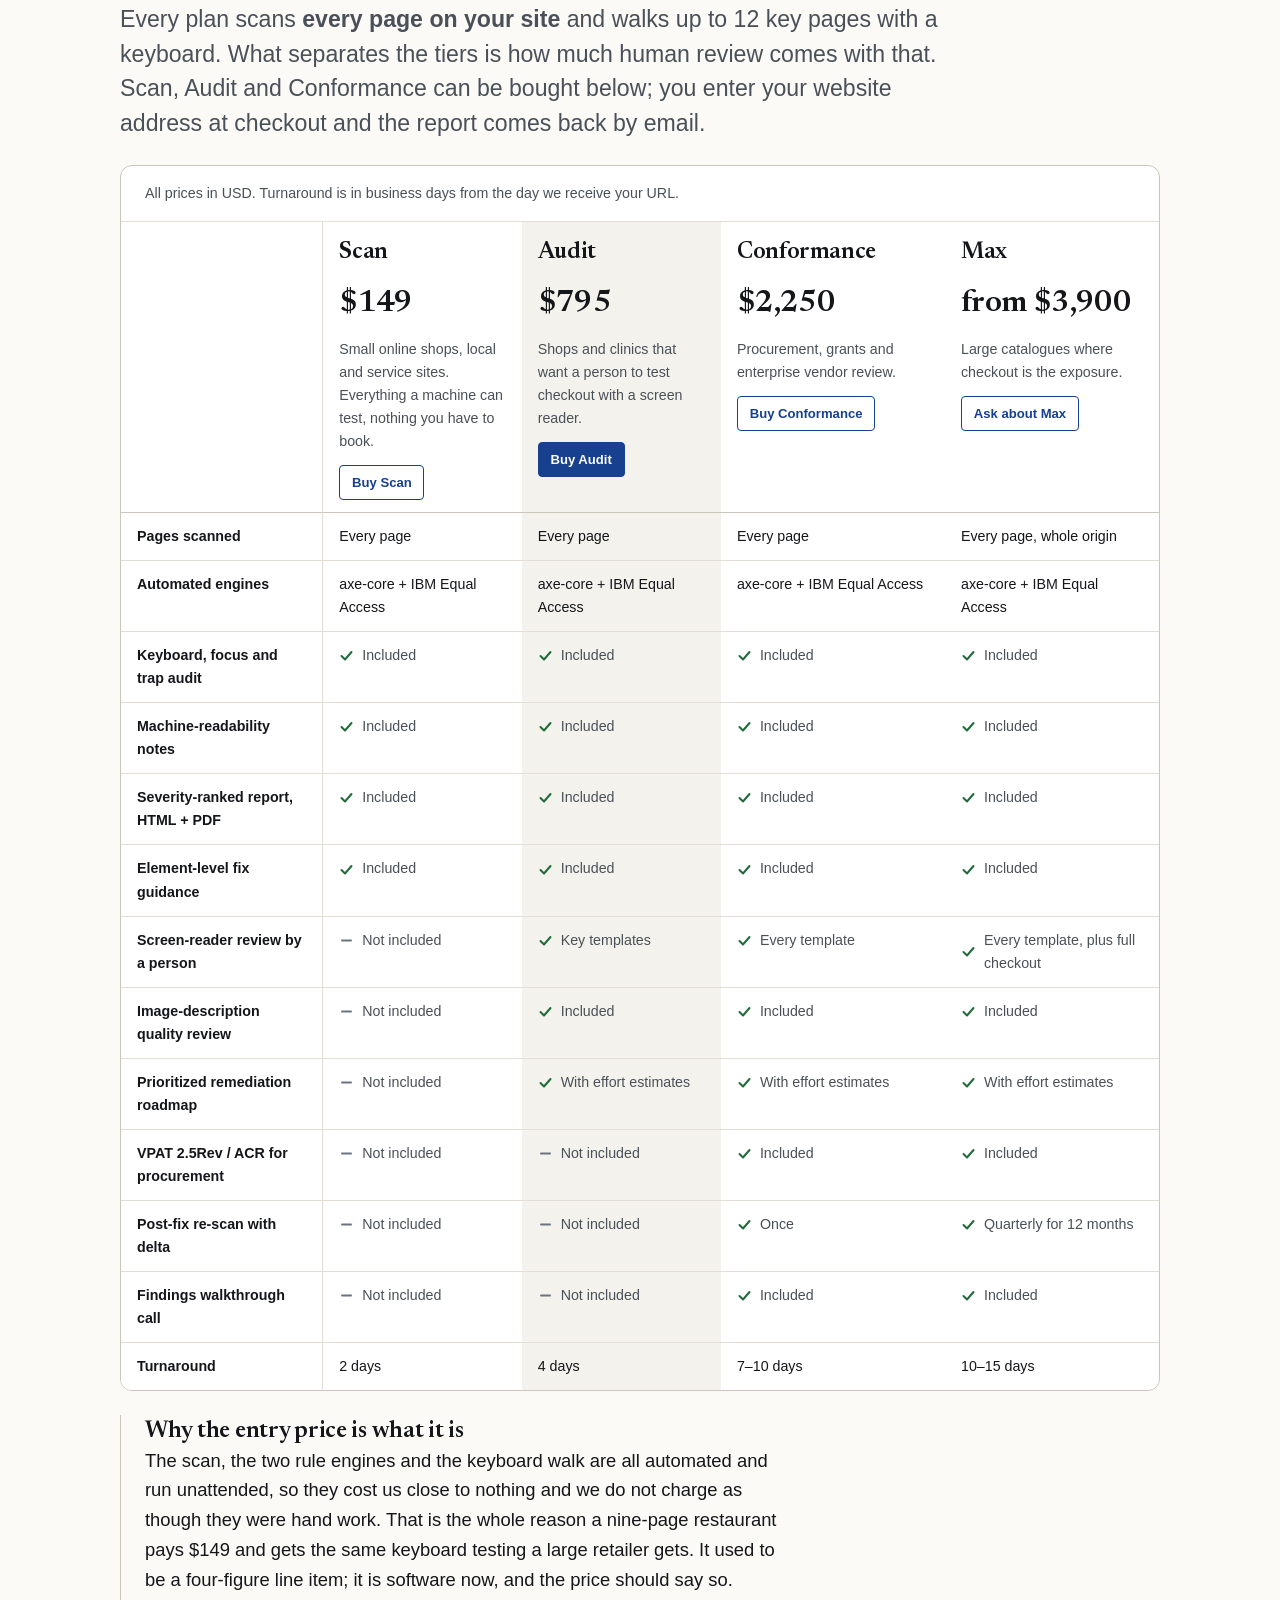
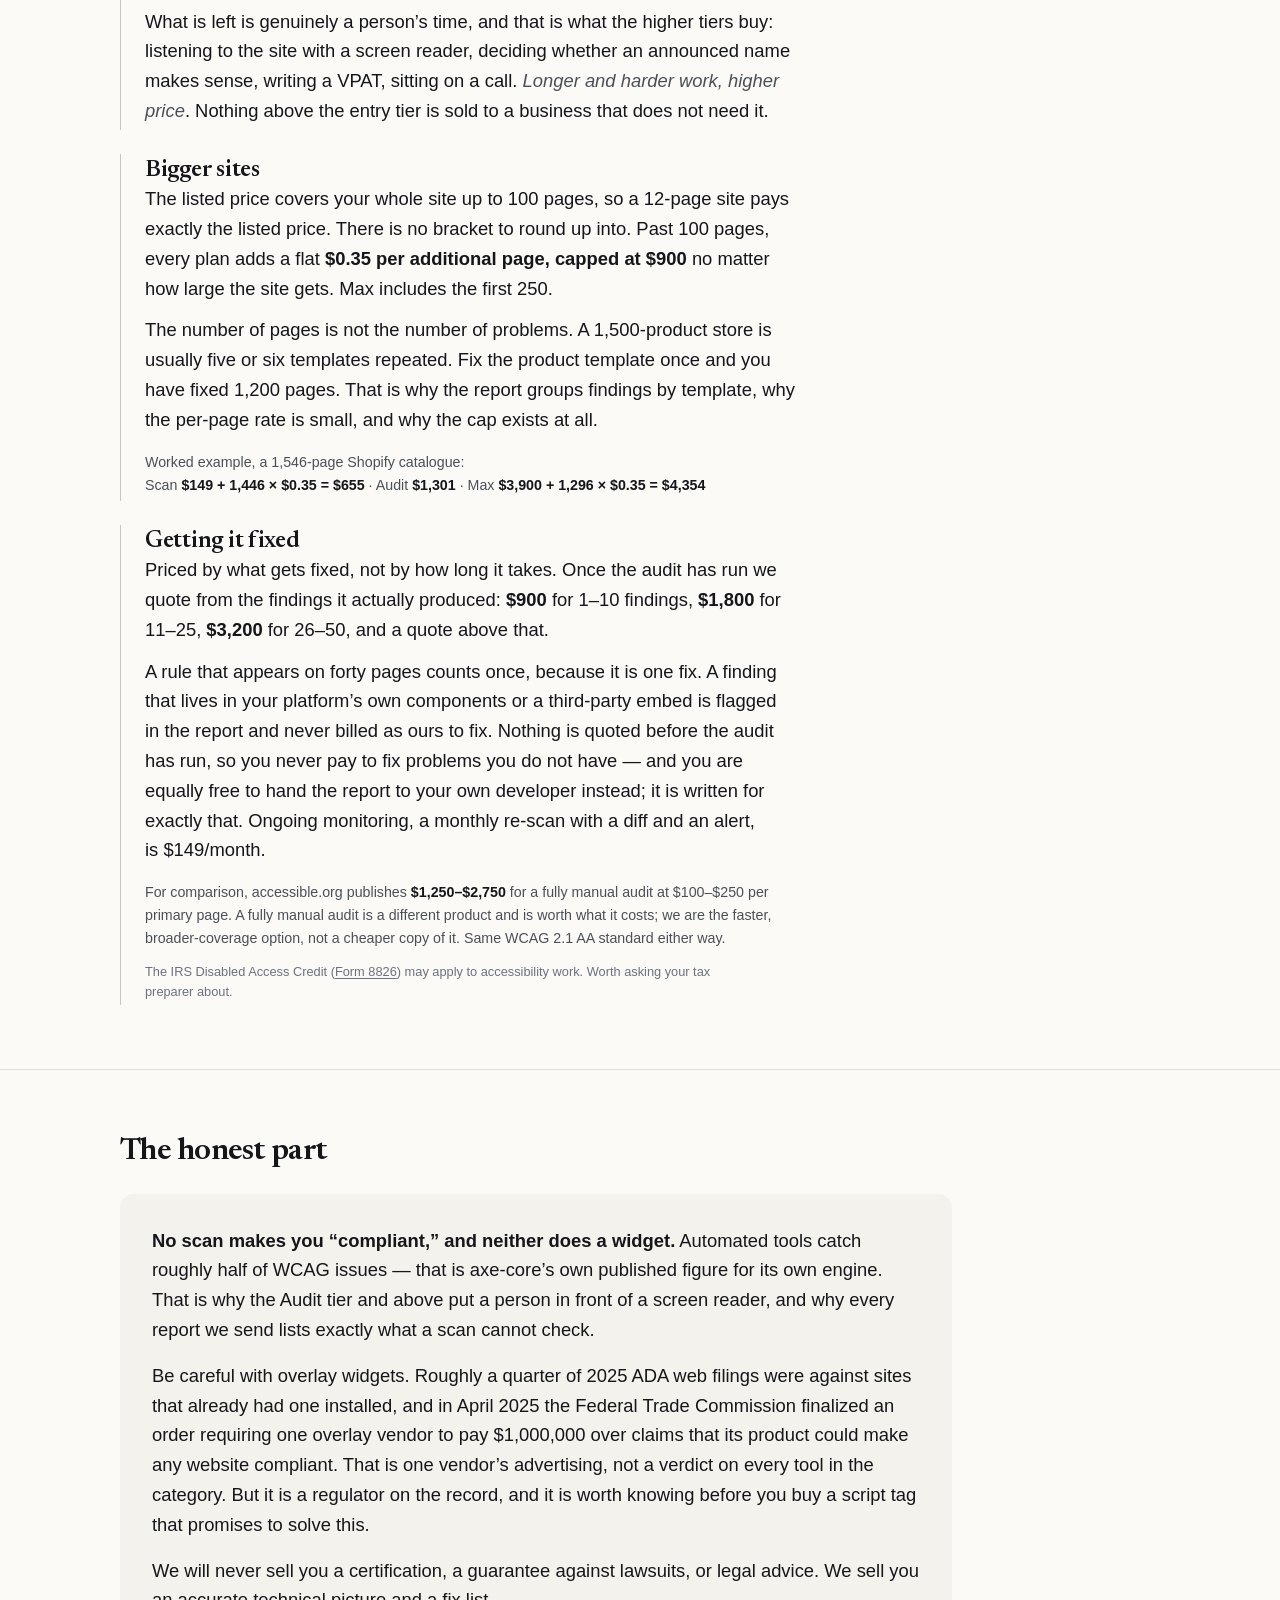
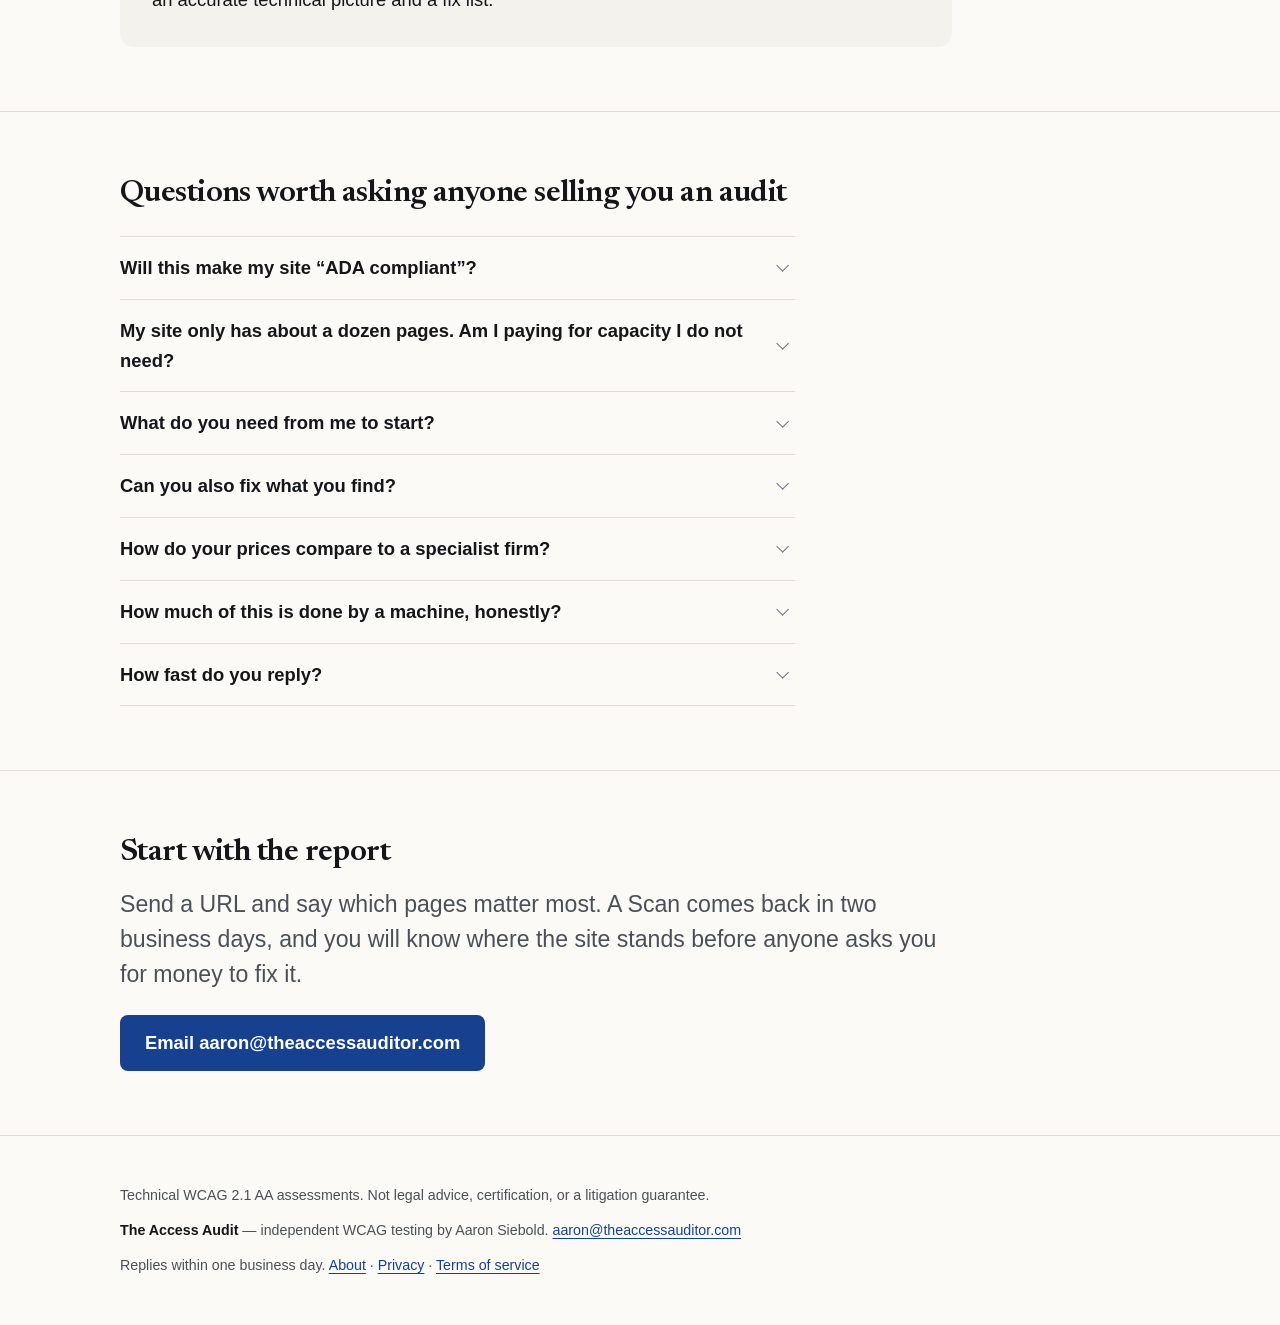
==== commit 8fd1ef2e: "About: how a city, county or school district buys on a quote or PO; favicon; cache headers (mirrors " ====
--- a/index.html
+++ b/index.html
@@ -2,6 +2,7 @@
 <html lang="en">
 <head>
 <meta charset="utf-8">
+<link rel="icon" href="/favicon.svg" type="image/svg+xml">
 <meta name="viewport" content="width=device-width, initial-scale=1">
 <meta http-equiv="Content-Security-Policy" content="default-src 'none'; script-src https://static.cloudflareinsights.com; connect-src https://cloudflareinsights.com; style-src 'unsafe-inline'; img-src 'self' data:; font-src 'self'; base-uri 'none'; form-action 'none'">
 <title>The Access Audit — WCAG 2.1 AA website accessibility audits</title>
@@ -658,6 +659,8 @@
         <p>Filings are rising, and they concentrate in retail. That is the industry picture, not
         a prediction about you: we have no idea whether anyone has any claim against your site, we
         will never suggest otherwise, and we do not sell certification or lawsuit immunity.</p>
+        <p>Buying for a city, county or school district? <a href="about.html#public">Here&rsquo;s how to
+        order on a written quote</a>.</p>
       </section>
     </div>
 
